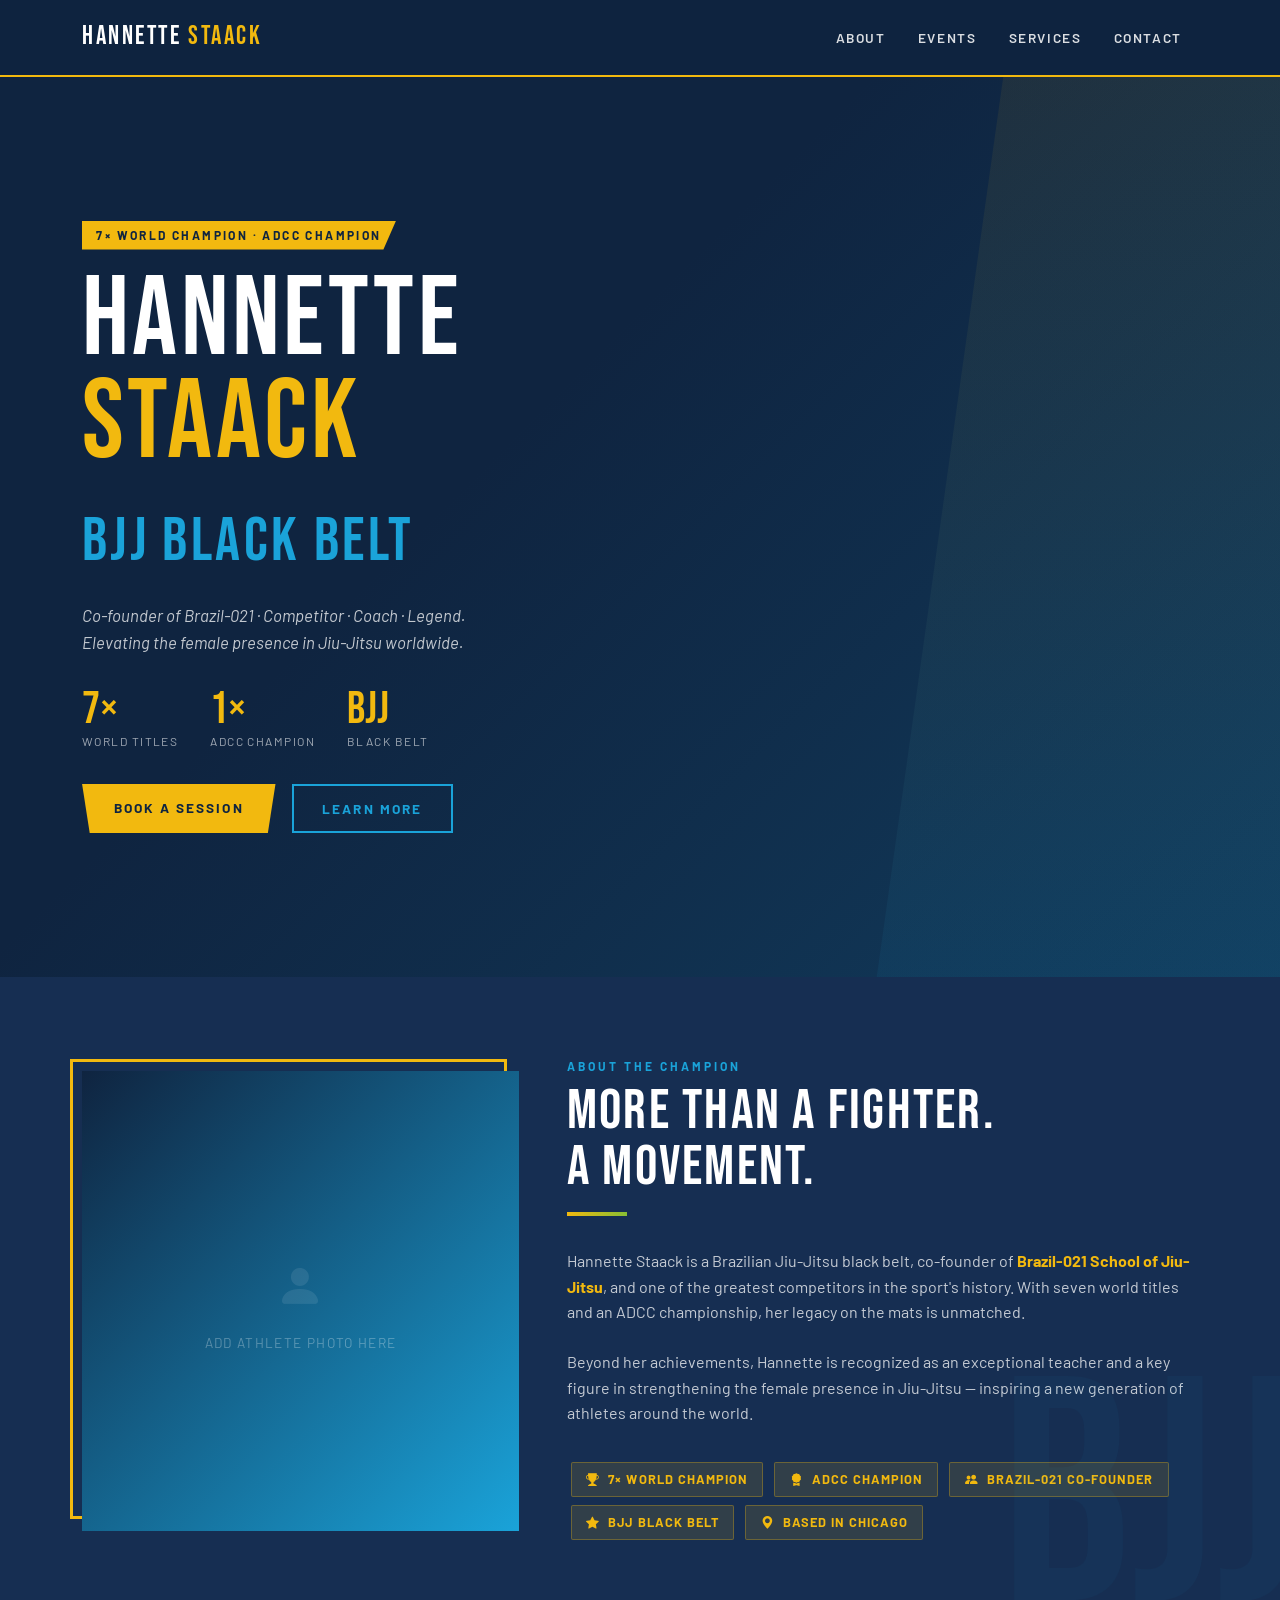
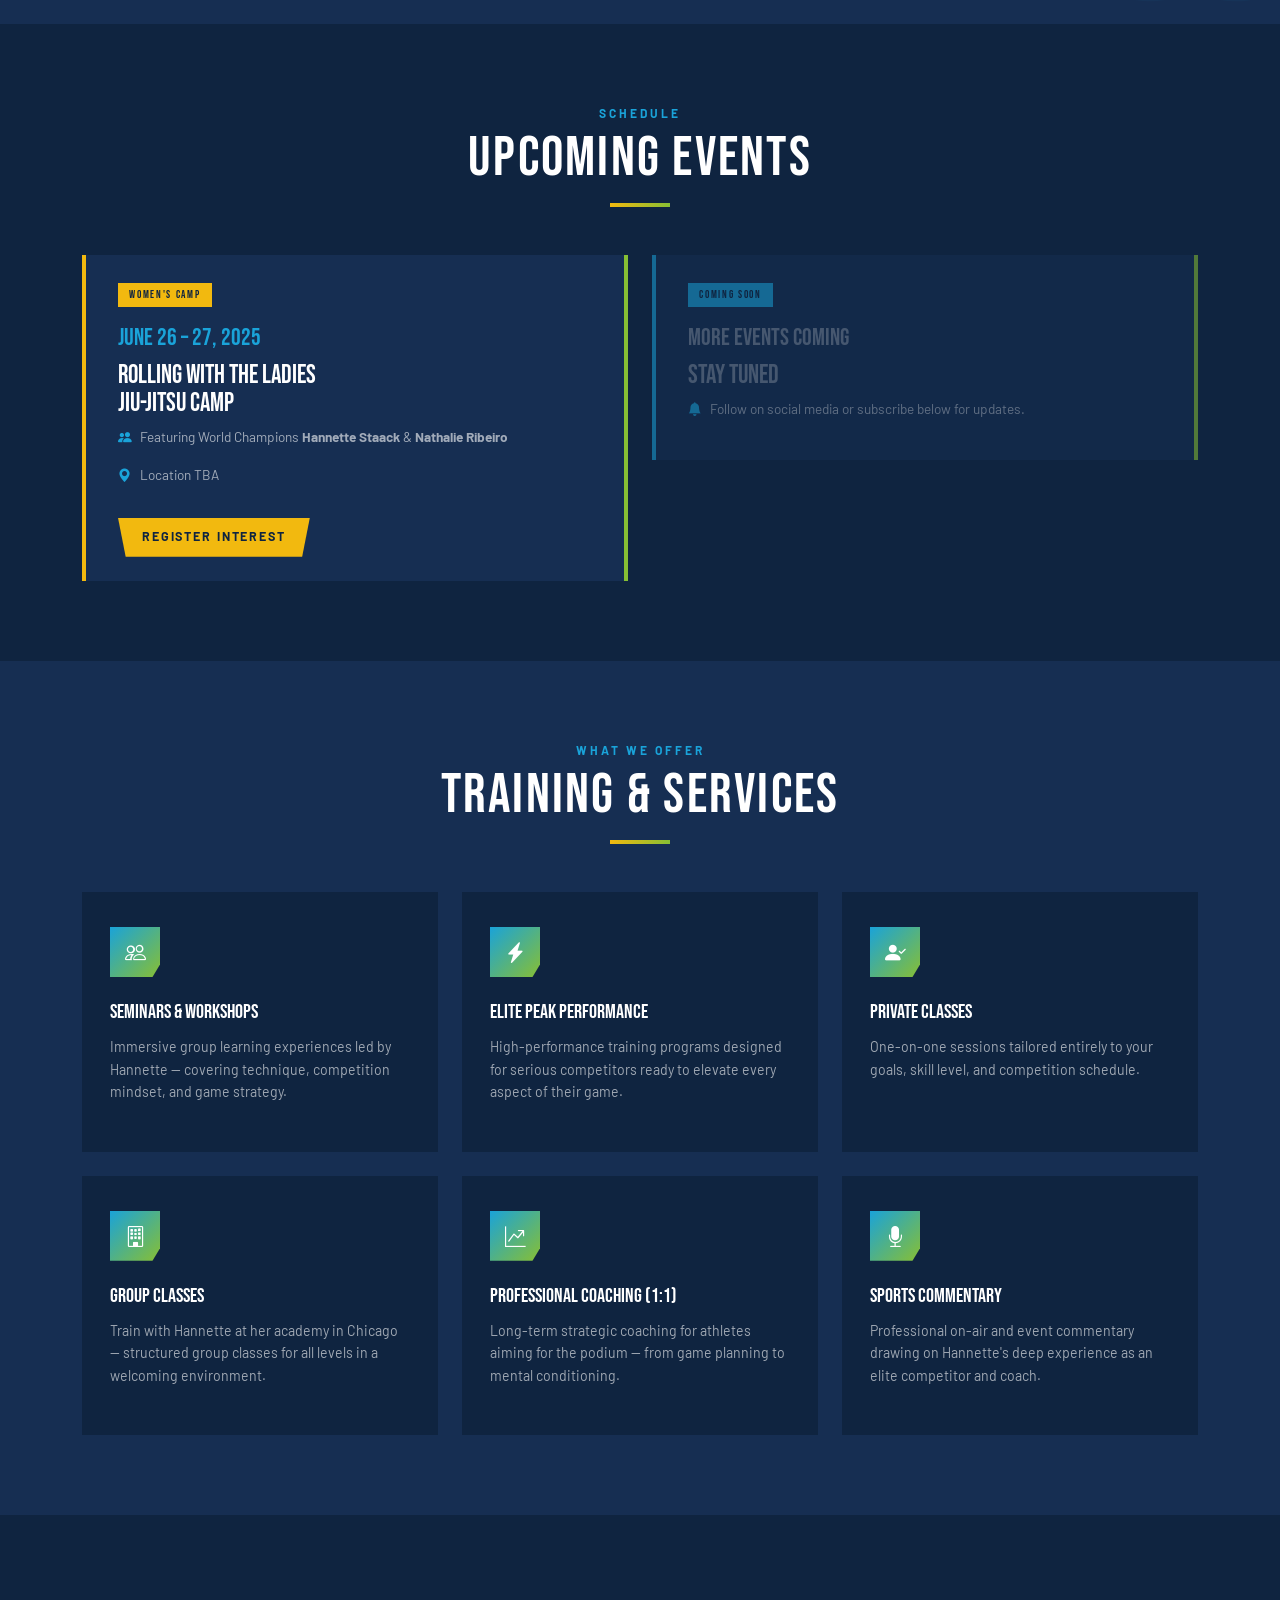
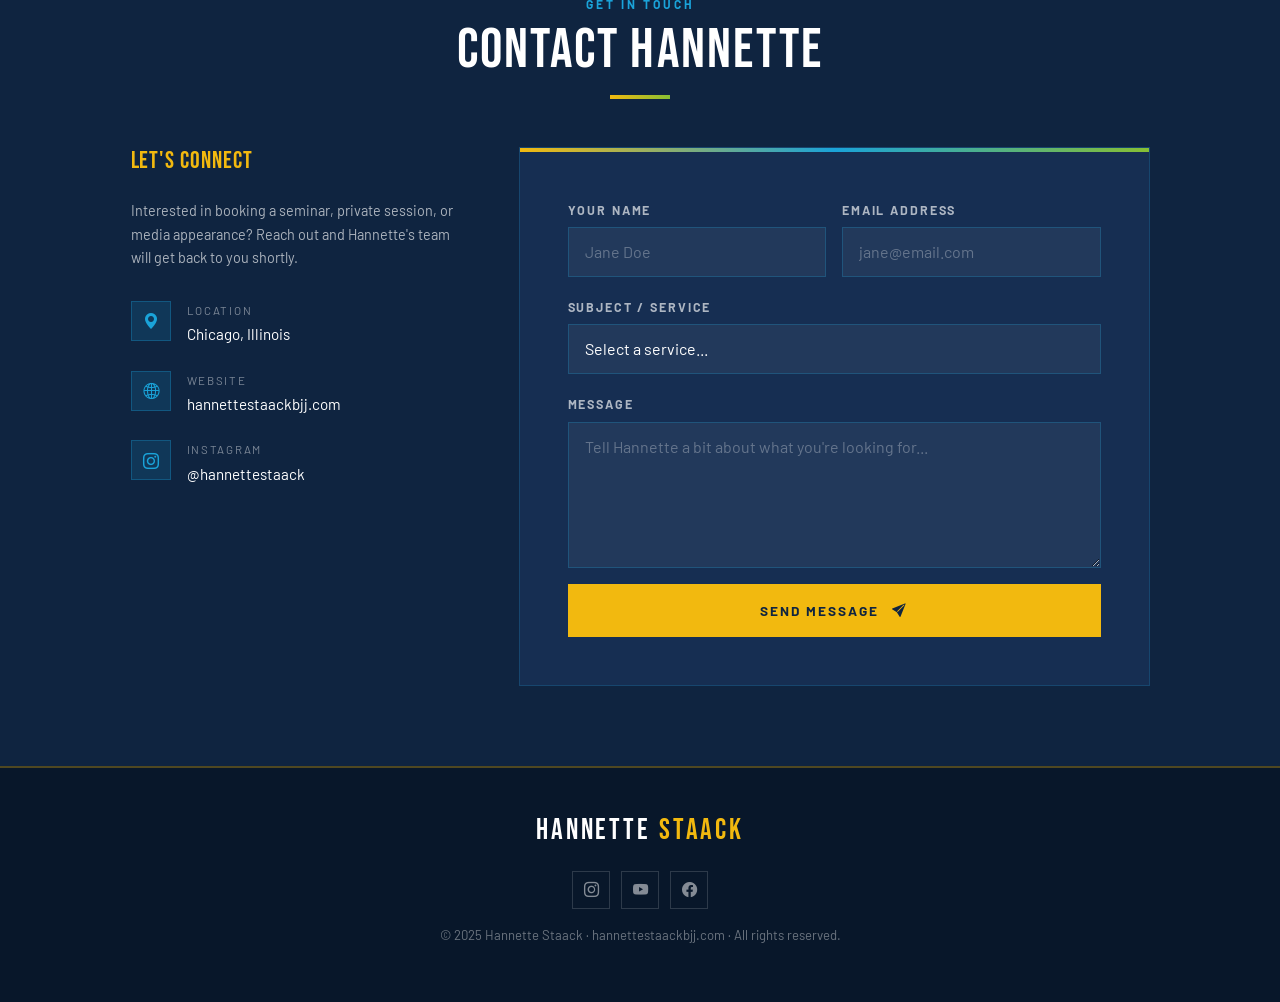
==== index.html @ 184ba3b5 "primeiro commit - estrutura base" ====
<!DOCTYPE html>
<html lang="en">
<head>
  <meta charset="UTF-8" />
  <meta name="viewport" content="width=device-width, initial-scale=1.0"/>
  <title>Hannette Staack BJJ</title>

  <!-- Bootstrap 5 -->
  <link href="https://cdn.jsdelivr.net/npm/bootstrap@5.3.3/dist/css/bootstrap.min.css" rel="stylesheet"/>
  <!-- Google Fonts -->
  <link href="https://fonts.googleapis.com/css2?family=Bebas+Neue&family=Barlow:ital,wght@0,400;0,600;0,700;1,400&display=swap" rel="stylesheet"/>
  <!-- Bootstrap Icons -->
  <link href="https://cdn.jsdelivr.net/npm/bootstrap-icons@1.11.3/font/bootstrap-icons.min.css" rel="stylesheet"/>

  <style>
    /* ─── CSS VARIABLES ─────────────────────────────── */
    :root {
      --navy:   #0f2440;
      --blue:   #1aa3d9;
      --gold:   #f2b90f;
      --green:  #87bf34;
      --white:  #ffffff;
      --navy-light: #162e52;
      --font-display: 'Bebas Neue', sans-serif;
      --font-body:    'Barlow', sans-serif;
    }

    /* ─── RESET & BASE ──────────────────────────────── */
    *, *::before, *::after { box-sizing: border-box; margin: 0; padding: 0; }

    html { scroll-behavior: smooth; }

    body {
      background: var(--navy);
      color: var(--white);
      font-family: var(--font-body);
      font-size: 1rem;
      line-height: 1.6;
      overflow-x: hidden;
    }

    h1, h2, h3, h4, h5 {
      font-family: var(--font-display);
      letter-spacing: 0.04em;
    }

    /* ─── NAVBAR ────────────────────────────────────── */
    .navbar {
      background: rgba(15, 36, 64, 0.95);
      backdrop-filter: blur(10px);
      border-bottom: 2px solid var(--gold);
      padding: 0.75rem 0;
      position: sticky;
      top: 0;
      z-index: 1000;
      transition: background 0.3s;
    }

    .navbar-brand {
      font-family: var(--font-display);
      font-size: 1.6rem;
      letter-spacing: 0.1em;
      color: var(--white) !important;
    }

    .navbar-brand span { color: var(--gold); }

    .nav-link {
      color: rgba(255,255,255,0.85) !important;
      font-weight: 600;
      font-size: 0.85rem;
      letter-spacing: 0.12em;
      text-transform: uppercase;
      padding: 0.5rem 1rem !important;
      transition: color 0.2s;
    }

    .nav-link:hover { color: var(--gold) !important; }

    .navbar-toggler { border-color: var(--gold); }
    .navbar-toggler-icon {
      background-image: url("data:image/svg+xml,%3csvg xmlns='http://www.w3.org/2000/svg' viewBox='0 0 30 30'%3e%3cpath stroke='%23f2b90f' stroke-width='2' d='M4 7h22M4 15h22M4 23h22'/%3e%3c/svg%3e");
    }

    /* ─── HERO ──────────────────────────────────────── */
    #hero {
      min-height: 100vh;
      background:
        linear-gradient(135deg, rgba(15,36,64,0.92) 40%, rgba(26,163,217,0.18) 100%),
        url('img/hero-bg.jpg') center/cover no-repeat;
      display: flex;
      align-items: center;
      position: relative;
      overflow: hidden;
    }

    /* Decorative diagonal stripe */
    #hero::before {
      content: '';
      position: absolute;
      right: -80px;
      top: 0;
      width: 420px;
      height: 100%;
      background: linear-gradient(180deg, var(--gold) 0%, var(--blue) 100%);
      opacity: 0.07;
      transform: skewX(-8deg);
    }

    .hero-tag {
      display: inline-block;
      background: var(--gold);
      color: var(--navy);
      font-weight: 700;
      font-size: 0.75rem;
      letter-spacing: 0.2em;
      text-transform: uppercase;
      padding: 0.3rem 0.9rem;
      margin-bottom: 1.2rem;
      clip-path: polygon(0 0, 100% 0, 96% 100%, 0 100%);
    }

    .hero-title {
      font-family: var(--font-display);
      font-size: clamp(3.5rem, 9vw, 7rem);
      line-height: 0.92;
      letter-spacing: 0.03em;
      color: var(--white);
    }

    .hero-title .accent { color: var(--gold); }
    .hero-title .accent-blue { color: var(--blue); }

    .hero-subtitle {
      font-size: 1.05rem;
      color: rgba(255,255,255,0.75);
      max-width: 480px;
      margin: 1.5rem 0 2rem;
      font-style: italic;
    }

    .hero-stats {
      display: flex;
      gap: 2rem;
      flex-wrap: wrap;
      margin: 2rem 0;
    }

    .hero-stat-num {
      font-family: var(--font-display);
      font-size: 2.8rem;
      color: var(--gold);
      line-height: 1;
    }

    .hero-stat-label {
      font-size: 0.75rem;
      letter-spacing: 0.12em;
      text-transform: uppercase;
      color: rgba(255,255,255,0.6);
    }

    .btn-primary-custom {
      background: var(--gold);
      color: var(--navy);
      border: none;
      font-weight: 700;
      font-size: 0.85rem;
      letter-spacing: 0.15em;
      text-transform: uppercase;
      padding: 0.85rem 2rem;
      clip-path: polygon(0 0, 100% 0, 96% 100%, 4% 100%);
      transition: background 0.2s, transform 0.2s;
      text-decoration: none;
      display: inline-block;
    }

    .btn-primary-custom:hover {
      background: var(--blue);
      color: var(--white);
      transform: translateY(-2px);
    }

    .btn-outline-custom {
      border: 2px solid var(--blue);
      color: var(--blue);
      background: transparent;
      font-weight: 700;
      font-size: 0.85rem;
      letter-spacing: 0.15em;
      text-transform: uppercase;
      padding: 0.75rem 1.8rem;
      transition: all 0.2s;
      text-decoration: none;
      display: inline-block;
    }

    .btn-outline-custom:hover {
      background: var(--blue);
      color: var(--white);
    }

    /* ─── SECTION SHARED ────────────────────────────── */
    section { padding: 5rem 0; }

    .section-label {
      font-size: 0.75rem;
      font-weight: 700;
      letter-spacing: 0.25em;
      text-transform: uppercase;
      color: var(--blue);
      margin-bottom: 0.5rem;
    }

    .section-title {
      font-family: var(--font-display);
      font-size: clamp(2.2rem, 5vw, 3.5rem);
      line-height: 1;
      color: var(--white);
      margin-bottom: 1rem;
    }

    .title-bar {
      width: 60px;
      height: 4px;
      background: linear-gradient(90deg, var(--gold), var(--green));
      margin-bottom: 2rem;
    }

    /* ─── ABOUT ─────────────────────────────────────── */
    #about {
      background: var(--navy-light);
      position: relative;
      overflow: hidden;
    }

    #about::after {
      content: 'BJJ';
      position: absolute;
      right: -20px;
      bottom: -40px;
      font-family: var(--font-display);
      font-size: 20rem;
      color: rgba(26,163,217,0.04);
      line-height: 1;
      pointer-events: none;
      user-select: none;
    }

    .about-img-wrapper {
      position: relative;
    }

    .about-img-wrapper::before {
      content: '';
      position: absolute;
      top: -12px;
      left: -12px;
      right: 12px;
      bottom: 12px;
      border: 3px solid var(--gold);
      z-index: 0;
    }

    .about-img-wrapper img {
      position: relative;
      z-index: 1;
      width: 100%;
      object-fit: cover;
      max-height: 500px;
      display: block;
    }

    .about-img-placeholder {
      position: relative;
      z-index: 1;
      width: 100%;
      height: 460px;
      background: linear-gradient(135deg, var(--navy) 0%, var(--blue) 100%);
      display: flex;
      align-items: center;
      justify-content: center;
      flex-direction: column;
      color: rgba(255,255,255,0.3);
      font-size: 0.85rem;
      letter-spacing: 0.1em;
      text-transform: uppercase;
      gap: 0.5rem;
    }

    .about-img-placeholder i { font-size: 3rem; opacity: 0.3; }

    .achievement-chip {
      display: inline-flex;
      align-items: center;
      gap: 0.5rem;
      background: rgba(242,185,15,0.12);
      border: 1px solid rgba(242,185,15,0.3);
      color: var(--gold);
      border-radius: 2px;
      padding: 0.4rem 0.9rem;
      font-size: 0.8rem;
      font-weight: 700;
      letter-spacing: 0.08em;
      text-transform: uppercase;
      margin: 0.25rem;
    }

    /* ─── EVENTS ────────────────────────────────────── */
    #events { background: var(--navy); }

    .event-card {
      background: var(--navy-light);
      border-left: 4px solid var(--gold);
      padding: 1.5rem 2rem;
      position: relative;
      overflow: hidden;
      transition: transform 0.2s, box-shadow 0.2s;
    }

    .event-card:hover {
      transform: translateY(-4px);
      box-shadow: 0 12px 40px rgba(26,163,217,0.15);
    }

    .event-card::before {
      content: '';
      position: absolute;
      top: 0; right: 0;
      width: 4px;
      height: 100%;
      background: var(--green);
    }

    .event-badge {
      background: var(--gold);
      color: var(--navy);
      font-family: var(--font-display);
      font-size: 0.7rem;
      letter-spacing: 0.15em;
      padding: 0.2rem 0.7rem;
      text-transform: uppercase;
      margin-bottom: 0.75rem;
      display: inline-block;
    }

    .event-date {
      font-family: var(--font-display);
      font-size: 1.5rem;
      color: var(--blue);
      margin-bottom: 0.25rem;
    }

    .event-name {
      font-family: var(--font-display);
      font-size: 1.6rem;
      line-height: 1.1;
      color: var(--white);
      margin-bottom: 0.5rem;
    }

    .event-detail {
      font-size: 0.85rem;
      color: rgba(255,255,255,0.6);
    }

    .event-detail i { color: var(--blue); margin-right: 0.3rem; }

    /* ─── SERVICES ──────────────────────────────────── */
    #services { background: var(--navy-light); }

    .service-card {
      background: var(--navy);
      border-top: 3px solid transparent;
      padding: 2rem 1.75rem;
      height: 100%;
      transition: border-color 0.2s, transform 0.2s, box-shadow 0.2s;
      position: relative;
    }

    .service-card:hover {
      border-top-color: var(--gold);
      transform: translateY(-5px);
      box-shadow: 0 16px 48px rgba(0,0,0,0.3);
    }

    .service-icon {
      width: 50px;
      height: 50px;
      background: linear-gradient(135deg, var(--blue), var(--green));
      display: flex;
      align-items: center;
      justify-content: center;
      font-size: 1.3rem;
      color: var(--white);
      margin-bottom: 1.2rem;
      clip-path: polygon(0 0, 100% 0, 100% 75%, 85% 100%, 0 100%);
    }

    .service-title {
      font-family: var(--font-display);
      font-size: 1.25rem;
      color: var(--white);
      margin-bottom: 0.5rem;
    }

    .service-desc {
      font-size: 0.88rem;
      color: rgba(255,255,255,0.6);
      line-height: 1.6;
    }

    /* ─── CONTACT ───────────────────────────────────── */
    #contact { background: var(--navy); }

    .contact-wrapper {
      background: var(--navy-light);
      border: 1px solid rgba(26,163,217,0.2);
      padding: 3rem;
      position: relative;
      overflow: hidden;
    }

    .contact-wrapper::before {
      content: '';
      position: absolute;
      top: 0; left: 0;
      width: 100%;
      height: 4px;
      background: linear-gradient(90deg, var(--gold), var(--blue), var(--green));
    }

    .form-label {
      font-size: 0.78rem;
      font-weight: 700;
      letter-spacing: 0.15em;
      text-transform: uppercase;
      color: rgba(255,255,255,0.65);
      margin-bottom: 0.4rem;
    }

    .form-control, .form-select {
      background: rgba(255,255,255,0.05) !important;
      border: 1px solid rgba(26,163,217,0.25) !important;
      color: var(--white) !important;
      border-radius: 0 !important;
      padding: 0.75rem 1rem;
      font-family: var(--font-body);
      transition: border-color 0.2s, box-shadow 0.2s;
    }

    .form-control::placeholder { color: rgba(255,255,255,0.3); }

    .form-control:focus, .form-select:focus {
      border-color: var(--gold) !important;
      box-shadow: 0 0 0 3px rgba(242,185,15,0.15) !important;
      outline: none;
    }

    .form-select option { background: var(--navy); color: var(--white); }

    .contact-info-item {
      display: flex;
      align-items: flex-start;
      gap: 1rem;
      margin-bottom: 1.5rem;
    }

    .contact-icon {
      width: 40px;
      height: 40px;
      background: rgba(26,163,217,0.15);
      border: 1px solid rgba(26,163,217,0.3);
      display: flex;
      align-items: center;
      justify-content: center;
      color: var(--blue);
      font-size: 1rem;
      flex-shrink: 0;
    }

    .contact-info-label {
      font-size: 0.72rem;
      letter-spacing: 0.15em;
      text-transform: uppercase;
      color: rgba(255,255,255,0.45);
      margin-bottom: 0.2rem;
    }

    .contact-info-value {
      font-size: 0.95rem;
      color: var(--white);
    }

    /* ─── FOOTER ────────────────────────────────────── */
    footer {
      background: #08172a;
      border-top: 2px solid rgba(242,185,15,0.3);
      padding: 2.5rem 0;
      text-align: center;
    }

    .footer-brand {
      font-family: var(--font-display);
      font-size: 1.8rem;
      letter-spacing: 0.1em;
      color: var(--white);
      margin-bottom: 0.5rem;
    }

    .footer-brand span { color: var(--gold); }

    .footer-text {
      font-size: 0.82rem;
      color: rgba(255,255,255,0.4);
    }

    .social-links { margin: 1rem 0; }

    .social-link {
      display: inline-flex;
      align-items: center;
      justify-content: center;
      width: 38px;
      height: 38px;
      border: 1px solid rgba(255,255,255,0.15);
      color: rgba(255,255,255,0.5);
      font-size: 0.95rem;
      margin: 0 0.25rem;
      transition: all 0.2s;
      text-decoration: none;
    }

    .social-link:hover {
      background: var(--gold);
      border-color: var(--gold);
      color: var(--navy);
    }

    /* ─── ANIMATIONS ────────────────────────────────── */
    @keyframes fadeUp {
      from { opacity: 0; transform: translateY(30px); }
      to   { opacity: 1; transform: translateY(0); }
    }

    .hero-content > * {
      animation: fadeUp 0.7s ease both;
    }
    .hero-content > *:nth-child(1) { animation-delay: 0.1s; }
    .hero-content > *:nth-child(2) { animation-delay: 0.25s; }
    .hero-content > *:nth-child(3) { animation-delay: 0.4s; }
    .hero-content > *:nth-child(4) { animation-delay: 0.55s; }
    .hero-content > *:nth-child(5) { animation-delay: 0.7s; }

    /* ─── RESPONSIVE HELPERS ────────────────────────── */
    @media (max-width: 768px) {
      .contact-wrapper { padding: 2rem 1.5rem; }
      .hero-stats { gap: 1.2rem; }
      .hero-stat-num { font-size: 2rem; }
    }
  </style>
</head>

<body>

  <!-- ══════════════════ NAVBAR ══════════════════════ -->
  <nav class="navbar navbar-expand-lg">
    <div class="container">
      <a class="navbar-brand" href="#hero">HANNETTE <span>STAACK</span></a>
      <button class="navbar-toggler" type="button"
              data-bs-toggle="collapse" data-bs-target="#navMenu"
              aria-controls="navMenu" aria-expanded="false" aria-label="Toggle navigation">
        <span class="navbar-toggler-icon"></span>
      </button>
      <div class="collapse navbar-collapse" id="navMenu">
        <ul class="navbar-nav ms-auto">
          <li class="nav-item"><a class="nav-link" href="#about">About</a></li>
          <li class="nav-item"><a class="nav-link" href="#events">Events</a></li>
          <li class="nav-item"><a class="nav-link" href="#services">Services</a></li>
          <li class="nav-item"><a class="nav-link" href="#contact">Contact</a></li>
        </ul>
      </div>
    </div>
  </nav>

  <!-- ══════════════════ HERO ════════════════════════ -->
  <section id="hero">
    <div class="container">
      <div class="row align-items-center">
        <div class="col-lg-7 hero-content">
          <div class="hero-tag">7× World Champion · ADCC Champion</div>
          <h1 class="hero-title">
            HANNETTE<br>
            <span class="accent">STAACK</span><br>
            <span class="accent-blue" style="font-size: 55%;">BJJ Black Belt</span>
          </h1>
          <p class="hero-subtitle">
            Co-founder of Brazil-021 · Competitor · Coach · Legend.<br>
            Elevating the female presence in Jiu-Jitsu worldwide.
          </p>
          <div class="hero-stats">
            <div>
              <div class="hero-stat-num">7×</div>
              <div class="hero-stat-label">World Titles</div>
            </div>
            <div>
              <div class="hero-stat-num">1×</div>
              <div class="hero-stat-label">ADCC Champion</div>
            </div>
            <div>
              <div class="hero-stat-num">BJJ</div>
              <div class="hero-stat-label">Black Belt</div>
            </div>
          </div>
          <div class="d-flex flex-wrap gap-3">
            <a href="#services" class="btn-primary-custom">Book a Session</a>
            <a href="#about" class="btn-outline-custom">Learn More</a>
          </div>
        </div>
        <!-- Optional: place hero photo on right col -->
        <div class="col-lg-5 d-none d-lg-flex justify-content-end">
          <!-- Replace src with actual athlete photo -->
          <!-- <img src="img/hannette-hero.png" alt="Hannette Staack" class="img-fluid"> -->
        </div>
      </div>
    </div>
  </section>

  <!-- ══════════════════ ABOUT ═══════════════════════ -->
  <section id="about">
    <div class="container">
      <div class="row align-items-center g-5">

        <!-- Image -->
        <div class="col-lg-5">
          <div class="about-img-wrapper">
            <!-- Replace with real photo: <img src="img/hannette-about.jpg" alt="Hannette Staack"> -->
            <div class="about-img-placeholder">
              <i class="bi bi-person-fill"></i>
              <span>Add athlete photo here</span>
            </div>
          </div>
        </div>

        <!-- Text -->
        <div class="col-lg-7">
          <p class="section-label">About the Champion</p>
          <h2 class="section-title">More Than a Fighter.<br>A Movement.</h2>
          <div class="title-bar"></div>
          <p style="color:rgba(255,255,255,0.75); margin-bottom:1.5rem;">
            Hannette Staack is a Brazilian Jiu-Jitsu black belt, co-founder of
            <strong style="color:var(--gold)">Brazil-021 School of Jiu-Jitsu</strong>,
            and one of the greatest competitors in the sport's history. With seven world
            titles and an ADCC championship, her legacy on the mats is unmatched.
          </p>
          <p style="color:rgba(255,255,255,0.75); margin-bottom:2rem;">
            Beyond her achievements, Hannette is recognized as an exceptional teacher
            and a key figure in strengthening the female presence in Jiu-Jitsu — inspiring
            a new generation of athletes around the world.
          </p>
          <div>
            <span class="achievement-chip"><i class="bi bi-trophy-fill"></i> 7× World Champion</span>
            <span class="achievement-chip"><i class="bi bi-award-fill"></i> ADCC Champion</span>
            <span class="achievement-chip"><i class="bi bi-people-fill"></i> Brazil-021 Co-Founder</span>
            <span class="achievement-chip"><i class="bi bi-star-fill"></i> BJJ Black Belt</span>
            <span class="achievement-chip"><i class="bi bi-geo-alt-fill"></i> Based in Chicago</span>
          </div>
        </div>

      </div>
    </div>
  </section>

  <!-- ══════════════════ EVENTS ══════════════════════ -->
  <section id="events">
    <div class="container">
      <div class="text-center mb-5">
        <p class="section-label">Schedule</p>
        <h2 class="section-title">Upcoming Events</h2>
        <div class="title-bar mx-auto"></div>
      </div>

      <div class="row g-4 justify-content-center">

        <!-- Event 1 -->
        <div class="col-lg-6">
          <div class="event-card">
            <div class="event-badge">Women's Camp</div>
            <div class="event-date">June 26 – 27, 2025</div>
            <div class="event-name">Rolling with the Ladies<br>Jiu-Jitsu Camp</div>
            <p class="event-detail mt-2">
              <i class="bi bi-people-fill"></i>
              Featuring World Champions <strong>Hannette Staack</strong> &amp; <strong>Nathalie Ribeiro</strong>
            </p>
            <p class="event-detail">
              <i class="bi bi-geo-alt-fill"></i>
              Location TBA
            </p>
            <a href="#contact" class="btn-primary-custom mt-3" style="font-size:0.78rem; padding:0.6rem 1.5rem;">
              Register Interest
            </a>
          </div>
        </div>

        <!-- Placeholder for next event -->
        <div class="col-lg-6">
          <div class="event-card" style="border-left-color: var(--blue); opacity:0.55;">
            <div class="event-badge" style="background:var(--blue);">Coming Soon</div>
            <div class="event-date" style="color:rgba(255,255,255,0.4);">More events coming</div>
            <div class="event-name" style="color:rgba(255,255,255,0.4);">Stay Tuned</div>
            <p class="event-detail mt-2">
              <i class="bi bi-bell-fill"></i>
              Follow on social media or subscribe below for updates.
            </p>
          </div>
        </div>

      </div>
    </div>
  </section>

  <!-- ══════════════════ SERVICES ════════════════════ -->
  <section id="services">
    <div class="container">
      <div class="text-center mb-5">
        <p class="section-label">What We Offer</p>
        <h2 class="section-title">Training & Services</h2>
        <div class="title-bar mx-auto"></div>
      </div>

      <div class="row g-4">

        <div class="col-sm-6 col-lg-4">
          <div class="service-card">
            <div class="service-icon"><i class="bi bi-people"></i></div>
            <div class="service-title">Seminars & Workshops</div>
            <p class="service-desc">Immersive group learning experiences led by Hannette — covering technique, competition mindset, and game strategy.</p>
          </div>
        </div>

        <div class="col-sm-6 col-lg-4">
          <div class="service-card">
            <div class="service-icon"><i class="bi bi-lightning-charge-fill"></i></div>
            <div class="service-title">Elite Peak Performance</div>
            <p class="service-desc">High-performance training programs designed for serious competitors ready to elevate every aspect of their game.</p>
          </div>
        </div>

        <div class="col-sm-6 col-lg-4">
          <div class="service-card">
            <div class="service-icon"><i class="bi bi-person-check-fill"></i></div>
            <div class="service-title">Private Classes</div>
            <p class="service-desc">One-on-one sessions tailored entirely to your goals, skill level, and competition schedule.</p>
          </div>
        </div>

        <div class="col-sm-6 col-lg-4">
          <div class="service-card">
            <div class="service-icon"><i class="bi bi-building"></i></div>
            <div class="service-title">Group Classes</div>
            <p class="service-desc">Train with Hannette at her academy in Chicago — structured group classes for all levels in a welcoming environment.</p>
          </div>
        </div>

        <div class="col-sm-6 col-lg-4">
          <div class="service-card">
            <div class="service-icon"><i class="bi bi-graph-up-arrow"></i></div>
            <div class="service-title">Professional Coaching (1:1)</div>
            <p class="service-desc">Long-term strategic coaching for athletes aiming for the podium — from game planning to mental conditioning.</p>
          </div>
        </div>

        <div class="col-sm-6 col-lg-4">
          <div class="service-card">
            <div class="service-icon"><i class="bi bi-mic-fill"></i></div>
            <div class="service-title">Sports Commentary</div>
            <p class="service-desc">Professional on-air and event commentary drawing on Hannette's deep experience as an elite competitor and coach.</p>
          </div>
        </div>

      </div>
    </div>
  </section>

  <!-- ══════════════════ CONTACT ═════════════════════ -->
  <section id="contact">
    <div class="container">
      <div class="text-center mb-5">
        <p class="section-label">Get In Touch</p>
        <h2 class="section-title">Contact Hannette</h2>
        <div class="title-bar mx-auto"></div>
      </div>

      <div class="row g-5 justify-content-center">

        <!-- Info -->
        <div class="col-lg-4">
          <h3 style="font-family:var(--font-display); font-size:1.5rem; margin-bottom:1.5rem; color:var(--gold);">
            Let's Connect
          </h3>
          <p style="color:rgba(255,255,255,0.65); font-size:0.9rem; margin-bottom:2rem;">
            Interested in booking a seminar, private session, or media appearance? Reach out and Hannette's team will get back to you shortly.
          </p>

          <div class="contact-info-item">
            <div class="contact-icon"><i class="bi bi-geo-alt-fill"></i></div>
            <div>
              <div class="contact-info-label">Location</div>
              <div class="contact-info-value">Chicago, Illinois</div>
            </div>
          </div>

          <div class="contact-info-item">
            <div class="contact-icon"><i class="bi bi-globe2"></i></div>
            <div>
              <div class="contact-info-label">Website</div>
              <div class="contact-info-value">hannettestaackbjj.com</div>
            </div>
          </div>

          <div class="contact-info-item">
            <div class="contact-icon"><i class="bi bi-instagram"></i></div>
            <div>
              <div class="contact-info-label">Instagram</div>
              <div class="contact-info-value">@hannettestaack</div>
            </div>
          </div>
        </div>

        <!-- Form -->
        <!-- 
          💡 TIP: Para fazer este formulário funcionar sem backend,
          cadastre-se em https://formspree.io e substitua ACTION abaixo.
          Exemplo: action="https://formspree.io/f/SEU_ID"
        -->
        <div class="col-lg-7">
          <div class="contact-wrapper">
            <form action="#" method="POST">

              <div class="row g-3">
                <div class="col-md-6">
                  <label class="form-label" for="name">Your Name</label>
                  <input type="text" id="name" name="name" class="form-control" placeholder="Jane Doe" required/>
                </div>
                <div class="col-md-6">
                  <label class="form-label" for="email">Email Address</label>
                  <input type="email" id="email" name="email" class="form-control" placeholder="jane@email.com" required/>
                </div>
                <div class="col-12">
                  <label class="form-label" for="subject">Subject / Service</label>
                  <select id="subject" name="subject" class="form-select">
                    <option value="" disabled selected>Select a service...</option>
                    <option>Seminars & Workshops</option>
                    <option>Elite Peak Performance</option>
                    <option>Private Classes</option>
                    <option>Group Classes at the Academy</option>
                    <option>Professional Coaching (1:1)</option>
                    <option>Sports Commentary</option>
                    <option>Event Registration</option>
                    <option>Other</option>
                  </select>
                </div>
                <div class="col-12">
                  <label class="form-label" for="message">Message</label>
                  <textarea id="message" name="message" class="form-control" rows="5"
                            placeholder="Tell Hannette a bit about what you're looking for..."></textarea>
                </div>
                <div class="col-12">
                  <button type="submit" class="btn-primary-custom w-100 text-center" style="clip-path:none; padding:1rem;">
                    Send Message <i class="bi bi-send-fill ms-2"></i>
                  </button>
                </div>
              </div>

            </form>
          </div>
        </div>

      </div>
    </div>
  </section>

  <!-- ══════════════════ FOOTER ══════════════════════ -->
  <footer>
    <div class="container">
      <div class="footer-brand">HANNETTE <span>STAACK</span></div>
      <div class="social-links">
        <a href="#" class="social-link" aria-label="Instagram"><i class="bi bi-instagram"></i></a>
        <a href="#" class="social-link" aria-label="YouTube"><i class="bi bi-youtube"></i></a>
        <a href="#" class="social-link" aria-label="Facebook"><i class="bi bi-facebook"></i></a>
      </div>
      <p class="footer-text">
        © 2025 Hannette Staack · hannettestaackbjj.com · All rights reserved.
      </p>
    </div>
  </footer>

  <!-- Bootstrap 5 JS -->
  <script src="https://cdn.jsdelivr.net/npm/bootstrap@5.3.3/dist/js/bootstrap.bundle.min.js"></script>

  <!-- Smooth active nav highlight on scroll -->
  <script>
    const sections = document.querySelectorAll('section[id]');
    const navLinks = document.querySelectorAll('.nav-link');

    window.addEventListener('scroll', () => {
      let current = '';
      sections.forEach(sec => {
        if (window.scrollY >= sec.offsetTop - 100) current = sec.id;
      });
      navLinks.forEach(link => {
        link.classList.remove('active');
        if (link.getAttribute('href') === '#' + current) link.classList.add('active');
      });
    });
  </script>

</body>
</html>
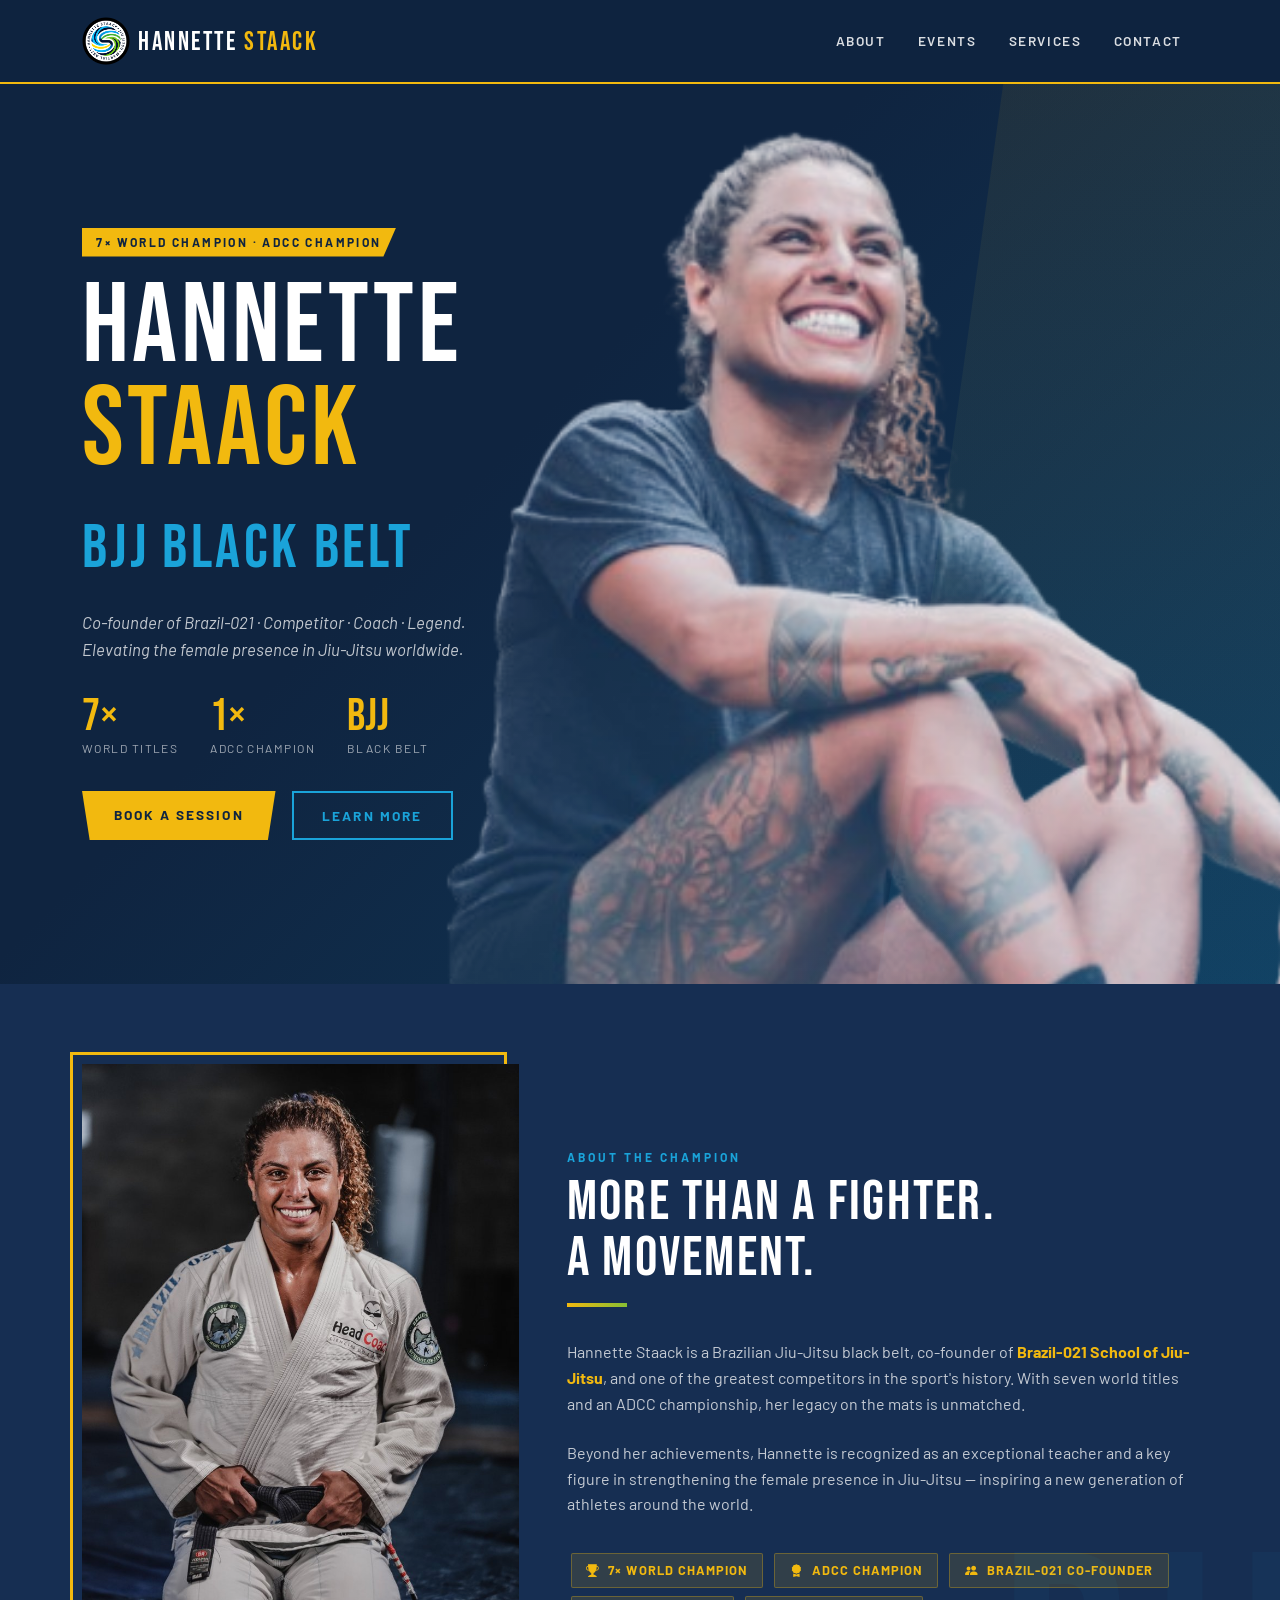
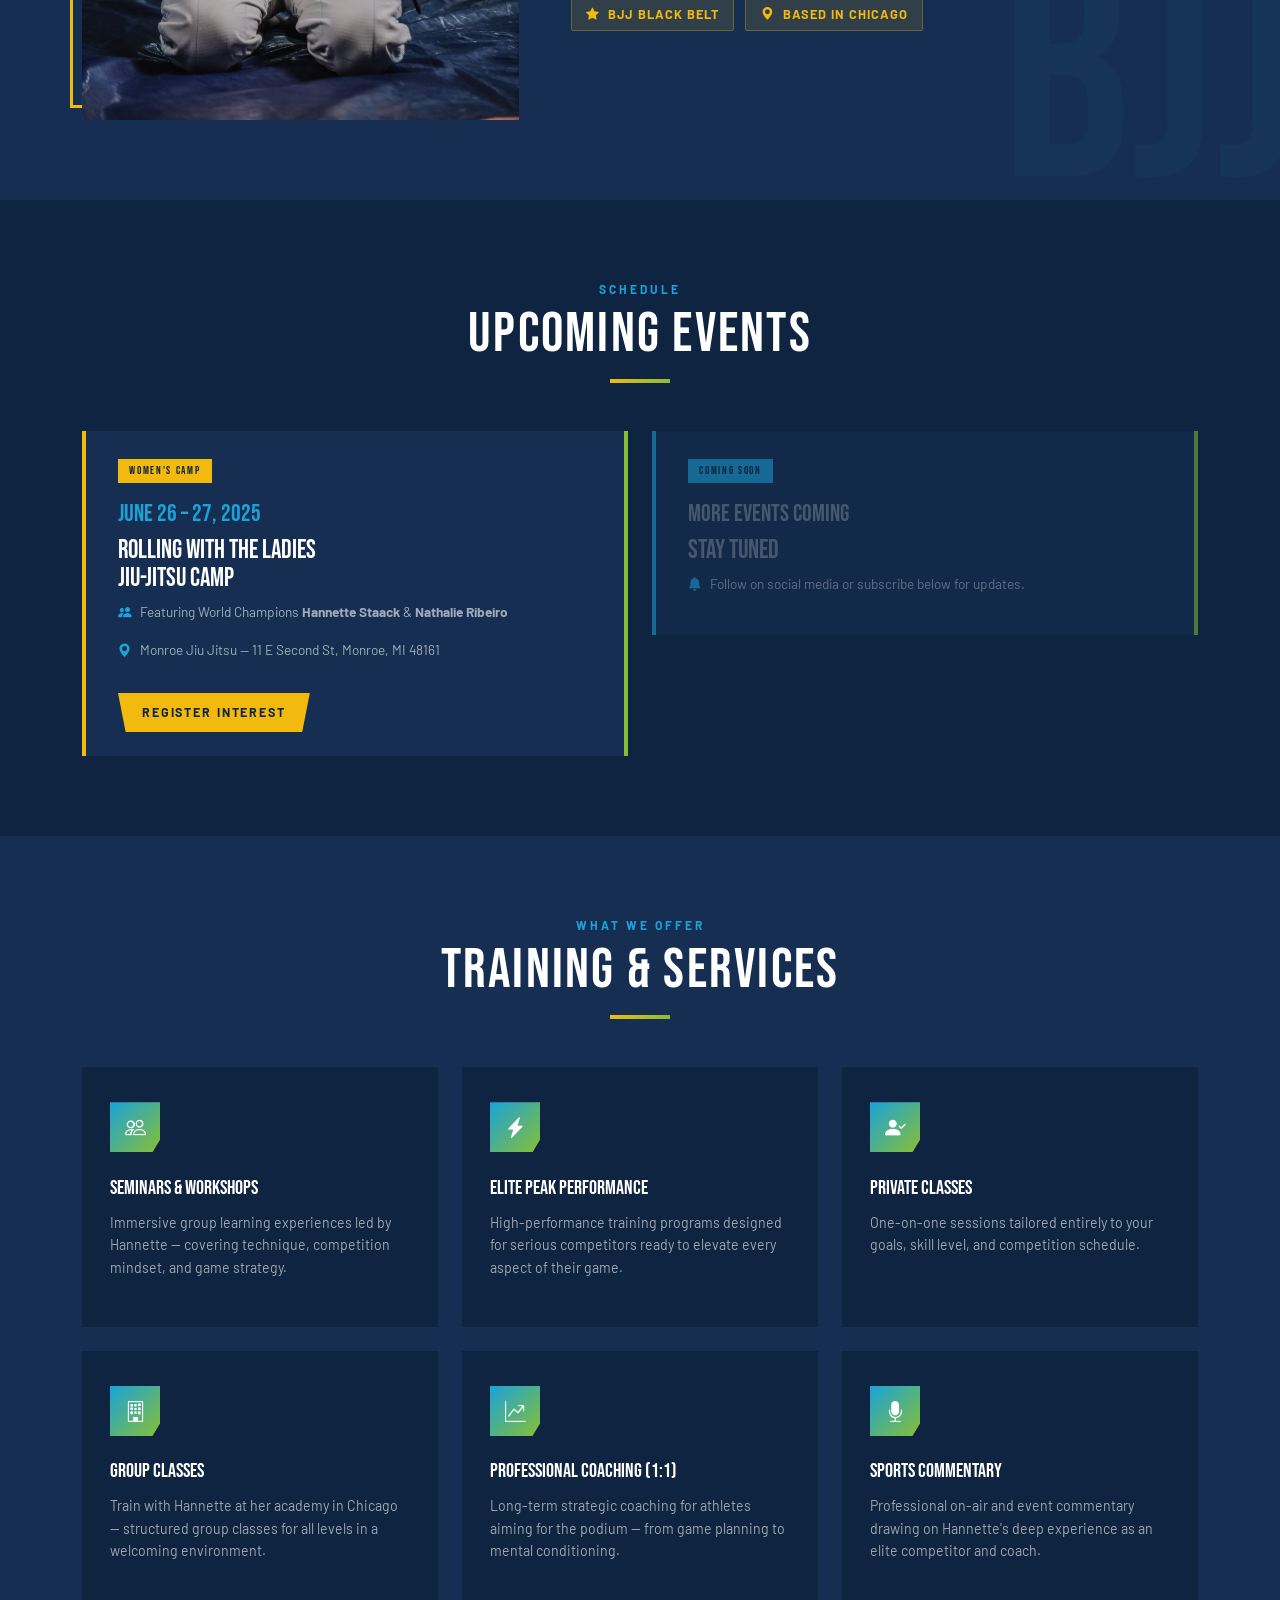
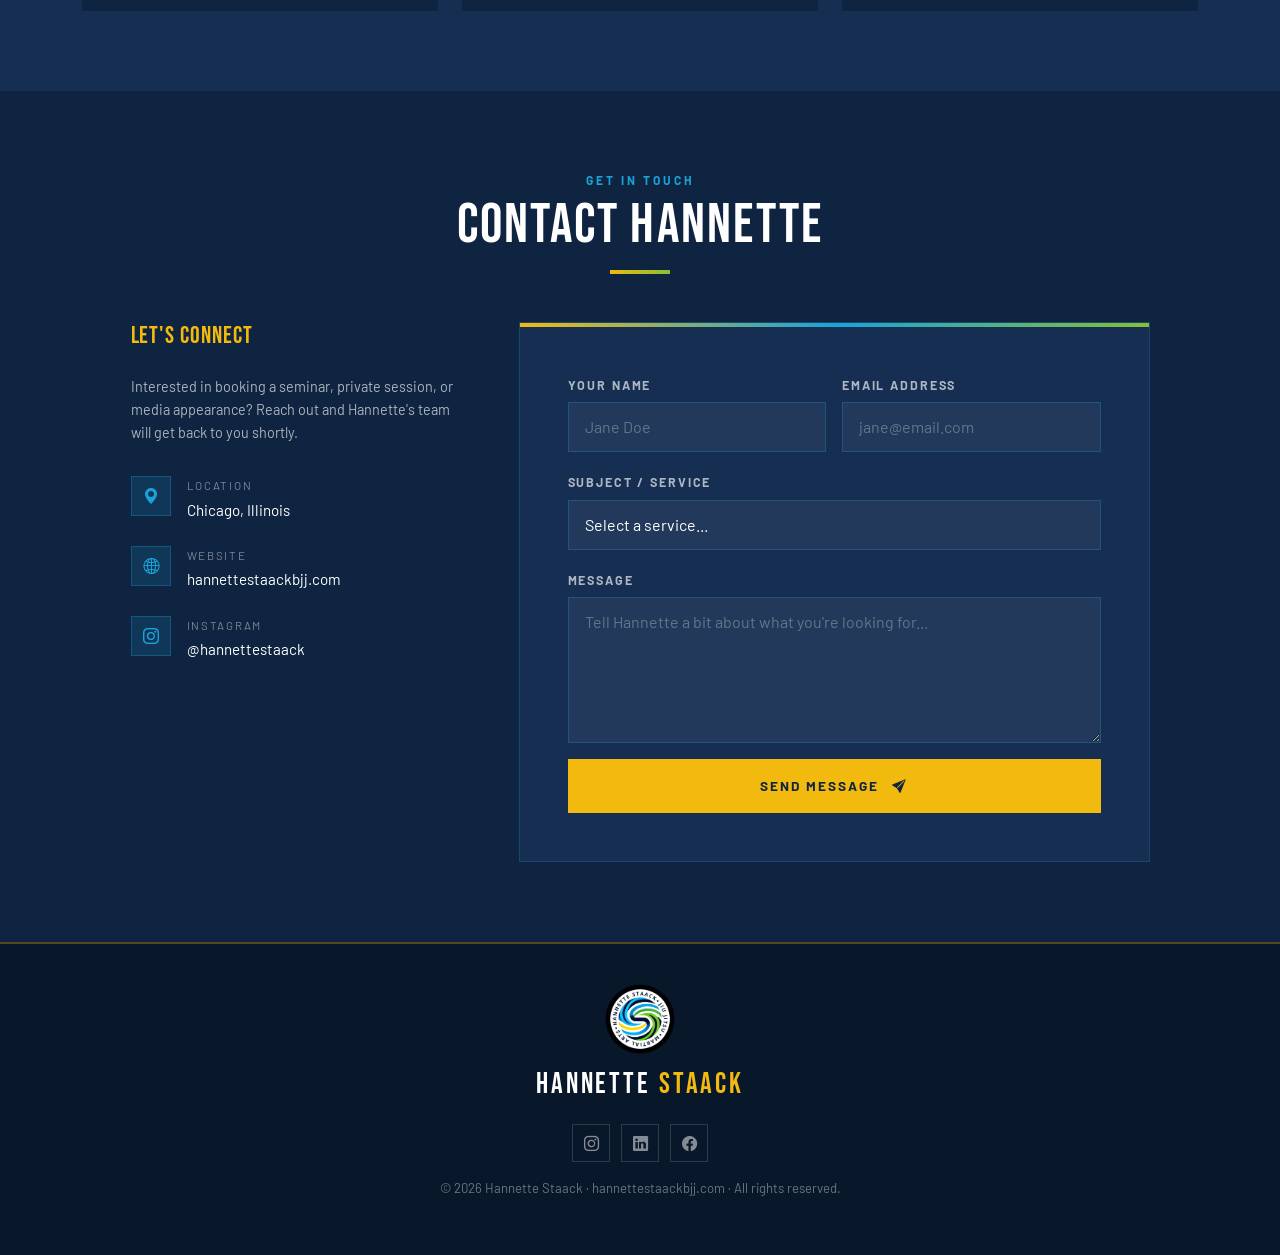
==== commit a1cfb799: "adiciona redes sociais e ajustes gerais" ====
--- a/index.html
+++ b/index.html
@@ -266,8 +266,6 @@
       position: relative;
       z-index: 1;
       width: 100%;
-      object-fit: cover;
-      max-height: 500px;
       display: block;
     }
 
@@ -566,7 +564,9 @@
   <!-- ══════════════════ NAVBAR ══════════════════════ -->
   <nav class="navbar navbar-expand-lg">
     <div class="container">
-      <a class="navbar-brand" href="#hero">HANNETTE <span>STAACK</span></a>
+      <a class="navbar-brand" href="#hero">
+        <img src="img/logo.png" alt="Hannette Staack BJJ" height="48" class="me-2">HANNETTE <span>STAACK</span>
+      </a>
       <button class="navbar-toggler" type="button"
               data-bs-toggle="collapse" data-bs-target="#navMenu"
               aria-controls="navMenu" aria-expanded="false" aria-label="Toggle navigation">
@@ -618,9 +618,9 @@
           </div>
         </div>
         <!-- Optional: place hero photo on right col -->
-        <div class="col-lg-5 d-none d-lg-flex justify-content-end">
-          <!-- Replace src with actual athlete photo -->
-          <!-- <img src="img/hannette-hero.png" alt="Hannette Staack" class="img-fluid"> -->
+        <div class="col-lg-5 d-none d-lg-block" style="position:relative;">
+          <img src="img/hannette-hero.png" alt="Hannette Staack"
+            style="position:absolute; top:-700px; left:-300px; height:1500px; width:auto; mix-blend-mode:screen; object-fit:contain;">
         </div>
       </div>
     </div>
@@ -635,10 +635,7 @@
         <div class="col-lg-5">
           <div class="about-img-wrapper">
             <!-- Replace with real photo: <img src="img/hannette-about.jpg" alt="Hannette Staack"> -->
-            <div class="about-img-placeholder">
-              <i class="bi bi-person-fill"></i>
-              <span>Add athlete photo here</span>
-            </div>
+            <img src="img/hannette-about.jpg" alt="Hannette Staack" class="img-fluid">
           </div>
         </div>
 
@@ -694,7 +691,7 @@
             </p>
             <p class="event-detail">
               <i class="bi bi-geo-alt-fill"></i>
-              Location TBA
+              Monroe Jiu Jitsu — 11 E Second St, Monroe, MI 48161
             </p>
             <a href="#contact" class="btn-primary-custom mt-3" style="font-size:0.78rem; padding:0.6rem 1.5rem;">
               Register Interest
@@ -883,14 +880,15 @@
   <!-- ══════════════════ FOOTER ══════════════════════ -->
   <footer>
     <div class="container">
+      <img src="img/logo.png" alt="Hannette Staack BJJ" height="70" class="mb-2">
       <div class="footer-brand">HANNETTE <span>STAACK</span></div>
       <div class="social-links">
-        <a href="#" class="social-link" aria-label="Instagram"><i class="bi bi-instagram"></i></a>
-        <a href="#" class="social-link" aria-label="YouTube"><i class="bi bi-youtube"></i></a>
-        <a href="#" class="social-link" aria-label="Facebook"><i class="bi bi-facebook"></i></a>
+        <a href="https://www.instagram.com/hannettestaack/" target="_blank" class="social-link" aria-label="Instagram"><i class="bi bi-instagram"></i></a>
+        <a href="https://www.linkedin.com/in/hannettestaack/" target="_blank" class="social-link" aria-label="LinkedIn"><i class="bi bi-linkedin"></i></a>
+        <a href="https://www.facebook.com/hannettestaackbjj/" target="_blank" class="social-link" aria-label="Facebook"><i class="bi bi-facebook"></i></a>
       </div>
       <p class="footer-text">
-        © 2025 Hannette Staack · hannettestaackbjj.com · All rights reserved.
+        © <span id="ano"></span> Hannette Staack · hannettestaackbjj.com · All rights reserved.
       </p>
     </div>
   </footer>
@@ -913,6 +911,8 @@
         if (link.getAttribute('href') === '#' + current) link.classList.add('active');
       });
     });
+  
+  document.getElementById('ano').textContent = new Date().getFullYear();
   </script>
 
 </body>
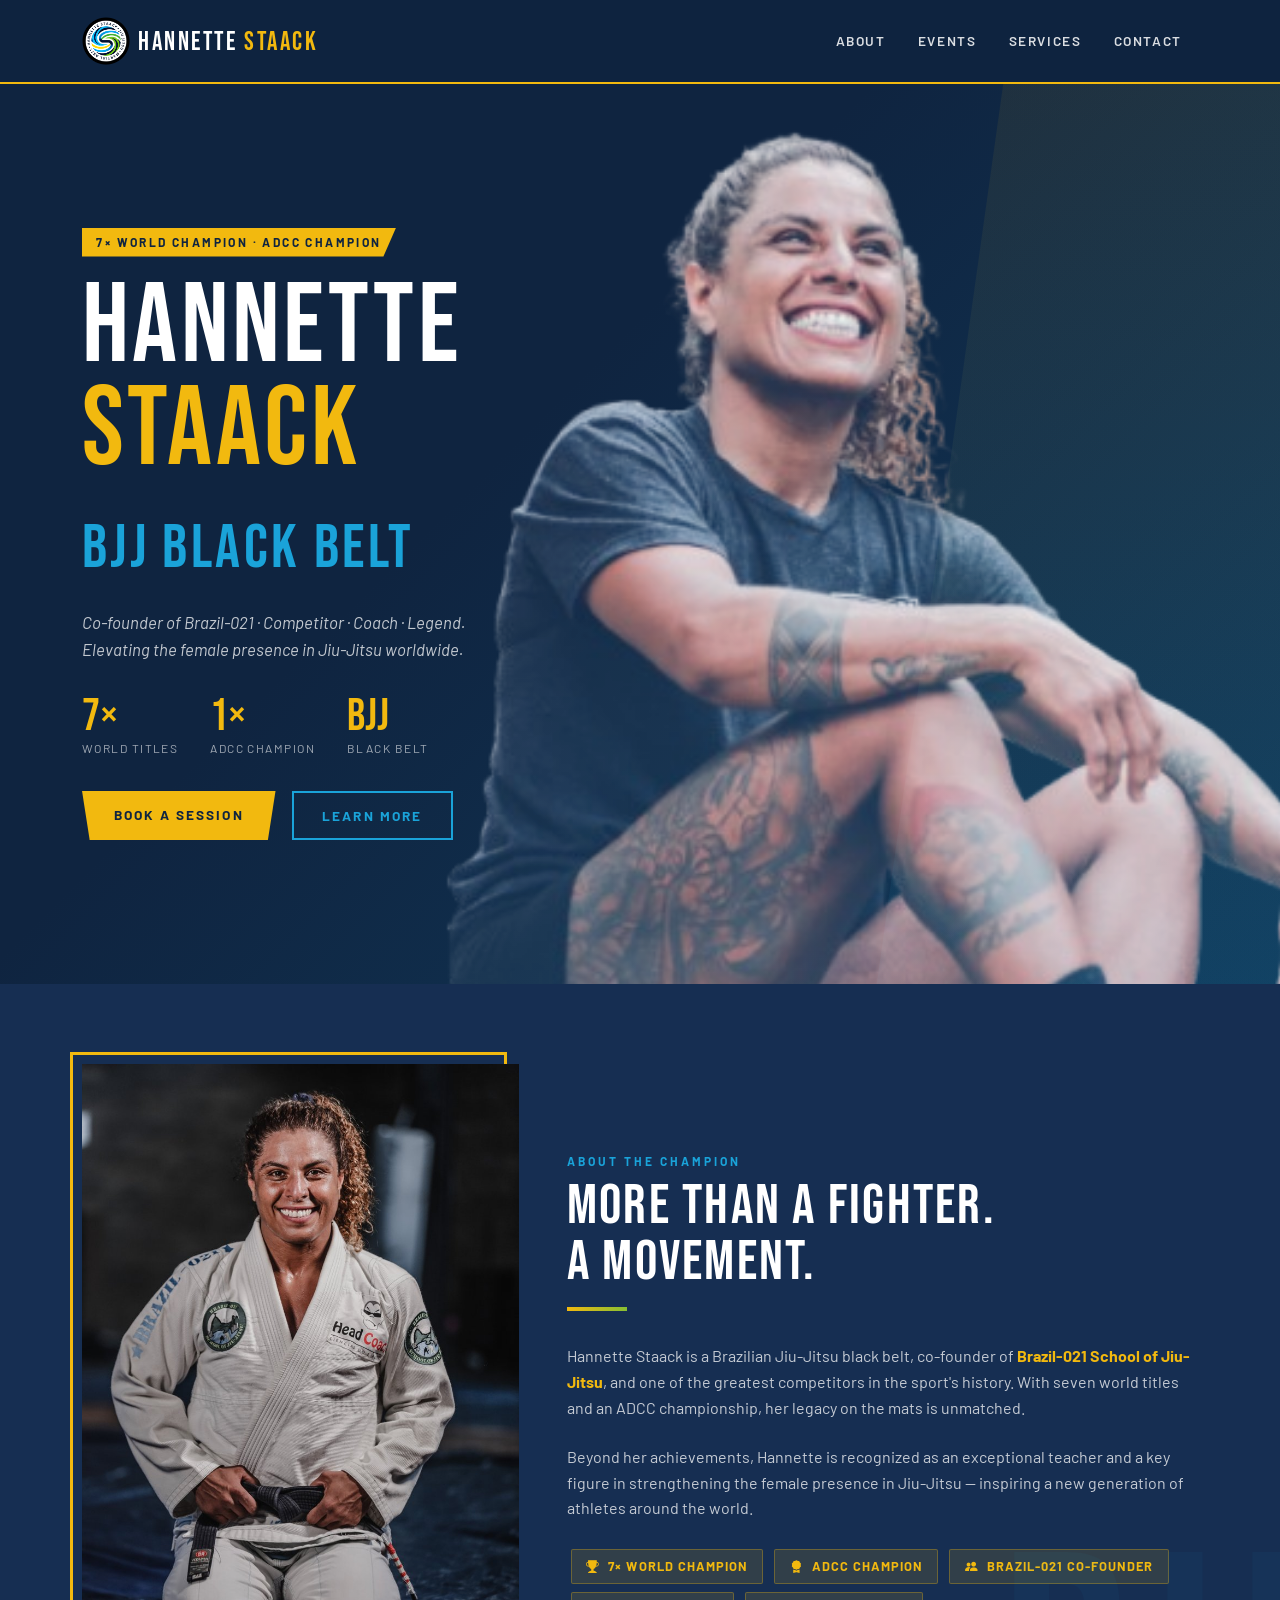
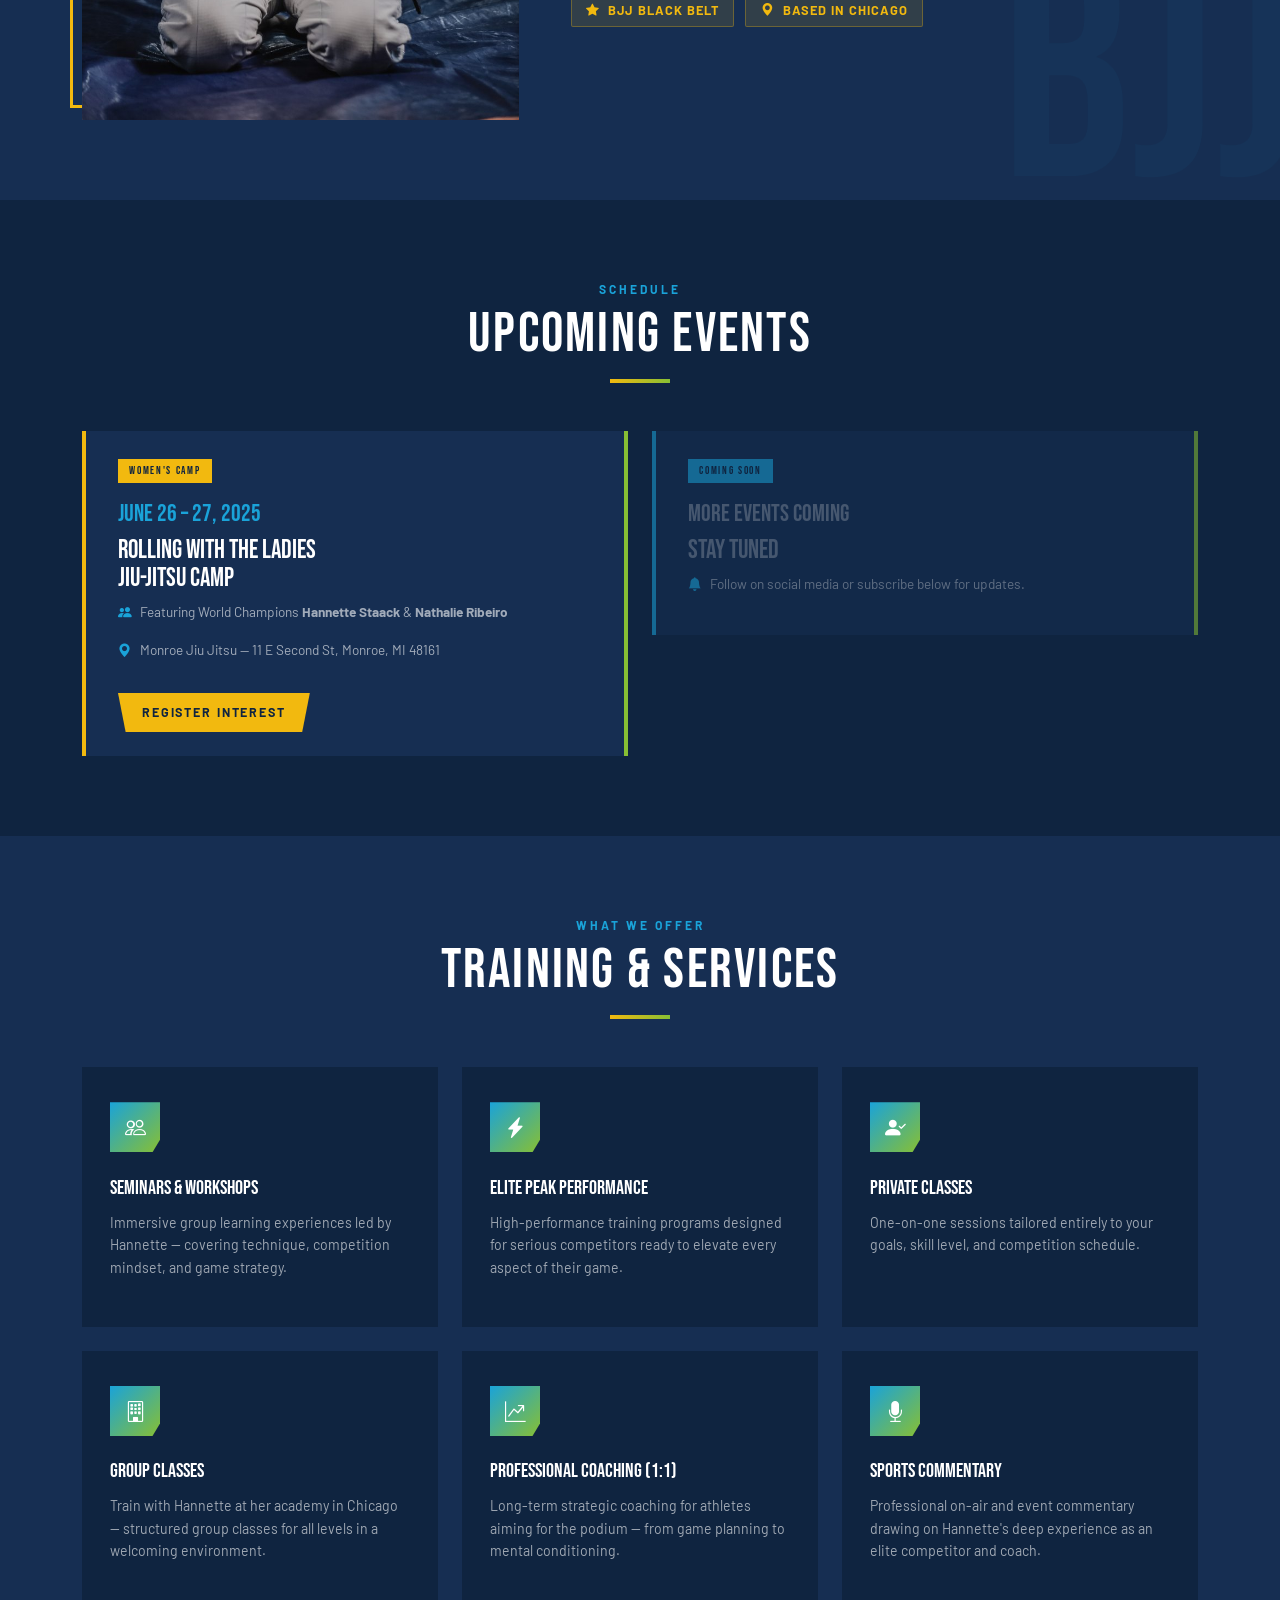
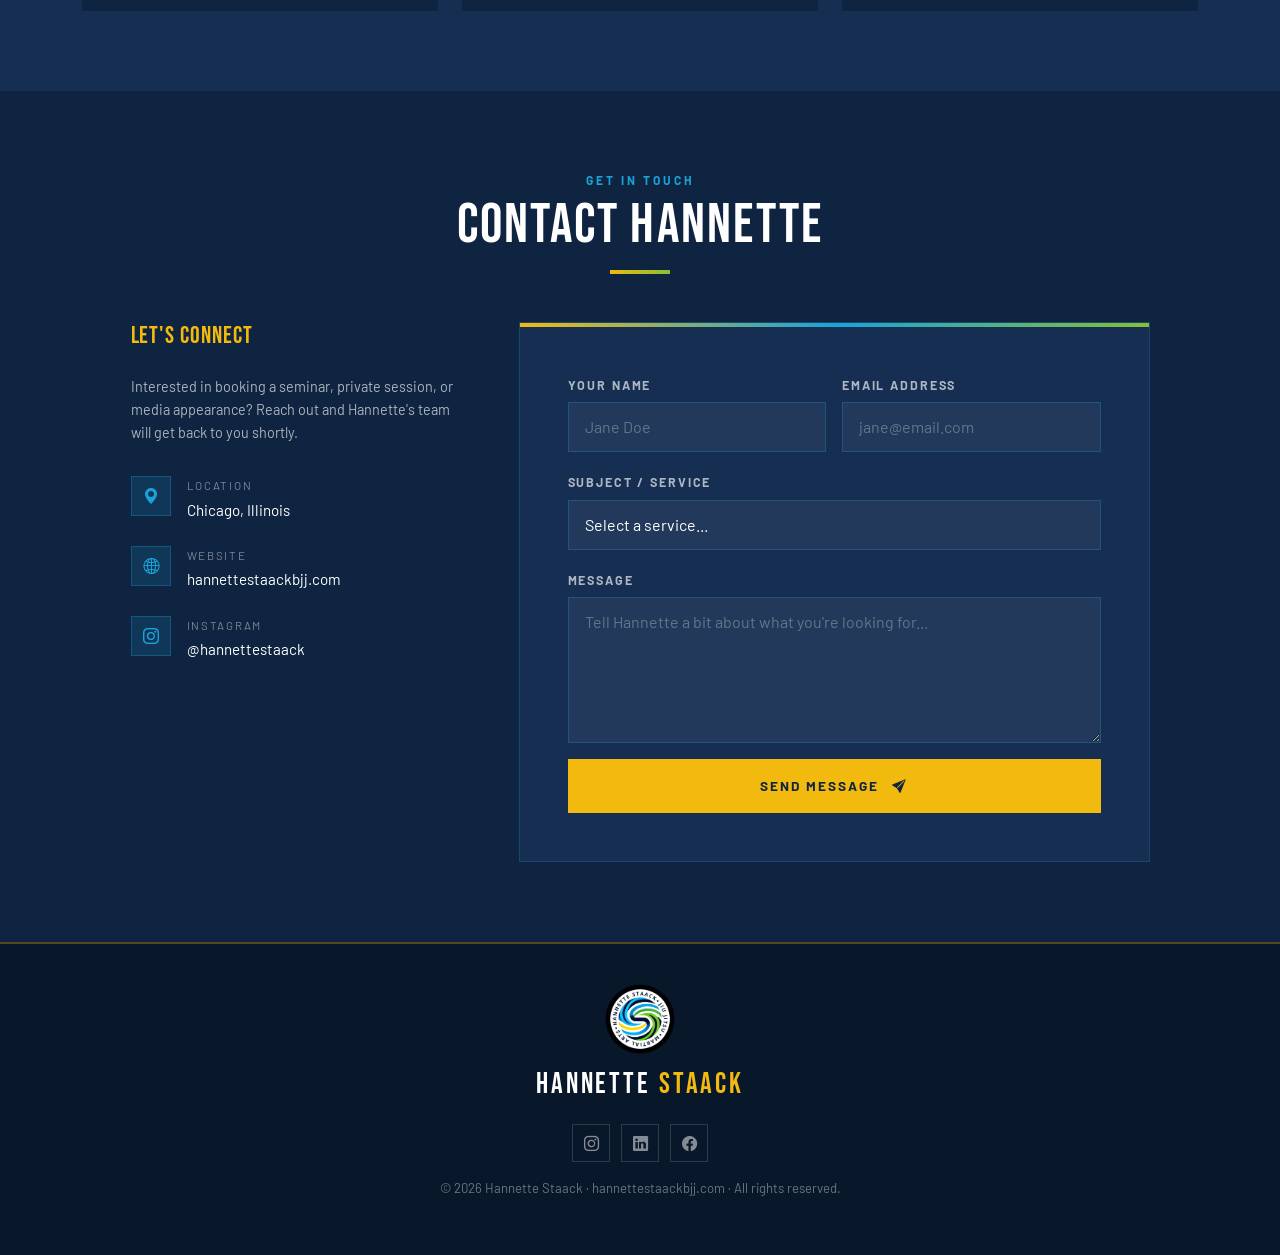
==== commit 876c3bfa: "backup versao azul" ====
--- a/index.html
+++ b/index.html
@@ -11,552 +11,8 @@
   <link href="https://fonts.googleapis.com/css2?family=Bebas+Neue&family=Barlow:ital,wght@0,400;0,600;0,700;1,400&display=swap" rel="stylesheet"/>
   <!-- Bootstrap Icons -->
   <link href="https://cdn.jsdelivr.net/npm/bootstrap-icons@1.11.3/font/bootstrap-icons.min.css" rel="stylesheet"/>
-
-  <style>
-    /* ─── CSS VARIABLES ─────────────────────────────── */
-    :root {
-      --navy:   #0f2440;
-      --blue:   #1aa3d9;
-      --gold:   #f2b90f;
-      --green:  #87bf34;
-      --white:  #ffffff;
-      --navy-light: #162e52;
-      --font-display: 'Bebas Neue', sans-serif;
-      --font-body:    'Barlow', sans-serif;
-    }
-
-    /* ─── RESET & BASE ──────────────────────────────── */
-    *, *::before, *::after { box-sizing: border-box; margin: 0; padding: 0; }
-
-    html { scroll-behavior: smooth; }
-
-    body {
-      background: var(--navy);
-      color: var(--white);
-      font-family: var(--font-body);
-      font-size: 1rem;
-      line-height: 1.6;
-      overflow-x: hidden;
-    }
-
-    h1, h2, h3, h4, h5 {
-      font-family: var(--font-display);
-      letter-spacing: 0.04em;
-    }
-
-    /* ─── NAVBAR ────────────────────────────────────── */
-    .navbar {
-      background: rgba(15, 36, 64, 0.95);
-      backdrop-filter: blur(10px);
-      border-bottom: 2px solid var(--gold);
-      padding: 0.75rem 0;
-      position: sticky;
-      top: 0;
-      z-index: 1000;
-      transition: background 0.3s;
-    }
-
-    .navbar-brand {
-      font-family: var(--font-display);
-      font-size: 1.6rem;
-      letter-spacing: 0.1em;
-      color: var(--white) !important;
-    }
-
-    .navbar-brand span { color: var(--gold); }
-
-    .nav-link {
-      color: rgba(255,255,255,0.85) !important;
-      font-weight: 600;
-      font-size: 0.85rem;
-      letter-spacing: 0.12em;
-      text-transform: uppercase;
-      padding: 0.5rem 1rem !important;
-      transition: color 0.2s;
-    }
-
-    .nav-link:hover { color: var(--gold) !important; }
-
-    .navbar-toggler { border-color: var(--gold); }
-    .navbar-toggler-icon {
-      background-image: url("data:image/svg+xml,%3csvg xmlns='http://www.w3.org/2000/svg' viewBox='0 0 30 30'%3e%3cpath stroke='%23f2b90f' stroke-width='2' d='M4 7h22M4 15h22M4 23h22'/%3e%3c/svg%3e");
-    }
-
-    /* ─── HERO ──────────────────────────────────────── */
-    #hero {
-      min-height: 100vh;
-      background:
-        linear-gradient(135deg, rgba(15,36,64,0.92) 40%, rgba(26,163,217,0.18) 100%),
-        url('img/hero-bg.jpg') center/cover no-repeat;
-      display: flex;
-      align-items: center;
-      position: relative;
-      overflow: hidden;
-    }
-
-    /* Decorative diagonal stripe */
-    #hero::before {
-      content: '';
-      position: absolute;
-      right: -80px;
-      top: 0;
-      width: 420px;
-      height: 100%;
-      background: linear-gradient(180deg, var(--gold) 0%, var(--blue) 100%);
-      opacity: 0.07;
-      transform: skewX(-8deg);
-    }
-
-    .hero-tag {
-      display: inline-block;
-      background: var(--gold);
-      color: var(--navy);
-      font-weight: 700;
-      font-size: 0.75rem;
-      letter-spacing: 0.2em;
-      text-transform: uppercase;
-      padding: 0.3rem 0.9rem;
-      margin-bottom: 1.2rem;
-      clip-path: polygon(0 0, 100% 0, 96% 100%, 0 100%);
-    }
-
-    .hero-title {
-      font-family: var(--font-display);
-      font-size: clamp(3.5rem, 9vw, 7rem);
-      line-height: 0.92;
-      letter-spacing: 0.03em;
-      color: var(--white);
-    }
-
-    .hero-title .accent { color: var(--gold); }
-    .hero-title .accent-blue { color: var(--blue); }
-
-    .hero-subtitle {
-      font-size: 1.05rem;
-      color: rgba(255,255,255,0.75);
-      max-width: 480px;
-      margin: 1.5rem 0 2rem;
-      font-style: italic;
-    }
-
-    .hero-stats {
-      display: flex;
-      gap: 2rem;
-      flex-wrap: wrap;
-      margin: 2rem 0;
-    }
-
-    .hero-stat-num {
-      font-family: var(--font-display);
-      font-size: 2.8rem;
-      color: var(--gold);
-      line-height: 1;
-    }
-
-    .hero-stat-label {
-      font-size: 0.75rem;
-      letter-spacing: 0.12em;
-      text-transform: uppercase;
-      color: rgba(255,255,255,0.6);
-    }
-
-    .btn-primary-custom {
-      background: var(--gold);
-      color: var(--navy);
-      border: none;
-      font-weight: 700;
-      font-size: 0.85rem;
-      letter-spacing: 0.15em;
-      text-transform: uppercase;
-      padding: 0.85rem 2rem;
-      clip-path: polygon(0 0, 100% 0, 96% 100%, 4% 100%);
-      transition: background 0.2s, transform 0.2s;
-      text-decoration: none;
-      display: inline-block;
-    }
-
-    .btn-primary-custom:hover {
-      background: var(--blue);
-      color: var(--white);
-      transform: translateY(-2px);
-    }
-
-    .btn-outline-custom {
-      border: 2px solid var(--blue);
-      color: var(--blue);
-      background: transparent;
-      font-weight: 700;
-      font-size: 0.85rem;
-      letter-spacing: 0.15em;
-      text-transform: uppercase;
-      padding: 0.75rem 1.8rem;
-      transition: all 0.2s;
-      text-decoration: none;
-      display: inline-block;
-    }
-
-    .btn-outline-custom:hover {
-      background: var(--blue);
-      color: var(--white);
-    }
-
-    /* ─── SECTION SHARED ────────────────────────────── */
-    section { padding: 5rem 0; }
-
-    .section-label {
-      font-size: 0.75rem;
-      font-weight: 700;
-      letter-spacing: 0.25em;
-      text-transform: uppercase;
-      color: var(--blue);
-      margin-bottom: 0.5rem;
-    }
-
-    .section-title {
-      font-family: var(--font-display);
-      font-size: clamp(2.2rem, 5vw, 3.5rem);
-      line-height: 1;
-      color: var(--white);
-      margin-bottom: 1rem;
-    }
-
-    .title-bar {
-      width: 60px;
-      height: 4px;
-      background: linear-gradient(90deg, var(--gold), var(--green));
-      margin-bottom: 2rem;
-    }
-
-    /* ─── ABOUT ─────────────────────────────────────── */
-    #about {
-      background: var(--navy-light);
-      position: relative;
-      overflow: hidden;
-    }
-
-    #about::after {
-      content: 'BJJ';
-      position: absolute;
-      right: -20px;
-      bottom: -40px;
-      font-family: var(--font-display);
-      font-size: 20rem;
-      color: rgba(26,163,217,0.04);
-      line-height: 1;
-      pointer-events: none;
-      user-select: none;
-    }
-
-    .about-img-wrapper {
-      position: relative;
-    }
-
-    .about-img-wrapper::before {
-      content: '';
-      position: absolute;
-      top: -12px;
-      left: -12px;
-      right: 12px;
-      bottom: 12px;
-      border: 3px solid var(--gold);
-      z-index: 0;
-    }
-
-    .about-img-wrapper img {
-      position: relative;
-      z-index: 1;
-      width: 100%;
-      display: block;
-    }
-
-    .about-img-placeholder {
-      position: relative;
-      z-index: 1;
-      width: 100%;
-      height: 460px;
-      background: linear-gradient(135deg, var(--navy) 0%, var(--blue) 100%);
-      display: flex;
-      align-items: center;
-      justify-content: center;
-      flex-direction: column;
-      color: rgba(255,255,255,0.3);
-      font-size: 0.85rem;
-      letter-spacing: 0.1em;
-      text-transform: uppercase;
-      gap: 0.5rem;
-    }
-
-    .about-img-placeholder i { font-size: 3rem; opacity: 0.3; }
-
-    .achievement-chip {
-      display: inline-flex;
-      align-items: center;
-      gap: 0.5rem;
-      background: rgba(242,185,15,0.12);
-      border: 1px solid rgba(242,185,15,0.3);
-      color: var(--gold);
-      border-radius: 2px;
-      padding: 0.4rem 0.9rem;
-      font-size: 0.8rem;
-      font-weight: 700;
-      letter-spacing: 0.08em;
-      text-transform: uppercase;
-      margin: 0.25rem;
-    }
-
-    /* ─── EVENTS ────────────────────────────────────── */
-    #events { background: var(--navy); }
-
-    .event-card {
-      background: var(--navy-light);
-      border-left: 4px solid var(--gold);
-      padding: 1.5rem 2rem;
-      position: relative;
-      overflow: hidden;
-      transition: transform 0.2s, box-shadow 0.2s;
-    }
-
-    .event-card:hover {
-      transform: translateY(-4px);
-      box-shadow: 0 12px 40px rgba(26,163,217,0.15);
-    }
-
-    .event-card::before {
-      content: '';
-      position: absolute;
-      top: 0; right: 0;
-      width: 4px;
-      height: 100%;
-      background: var(--green);
-    }
-
-    .event-badge {
-      background: var(--gold);
-      color: var(--navy);
-      font-family: var(--font-display);
-      font-size: 0.7rem;
-      letter-spacing: 0.15em;
-      padding: 0.2rem 0.7rem;
-      text-transform: uppercase;
-      margin-bottom: 0.75rem;
-      display: inline-block;
-    }
-
-    .event-date {
-      font-family: var(--font-display);
-      font-size: 1.5rem;
-      color: var(--blue);
-      margin-bottom: 0.25rem;
-    }
-
-    .event-name {
-      font-family: var(--font-display);
-      font-size: 1.6rem;
-      line-height: 1.1;
-      color: var(--white);
-      margin-bottom: 0.5rem;
-    }
-
-    .event-detail {
-      font-size: 0.85rem;
-      color: rgba(255,255,255,0.6);
-    }
-
-    .event-detail i { color: var(--blue); margin-right: 0.3rem; }
-
-    /* ─── SERVICES ──────────────────────────────────── */
-    #services { background: var(--navy-light); }
-
-    .service-card {
-      background: var(--navy);
-      border-top: 3px solid transparent;
-      padding: 2rem 1.75rem;
-      height: 100%;
-      transition: border-color 0.2s, transform 0.2s, box-shadow 0.2s;
-      position: relative;
-    }
-
-    .service-card:hover {
-      border-top-color: var(--gold);
-      transform: translateY(-5px);
-      box-shadow: 0 16px 48px rgba(0,0,0,0.3);
-    }
-
-    .service-icon {
-      width: 50px;
-      height: 50px;
-      background: linear-gradient(135deg, var(--blue), var(--green));
-      display: flex;
-      align-items: center;
-      justify-content: center;
-      font-size: 1.3rem;
-      color: var(--white);
-      margin-bottom: 1.2rem;
-      clip-path: polygon(0 0, 100% 0, 100% 75%, 85% 100%, 0 100%);
-    }
-
-    .service-title {
-      font-family: var(--font-display);
-      font-size: 1.25rem;
-      color: var(--white);
-      margin-bottom: 0.5rem;
-    }
-
-    .service-desc {
-      font-size: 0.88rem;
-      color: rgba(255,255,255,0.6);
-      line-height: 1.6;
-    }
-
-    /* ─── CONTACT ───────────────────────────────────── */
-    #contact { background: var(--navy); }
-
-    .contact-wrapper {
-      background: var(--navy-light);
-      border: 1px solid rgba(26,163,217,0.2);
-      padding: 3rem;
-      position: relative;
-      overflow: hidden;
-    }
-
-    .contact-wrapper::before {
-      content: '';
-      position: absolute;
-      top: 0; left: 0;
-      width: 100%;
-      height: 4px;
-      background: linear-gradient(90deg, var(--gold), var(--blue), var(--green));
-    }
-
-    .form-label {
-      font-size: 0.78rem;
-      font-weight: 700;
-      letter-spacing: 0.15em;
-      text-transform: uppercase;
-      color: rgba(255,255,255,0.65);
-      margin-bottom: 0.4rem;
-    }
-
-    .form-control, .form-select {
-      background: rgba(255,255,255,0.05) !important;
-      border: 1px solid rgba(26,163,217,0.25) !important;
-      color: var(--white) !important;
-      border-radius: 0 !important;
-      padding: 0.75rem 1rem;
-      font-family: var(--font-body);
-      transition: border-color 0.2s, box-shadow 0.2s;
-    }
-
-    .form-control::placeholder { color: rgba(255,255,255,0.3); }
-
-    .form-control:focus, .form-select:focus {
-      border-color: var(--gold) !important;
-      box-shadow: 0 0 0 3px rgba(242,185,15,0.15) !important;
-      outline: none;
-    }
-
-    .form-select option { background: var(--navy); color: var(--white); }
-
-    .contact-info-item {
-      display: flex;
-      align-items: flex-start;
-      gap: 1rem;
-      margin-bottom: 1.5rem;
-    }
-
-    .contact-icon {
-      width: 40px;
-      height: 40px;
-      background: rgba(26,163,217,0.15);
-      border: 1px solid rgba(26,163,217,0.3);
-      display: flex;
-      align-items: center;
-      justify-content: center;
-      color: var(--blue);
-      font-size: 1rem;
-      flex-shrink: 0;
-    }
-
-    .contact-info-label {
-      font-size: 0.72rem;
-      letter-spacing: 0.15em;
-      text-transform: uppercase;
-      color: rgba(255,255,255,0.45);
-      margin-bottom: 0.2rem;
-    }
-
-    .contact-info-value {
-      font-size: 0.95rem;
-      color: var(--white);
-    }
-
-    /* ─── FOOTER ────────────────────────────────────── */
-    footer {
-      background: #08172a;
-      border-top: 2px solid rgba(242,185,15,0.3);
-      padding: 2.5rem 0;
-      text-align: center;
-    }
-
-    .footer-brand {
-      font-family: var(--font-display);
-      font-size: 1.8rem;
-      letter-spacing: 0.1em;
-      color: var(--white);
-      margin-bottom: 0.5rem;
-    }
-
-    .footer-brand span { color: var(--gold); }
-
-    .footer-text {
-      font-size: 0.82rem;
-      color: rgba(255,255,255,0.4);
-    }
-
-    .social-links { margin: 1rem 0; }
-
-    .social-link {
-      display: inline-flex;
-      align-items: center;
-      justify-content: center;
-      width: 38px;
-      height: 38px;
-      border: 1px solid rgba(255,255,255,0.15);
-      color: rgba(255,255,255,0.5);
-      font-size: 0.95rem;
-      margin: 0 0.25rem;
-      transition: all 0.2s;
-      text-decoration: none;
-    }
-
-    .social-link:hover {
-      background: var(--gold);
-      border-color: var(--gold);
-      color: var(--navy);
-    }
-
-    /* ─── ANIMATIONS ────────────────────────────────── */
-    @keyframes fadeUp {
-      from { opacity: 0; transform: translateY(30px); }
-      to   { opacity: 1; transform: translateY(0); }
-    }
-
-    .hero-content > * {
-      animation: fadeUp 0.7s ease both;
-    }
-    .hero-content > *:nth-child(1) { animation-delay: 0.1s; }
-    .hero-content > *:nth-child(2) { animation-delay: 0.25s; }
-    .hero-content > *:nth-child(3) { animation-delay: 0.4s; }
-    .hero-content > *:nth-child(4) { animation-delay: 0.55s; }
-    .hero-content > *:nth-child(5) { animation-delay: 0.7s; }
-
-    /* ─── RESPONSIVE HELPERS ────────────────────────── */
-    @media (max-width: 768px) {
-      .contact-wrapper { padding: 2rem 1.5rem; }
-      .hero-stats { gap: 1.2rem; }
-      .hero-stat-num { font-size: 2rem; }
-    }
-  </style>
+  <!-- Custom CSS -->
+  <link href="css/style.css" rel="stylesheet"/>
 </head>
 
 <body>
@@ -617,10 +73,8 @@
             <a href="#about" class="btn-outline-custom">Learn More</a>
           </div>
         </div>
-        <!-- Optional: place hero photo on right col -->
-        <div class="col-lg-5 d-none d-lg-block" style="position:relative;">
-          <img src="img/hannette-hero.png" alt="Hannette Staack"
-            style="position:absolute; top:-700px; left:-300px; height:1500px; width:auto; mix-blend-mode:screen; object-fit:contain;">
+        <div class="col-lg-5 d-none d-lg-block hero-img-col">
+          <img src="img/hannette-hero.png" alt="Hannette Staack" class="hero-img">
         </div>
       </div>
     </div>
@@ -631,26 +85,23 @@
     <div class="container">
       <div class="row align-items-center g-5">
 
-        <!-- Image -->
         <div class="col-lg-5">
           <div class="about-img-wrapper">
-            <!-- Replace with real photo: <img src="img/hannette-about.jpg" alt="Hannette Staack"> -->
             <img src="img/hannette-about.jpg" alt="Hannette Staack" class="img-fluid">
           </div>
         </div>
 
-        <!-- Text -->
         <div class="col-lg-7">
           <p class="section-label">About the Champion</p>
           <h2 class="section-title">More Than a Fighter.<br>A Movement.</h2>
           <div class="title-bar"></div>
-          <p style="color:rgba(255,255,255,0.75); margin-bottom:1.5rem;">
+          <p class="about-text">
             Hannette Staack is a Brazilian Jiu-Jitsu black belt, co-founder of
-            <strong style="color:var(--gold)">Brazil-021 School of Jiu-Jitsu</strong>,
+            <strong class="text-gold">Brazil-021 School of Jiu-Jitsu</strong>,
             and one of the greatest competitors in the sport's history. With seven world
             titles and an ADCC championship, her legacy on the mats is unmatched.
           </p>
-          <p style="color:rgba(255,255,255,0.75); margin-bottom:2rem;">
+          <p class="about-text mb-4">
             Beyond her achievements, Hannette is recognized as an exceptional teacher
             and a key figure in strengthening the female presence in Jiu-Jitsu — inspiring
             a new generation of athletes around the world.
@@ -679,7 +130,6 @@
 
       <div class="row g-4 justify-content-center">
 
-        <!-- Event 1 -->
         <div class="col-lg-6">
           <div class="event-card">
             <div class="event-badge">Women's Camp</div>
@@ -693,18 +143,15 @@
               <i class="bi bi-geo-alt-fill"></i>
               Monroe Jiu Jitsu — 11 E Second St, Monroe, MI 48161
             </p>
-            <a href="#contact" class="btn-primary-custom mt-3" style="font-size:0.78rem; padding:0.6rem 1.5rem;">
-              Register Interest
-            </a>
-          </div>
-        </div>
-
-        <!-- Placeholder for next event -->
+            <a href="#contact" class="btn-primary-custom mt-3 btn-sm-custom">Register Interest</a>
+          </div>
+        </div>
+
         <div class="col-lg-6">
-          <div class="event-card" style="border-left-color: var(--blue); opacity:0.55;">
-            <div class="event-badge" style="background:var(--blue);">Coming Soon</div>
-            <div class="event-date" style="color:rgba(255,255,255,0.4);">More events coming</div>
-            <div class="event-name" style="color:rgba(255,255,255,0.4);">Stay Tuned</div>
+          <div class="event-card event-card--muted">
+            <div class="event-badge event-badge--blue">Coming Soon</div>
+            <div class="event-date event-date--muted">More events coming</div>
+            <div class="event-name event-name--muted">Stay Tuned</div>
             <p class="event-detail mt-2">
               <i class="bi bi-bell-fill"></i>
               Follow on social media or subscribe below for updates.
@@ -790,12 +237,9 @@
 
       <div class="row g-5 justify-content-center">
 
-        <!-- Info -->
         <div class="col-lg-4">
-          <h3 style="font-family:var(--font-display); font-size:1.5rem; margin-bottom:1.5rem; color:var(--gold);">
-            Let's Connect
-          </h3>
-          <p style="color:rgba(255,255,255,0.65); font-size:0.9rem; margin-bottom:2rem;">
+          <h3 class="contact-heading">Let's Connect</h3>
+          <p class="contact-intro">
             Interested in booking a seminar, private session, or media appearance? Reach out and Hannette's team will get back to you shortly.
           </p>
 
@@ -824,7 +268,6 @@
           </div>
         </div>
 
-        <!-- Form -->
         <!-- 
           💡 TIP: Para fazer este formulário funcionar sem backend,
           cadastre-se em https://formspree.io e substitua ACTION abaixo.
@@ -833,7 +276,6 @@
         <div class="col-lg-7">
           <div class="contact-wrapper">
             <form action="#" method="POST">
-
               <div class="row g-3">
                 <div class="col-md-6">
                   <label class="form-label" for="name">Your Name</label>
@@ -863,12 +305,11 @@
                             placeholder="Tell Hannette a bit about what you're looking for..."></textarea>
                 </div>
                 <div class="col-12">
-                  <button type="submit" class="btn-primary-custom w-100 text-center" style="clip-path:none; padding:1rem;">
+                  <button type="submit" class="btn-primary-custom btn-full">
                     Send Message <i class="bi bi-send-fill ms-2"></i>
                   </button>
                 </div>
               </div>
-
             </form>
           </div>
         </div>
@@ -895,25 +336,8 @@
 
   <!-- Bootstrap 5 JS -->
   <script src="https://cdn.jsdelivr.net/npm/bootstrap@5.3.3/dist/js/bootstrap.bundle.min.js"></script>
-
-  <!-- Smooth active nav highlight on scroll -->
-  <script>
-    const sections = document.querySelectorAll('section[id]');
-    const navLinks = document.querySelectorAll('.nav-link');
-
-    window.addEventListener('scroll', () => {
-      let current = '';
-      sections.forEach(sec => {
-        if (window.scrollY >= sec.offsetTop - 100) current = sec.id;
-      });
-      navLinks.forEach(link => {
-        link.classList.remove('active');
-        if (link.getAttribute('href') === '#' + current) link.classList.add('active');
-      });
-    });
-  
-  document.getElementById('ano').textContent = new Date().getFullYear();
-  </script>
+  <!-- Custom JS -->
+  <script src="js/script.js"></script>
 
 </body>
 </html>
--- a/css/style.css
+++ b/css/style.css
@@ -0,0 +1,579 @@
+/* ════════════════════════════════════════════════════
+   HANNETTE STAACK BJJ — style.css
+   ════════════════════════════════════════════════════ */
+
+/* ─── CSS VARIABLES ─────────────────────────────── */
+:root {
+  --navy:        #0f2440;
+  --blue:        #1aa3d9;
+  --gold:        #f2b90f;
+  --green:       #87bf34;
+  --white:       #ffffff;
+  --navy-light:  #162e52;
+  --font-display: 'Bebas Neue', sans-serif;
+  --font-body:    'Barlow', sans-serif;
+}
+
+/* ─── RESET & BASE ──────────────────────────────── */
+*, *::before, *::after { box-sizing: border-box; margin: 0; padding: 0; }
+
+html { scroll-behavior: smooth; }
+
+body {
+  background: var(--navy);
+  color: var(--white);
+  font-family: var(--font-body);
+  font-size: 1rem;
+  line-height: 1.6;
+  overflow-x: hidden;
+}
+
+h1, h2, h3, h4, h5 {
+  font-family: var(--font-display);
+  letter-spacing: 0.04em;
+}
+
+.text-gold { color: var(--gold); }
+
+/* ─── NAVBAR ────────────────────────────────────── */
+.navbar {
+  background: rgba(15, 36, 64, 0.95);
+  backdrop-filter: blur(10px);
+  border-bottom: 2px solid var(--gold);
+  padding: 0.75rem 0;
+  position: sticky;
+  top: 0;
+  z-index: 1000;
+  transition: background 0.3s;
+}
+
+.navbar-brand {
+  font-family: var(--font-display);
+  font-size: 1.6rem;
+  letter-spacing: 0.1em;
+  color: var(--white) !important;
+}
+
+.navbar-brand span { color: var(--gold); }
+
+.nav-link {
+  color: rgba(255,255,255,0.85) !important;
+  font-weight: 600;
+  font-size: 0.85rem;
+  letter-spacing: 0.12em;
+  text-transform: uppercase;
+  padding: 0.5rem 1rem !important;
+  transition: color 0.2s;
+}
+
+.nav-link:hover { color: var(--gold) !important; }
+
+.navbar-toggler { border-color: var(--gold); }
+.navbar-toggler-icon {
+  background-image: url("data:image/svg+xml,%3csvg xmlns='http://www.w3.org/2000/svg' viewBox='0 0 30 30'%3e%3cpath stroke='%23f2b90f' stroke-width='2' d='M4 7h22M4 15h22M4 23h22'/%3e%3c/svg%3e");
+}
+
+/* ─── HERO ──────────────────────────────────────── */
+#hero {
+  min-height: 100vh;
+  background:
+    linear-gradient(135deg, rgba(15,36,64,0.92) 40%, rgba(26,163,217,0.18) 100%),
+    url('../img/hero-bg.jpg') center/cover no-repeat;
+  display: flex;
+  align-items: center;
+  position: relative;
+  overflow: hidden;
+}
+
+#hero::before {
+  content: '';
+  position: absolute;
+  right: -80px;
+  top: 0;
+  width: 420px;
+  height: 100%;
+  background: linear-gradient(180deg, var(--gold) 0%, var(--blue) 100%);
+  opacity: 0.07;
+  transform: skewX(-8deg);
+}
+
+.hero-tag {
+  display: inline-block;
+  background: var(--gold);
+  color: var(--navy);
+  font-weight: 700;
+  font-size: 0.75rem;
+  letter-spacing: 0.2em;
+  text-transform: uppercase;
+  padding: 0.3rem 0.9rem;
+  margin-bottom: 1.2rem;
+  clip-path: polygon(0 0, 100% 0, 96% 100%, 0 100%);
+}
+
+.hero-title {
+  font-family: var(--font-display);
+  font-size: clamp(3.5rem, 9vw, 7rem);
+  line-height: 0.92;
+  letter-spacing: 0.03em;
+  color: var(--white);
+}
+
+.hero-title .accent      { color: var(--gold); }
+.hero-title .accent-blue { color: var(--blue); }
+
+.hero-subtitle {
+  font-size: 1.05rem;
+  color: rgba(255,255,255,0.75);
+  max-width: 480px;
+  margin: 1.5rem 0 2rem;
+  font-style: italic;
+}
+
+.hero-stats {
+  display: flex;
+  gap: 2rem;
+  flex-wrap: wrap;
+  margin: 2rem 0;
+}
+
+.hero-stat-num {
+  font-family: var(--font-display);
+  font-size: 2.8rem;
+  color: var(--gold);
+  line-height: 1;
+}
+
+.hero-stat-label {
+  font-size: 0.75rem;
+  letter-spacing: 0.12em;
+  text-transform: uppercase;
+  color: rgba(255,255,255,0.6);
+}
+
+.hero-img-col { position: relative; }
+
+.hero-img {
+  position: absolute;
+  top: -700px;
+  left: -300px;
+  height: 1500px;
+  width: auto;
+  mix-blend-mode: screen;
+  object-fit: contain;
+}
+
+/* ─── BUTTONS ───────────────────────────────────── */
+.btn-primary-custom {
+  background: var(--gold);
+  color: var(--navy);
+  border: none;
+  font-weight: 700;
+  font-size: 0.85rem;
+  letter-spacing: 0.15em;
+  text-transform: uppercase;
+  padding: 0.85rem 2rem;
+  clip-path: polygon(0 0, 100% 0, 96% 100%, 4% 100%);
+  transition: background 0.2s, transform 0.2s;
+  text-decoration: none;
+  display: inline-block;
+}
+
+.btn-primary-custom:hover {
+  background: var(--blue);
+  color: var(--white);
+  transform: translateY(-2px);
+}
+
+.btn-sm-custom {
+  font-size: 0.78rem;
+  padding: 0.6rem 1.5rem;
+}
+
+.btn-full {
+  clip-path: none;
+  padding: 1rem;
+  width: 100%;
+  text-align: center;
+}
+
+.btn-outline-custom {
+  border: 2px solid var(--blue);
+  color: var(--blue);
+  background: transparent;
+  font-weight: 700;
+  font-size: 0.85rem;
+  letter-spacing: 0.15em;
+  text-transform: uppercase;
+  padding: 0.75rem 1.8rem;
+  transition: all 0.2s;
+  text-decoration: none;
+  display: inline-block;
+}
+
+.btn-outline-custom:hover {
+  background: var(--blue);
+  color: var(--white);
+}
+
+/* ─── SECTION SHARED ────────────────────────────── */
+section { padding: 5rem 0; }
+
+.section-label {
+  font-size: 0.75rem;
+  font-weight: 700;
+  letter-spacing: 0.25em;
+  text-transform: uppercase;
+  color: var(--blue);
+  margin-bottom: 0.5rem;
+}
+
+.section-title {
+  font-family: var(--font-display);
+  font-size: clamp(2.2rem, 5vw, 3.5rem);
+  line-height: 1;
+  color: var(--white);
+  margin-bottom: 1rem;
+}
+
+.title-bar {
+  width: 60px;
+  height: 4px;
+  background: linear-gradient(90deg, var(--gold), var(--green));
+  margin-bottom: 2rem;
+}
+
+/* ─── ABOUT ─────────────────────────────────────── */
+#about {
+  background: var(--navy-light);
+  position: relative;
+  overflow: hidden;
+}
+
+#about::after {
+  content: 'BJJ';
+  position: absolute;
+  right: -20px;
+  bottom: -40px;
+  font-family: var(--font-display);
+  font-size: 20rem;
+  color: rgba(26,163,217,0.04);
+  line-height: 1;
+  pointer-events: none;
+  user-select: none;
+}
+
+.about-img-wrapper { position: relative; }
+
+.about-img-wrapper::before {
+  content: '';
+  position: absolute;
+  top: -12px;
+  left: -12px;
+  right: 12px;
+  bottom: 12px;
+  border: 3px solid var(--gold);
+  z-index: 0;
+}
+
+.about-img-wrapper img {
+  position: relative;
+  z-index: 1;
+  width: 100%;
+  display: block;
+}
+
+.about-text {
+  color: rgba(255,255,255,0.75);
+  margin-bottom: 1.5rem;
+}
+
+.achievement-chip {
+  display: inline-flex;
+  align-items: center;
+  gap: 0.5rem;
+  background: rgba(242,185,15,0.12);
+  border: 1px solid rgba(242,185,15,0.3);
+  color: var(--gold);
+  border-radius: 2px;
+  padding: 0.4rem 0.9rem;
+  font-size: 0.8rem;
+  font-weight: 700;
+  letter-spacing: 0.08em;
+  text-transform: uppercase;
+  margin: 0.25rem;
+}
+
+/* ─── EVENTS ────────────────────────────────────── */
+#events { background: var(--navy); }
+
+.event-card {
+  background: var(--navy-light);
+  border-left: 4px solid var(--gold);
+  padding: 1.5rem 2rem;
+  position: relative;
+  overflow: hidden;
+  transition: transform 0.2s, box-shadow 0.2s;
+}
+
+.event-card:hover {
+  transform: translateY(-4px);
+  box-shadow: 0 12px 40px rgba(26,163,217,0.15);
+}
+
+.event-card::before {
+  content: '';
+  position: absolute;
+  top: 0; right: 0;
+  width: 4px;
+  height: 100%;
+  background: var(--green);
+}
+
+.event-card--muted {
+  border-left-color: var(--blue);
+  opacity: 0.55;
+}
+
+.event-badge {
+  background: var(--gold);
+  color: var(--navy);
+  font-family: var(--font-display);
+  font-size: 0.7rem;
+  letter-spacing: 0.15em;
+  padding: 0.2rem 0.7rem;
+  text-transform: uppercase;
+  margin-bottom: 0.75rem;
+  display: inline-block;
+}
+
+.event-badge--blue { background: var(--blue); }
+
+.event-date {
+  font-family: var(--font-display);
+  font-size: 1.5rem;
+  color: var(--blue);
+  margin-bottom: 0.25rem;
+}
+
+.event-date--muted { color: rgba(255,255,255,0.4); }
+
+.event-name {
+  font-family: var(--font-display);
+  font-size: 1.6rem;
+  line-height: 1.1;
+  color: var(--white);
+  margin-bottom: 0.5rem;
+}
+
+.event-name--muted { color: rgba(255,255,255,0.4); }
+
+.event-detail {
+  font-size: 0.85rem;
+  color: rgba(255,255,255,0.6);
+}
+
+.event-detail i { color: var(--blue); margin-right: 0.3rem; }
+
+/* ─── SERVICES ──────────────────────────────────── */
+#services { background: var(--navy-light); }
+
+.service-card {
+  background: var(--navy);
+  border-top: 3px solid transparent;
+  padding: 2rem 1.75rem;
+  height: 100%;
+  transition: border-color 0.2s, transform 0.2s, box-shadow 0.2s;
+  position: relative;
+}
+
+.service-card:hover {
+  border-top-color: var(--gold);
+  transform: translateY(-5px);
+  box-shadow: 0 16px 48px rgba(0,0,0,0.3);
+}
+
+.service-icon {
+  width: 50px;
+  height: 50px;
+  background: linear-gradient(135deg, var(--blue), var(--green));
+  display: flex;
+  align-items: center;
+  justify-content: center;
+  font-size: 1.3rem;
+  color: var(--white);
+  margin-bottom: 1.2rem;
+  clip-path: polygon(0 0, 100% 0, 100% 75%, 85% 100%, 0 100%);
+}
+
+.service-title {
+  font-family: var(--font-display);
+  font-size: 1.25rem;
+  color: var(--white);
+  margin-bottom: 0.5rem;
+}
+
+.service-desc {
+  font-size: 0.88rem;
+  color: rgba(255,255,255,0.6);
+  line-height: 1.6;
+}
+
+/* ─── CONTACT ───────────────────────────────────── */
+#contact { background: var(--navy); }
+
+.contact-heading {
+  font-family: var(--font-display);
+  font-size: 1.5rem;
+  margin-bottom: 1.5rem;
+  color: var(--gold);
+}
+
+.contact-intro {
+  color: rgba(255,255,255,0.65);
+  font-size: 0.9rem;
+  margin-bottom: 2rem;
+}
+
+.contact-wrapper {
+  background: var(--navy-light);
+  border: 1px solid rgba(26,163,217,0.2);
+  padding: 3rem;
+  position: relative;
+  overflow: hidden;
+}
+
+.contact-wrapper::before {
+  content: '';
+  position: absolute;
+  top: 0; left: 0;
+  width: 100%;
+  height: 4px;
+  background: linear-gradient(90deg, var(--gold), var(--blue), var(--green));
+}
+
+.form-label {
+  font-size: 0.78rem;
+  font-weight: 700;
+  letter-spacing: 0.15em;
+  text-transform: uppercase;
+  color: rgba(255,255,255,0.65);
+  margin-bottom: 0.4rem;
+}
+
+.form-control, .form-select {
+  background: rgba(255,255,255,0.05) !important;
+  border: 1px solid rgba(26,163,217,0.25) !important;
+  color: var(--white) !important;
+  border-radius: 0 !important;
+  padding: 0.75rem 1rem;
+  font-family: var(--font-body);
+  transition: border-color 0.2s, box-shadow 0.2s;
+}
+
+.form-control::placeholder { color: rgba(255,255,255,0.3); }
+
+.form-control:focus, .form-select:focus {
+  border-color: var(--gold) !important;
+  box-shadow: 0 0 0 3px rgba(242,185,15,0.15) !important;
+  outline: none;
+}
+
+.form-select option { background: var(--navy); color: var(--white); }
+
+.contact-info-item {
+  display: flex;
+  align-items: flex-start;
+  gap: 1rem;
+  margin-bottom: 1.5rem;
+}
+
+.contact-icon {
+  width: 40px;
+  height: 40px;
+  background: rgba(26,163,217,0.15);
+  border: 1px solid rgba(26,163,217,0.3);
+  display: flex;
+  align-items: center;
+  justify-content: center;
+  color: var(--blue);
+  font-size: 1rem;
+  flex-shrink: 0;
+}
+
+.contact-info-label {
+  font-size: 0.72rem;
+  letter-spacing: 0.15em;
+  text-transform: uppercase;
+  color: rgba(255,255,255,0.45);
+  margin-bottom: 0.2rem;
+}
+
+.contact-info-value {
+  font-size: 0.95rem;
+  color: var(--white);
+}
+
+/* ─── FOOTER ────────────────────────────────────── */
+footer {
+  background: #08172a;
+  border-top: 2px solid rgba(242,185,15,0.3);
+  padding: 2.5rem 0;
+  text-align: center;
+}
+
+.footer-brand {
+  font-family: var(--font-display);
+  font-size: 1.8rem;
+  letter-spacing: 0.1em;
+  color: var(--white);
+  margin-bottom: 0.5rem;
+}
+
+.footer-brand span { color: var(--gold); }
+
+.footer-text {
+  font-size: 0.82rem;
+  color: rgba(255,255,255,0.4);
+}
+
+.social-links { margin: 1rem 0; }
+
+.social-link {
+  display: inline-flex;
+  align-items: center;
+  justify-content: center;
+  width: 38px;
+  height: 38px;
+  border: 1px solid rgba(255,255,255,0.15);
+  color: rgba(255,255,255,0.5);
+  font-size: 0.95rem;
+  margin: 0 0.25rem;
+  transition: all 0.2s;
+  text-decoration: none;
+}
+
+.social-link:hover {
+  background: var(--gold);
+  border-color: var(--gold);
+  color: var(--navy);
+}
+
+/* ─── ANIMATIONS ────────────────────────────────── */
+@keyframes fadeUp {
+  from { opacity: 0; transform: translateY(30px); }
+  to   { opacity: 1; transform: translateY(0); }
+}
+
+.hero-content > * { animation: fadeUp 0.7s ease both; }
+.hero-content > *:nth-child(1) { animation-delay: 0.1s; }
+.hero-content > *:nth-child(2) { animation-delay: 0.25s; }
+.hero-content > *:nth-child(3) { animation-delay: 0.4s; }
+.hero-content > *:nth-child(4) { animation-delay: 0.55s; }
+.hero-content > *:nth-child(5) { animation-delay: 0.7s; }
+
+/* ─── RESPONSIVE ────────────────────────────────── */
+@media (max-width: 768px) {
+  .contact-wrapper { padding: 2rem 1.5rem; }
+  .hero-stats      { gap: 1.2rem; }
+  .hero-stat-num   { font-size: 2rem; }
+}
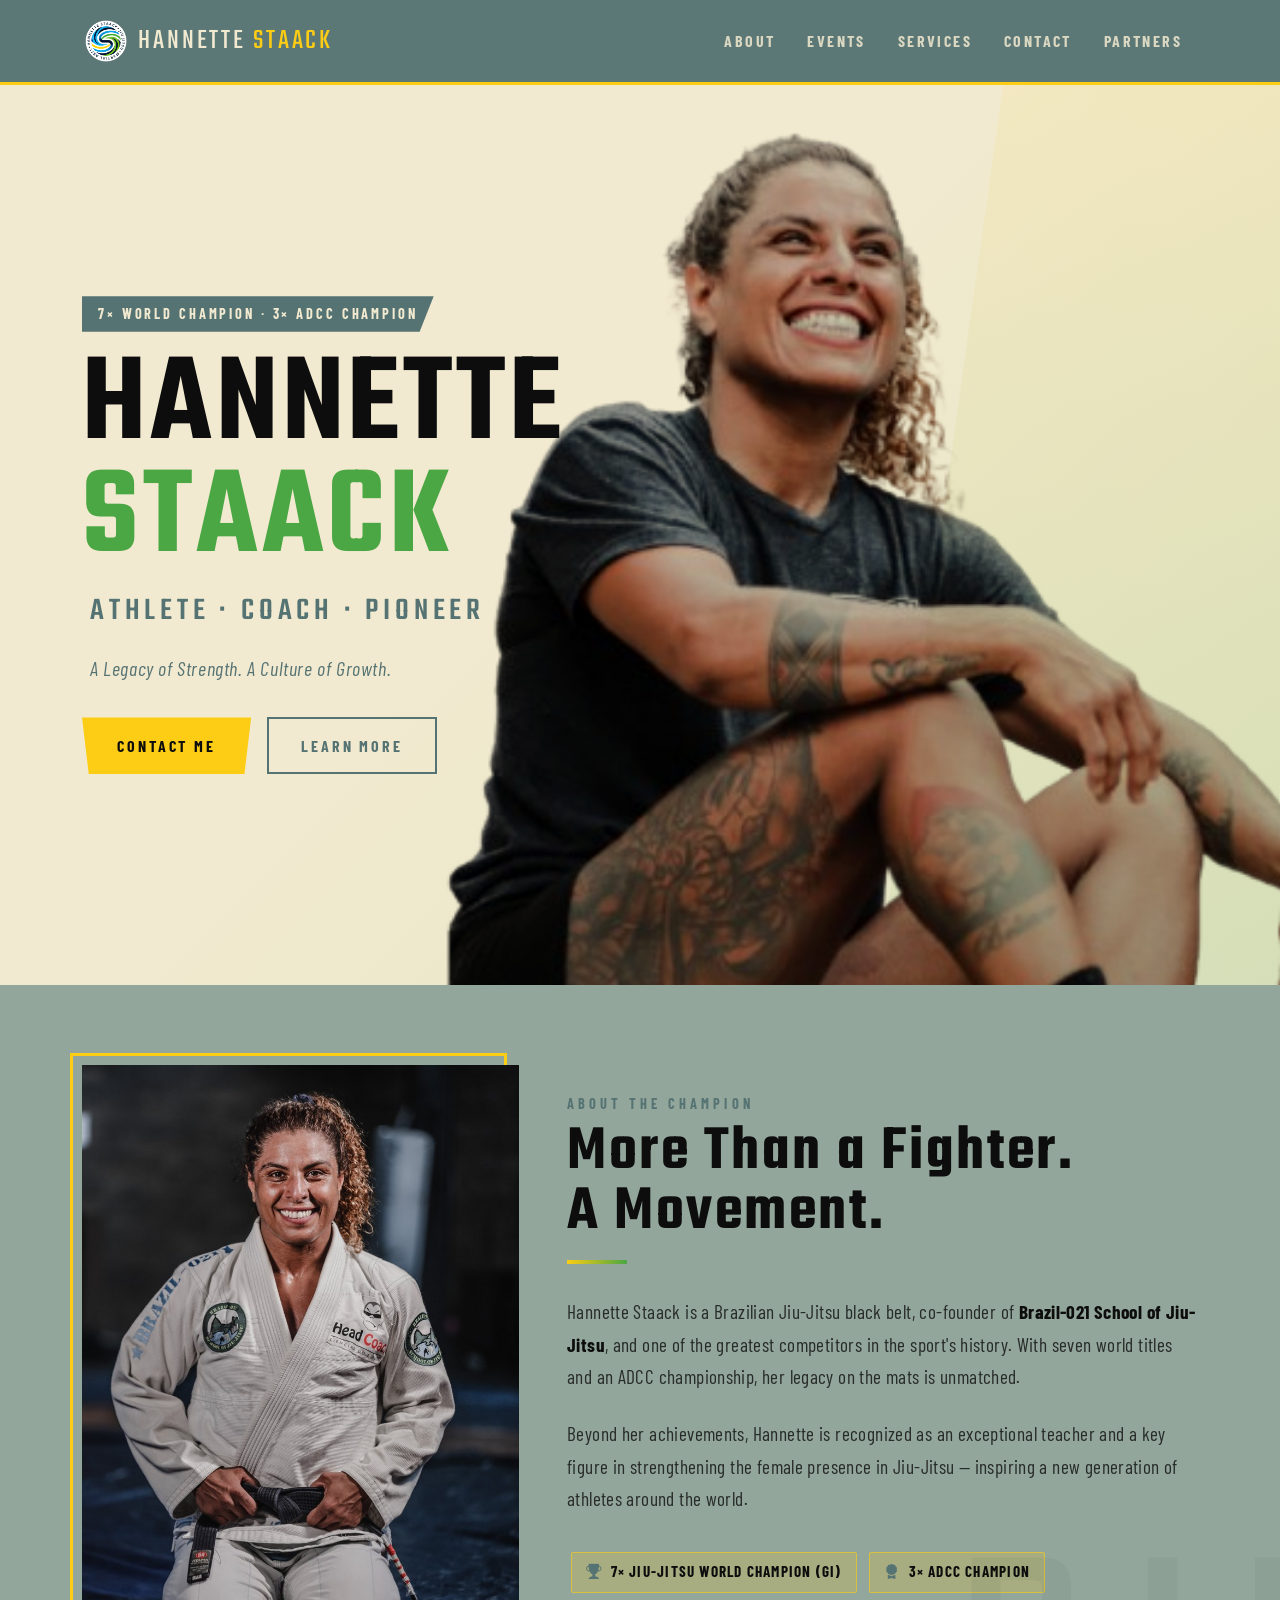
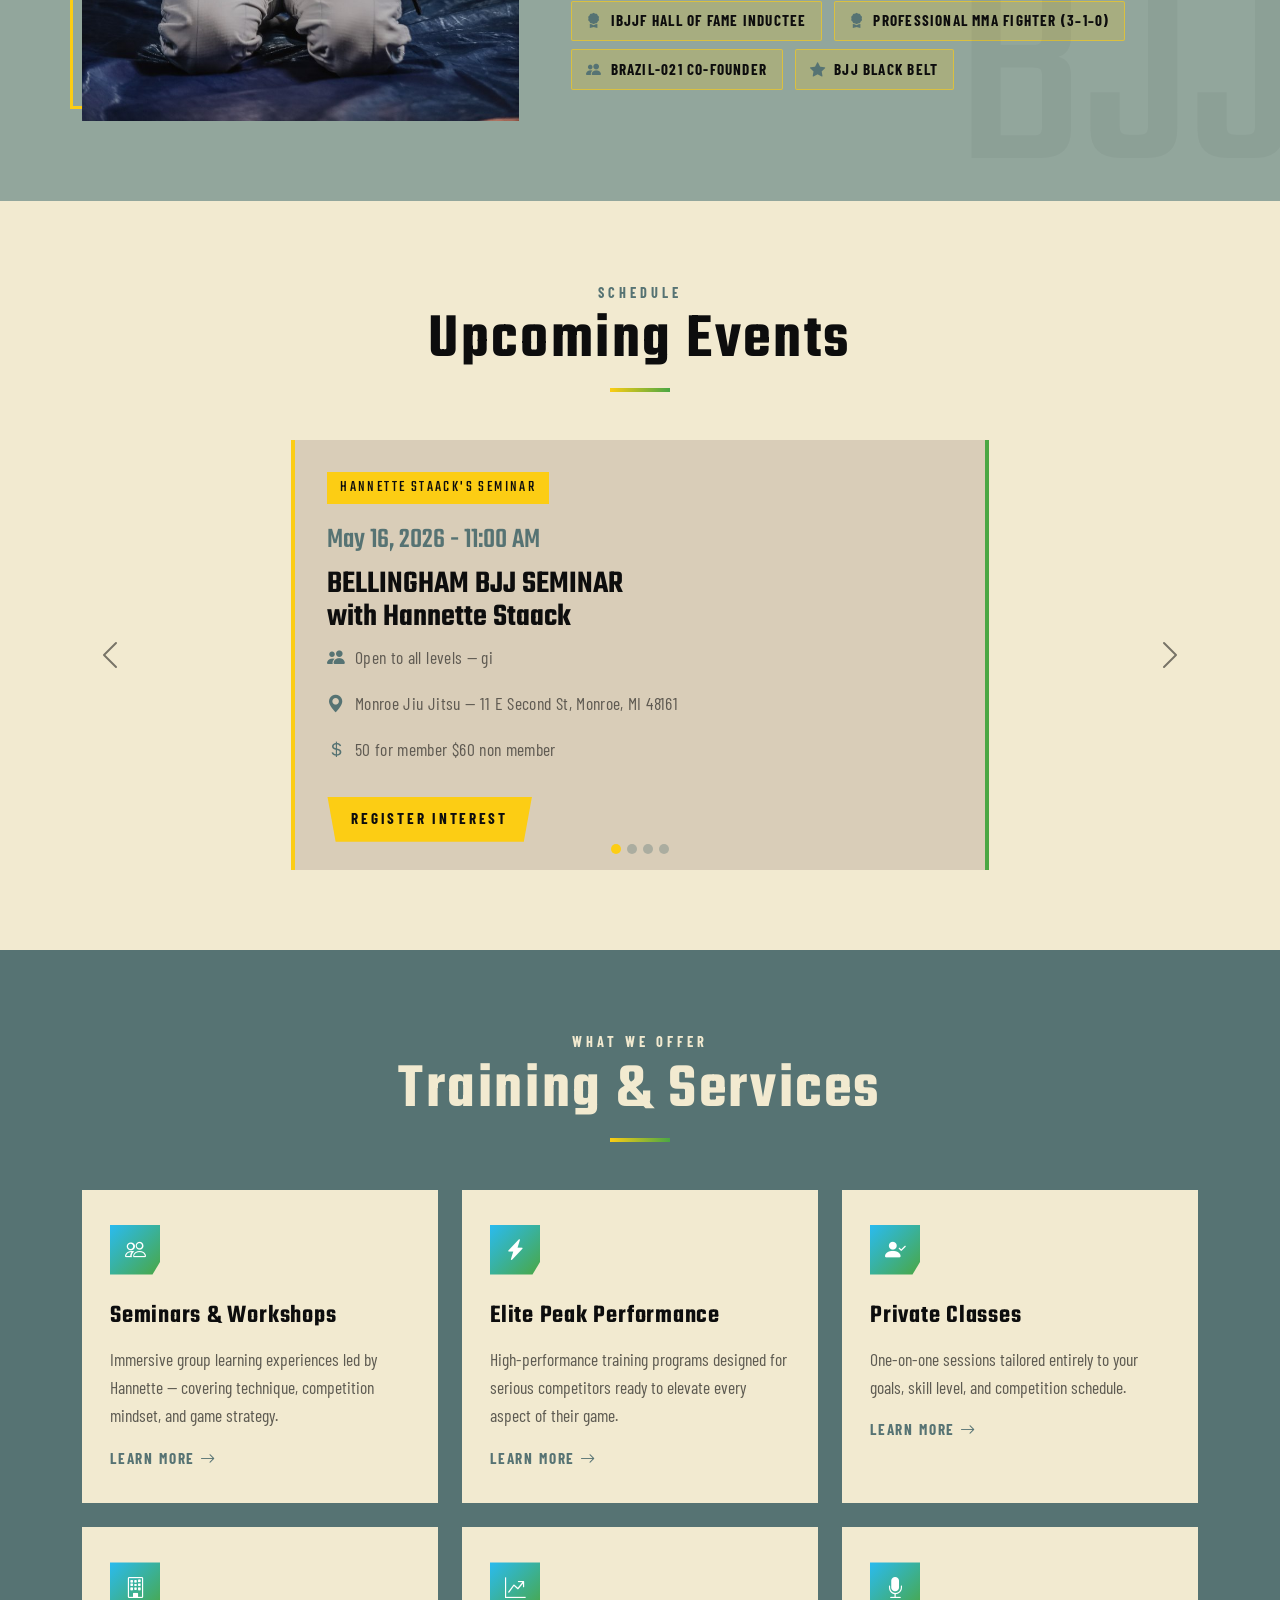
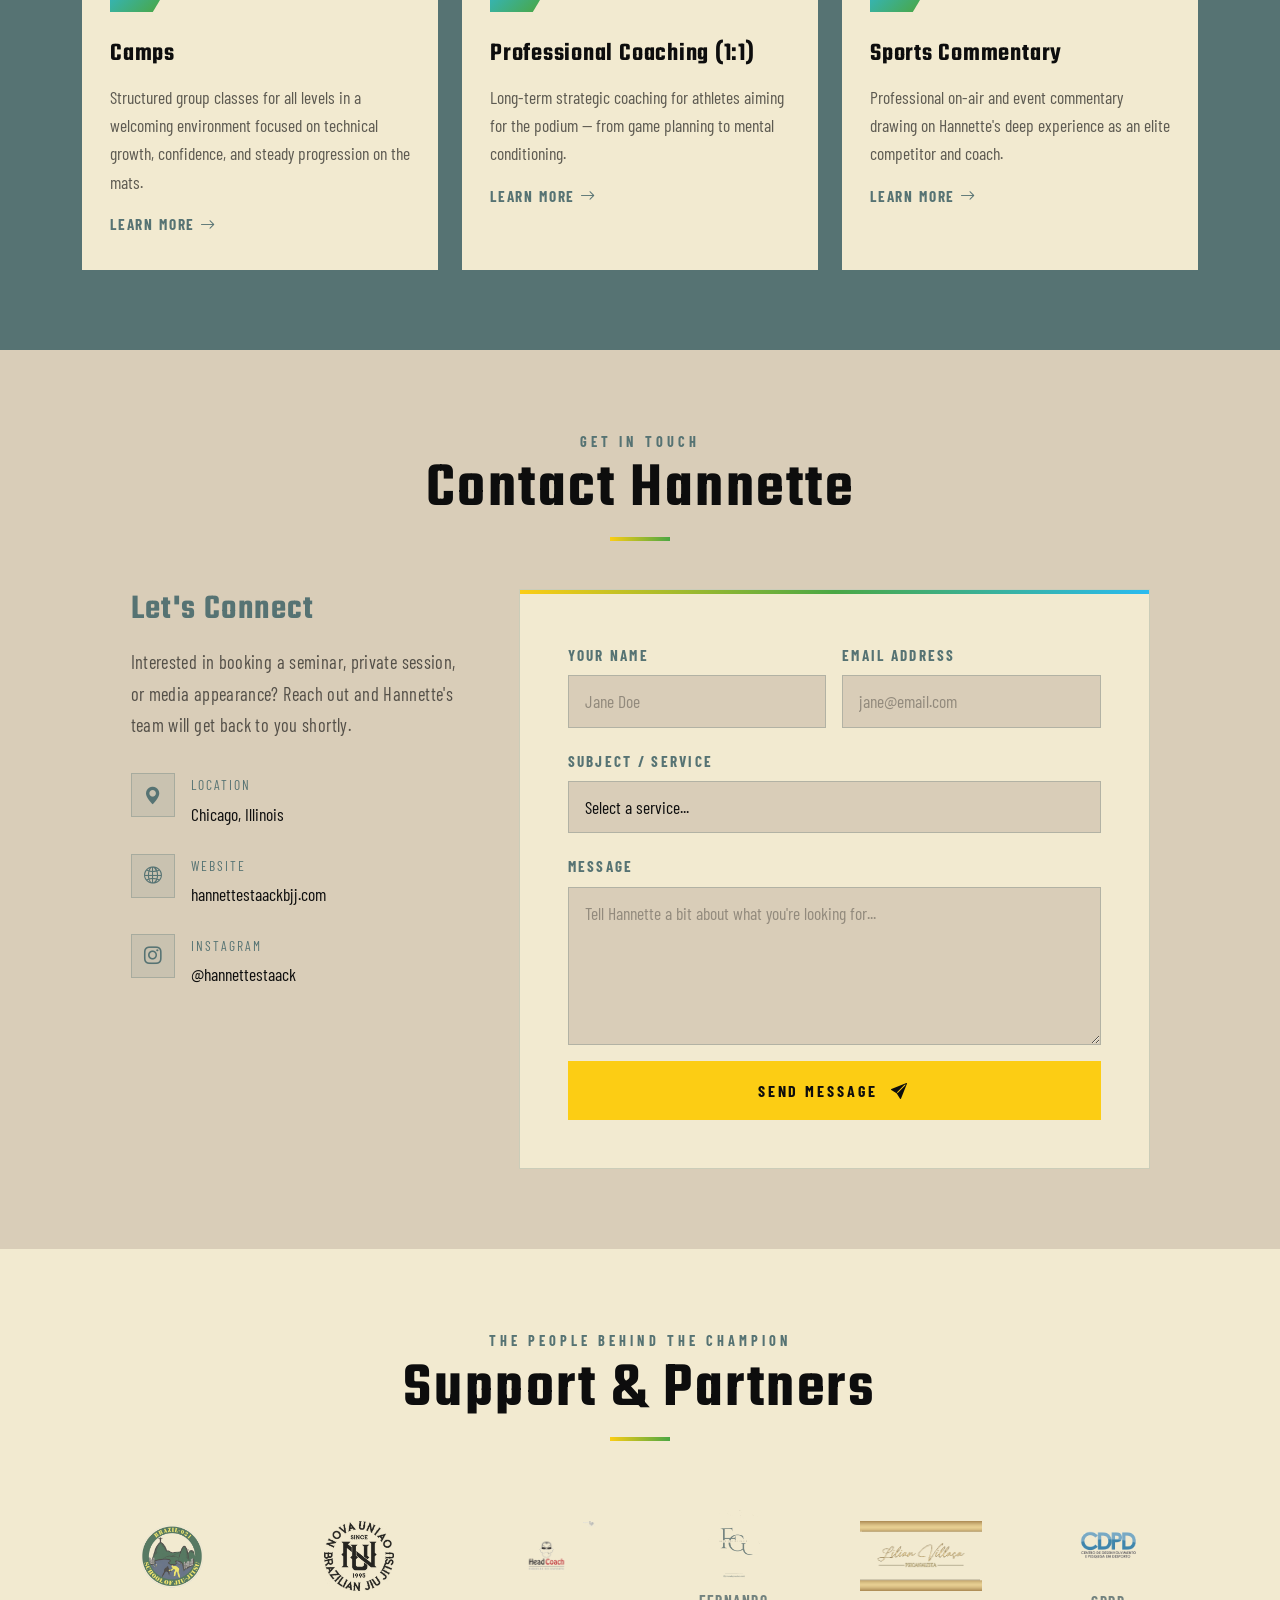
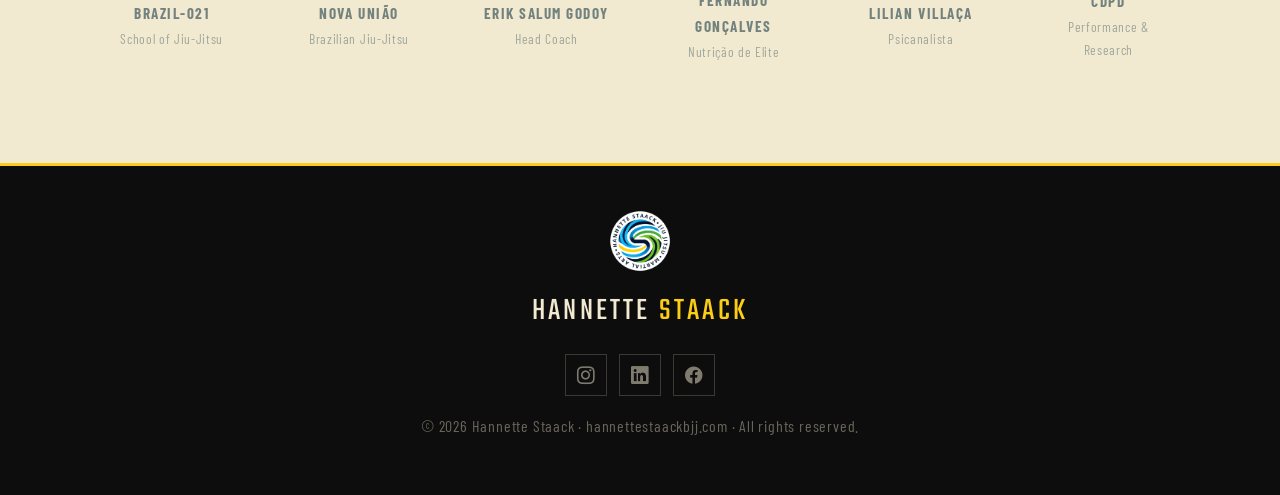
==== commit 7d5e3e67: "nova versão verde - tipografia, parceiros e modais" ====
--- a/index.html
+++ b/index.html
@@ -7,25 +7,207 @@
 
   <!-- Bootstrap 5 -->
   <link href="https://cdn.jsdelivr.net/npm/bootstrap@5.3.3/dist/css/bootstrap.min.css" rel="stylesheet"/>
-  <!-- Google Fonts -->
-  <link href="https://fonts.googleapis.com/css2?family=Bebas+Neue&family=Barlow:ital,wght@0,400;0,600;0,700;1,400&display=swap" rel="stylesheet"/>
+  <!-- Google Fonts — Teko + Barlow Condensed -->
+  <link href="https://fonts.googleapis.com/css2?family=Teko:wght@400;500;600;700&family=Barlow+Condensed:ital,wght@0,400;0,600;0,700;1,400&display=swap" rel="stylesheet"/>
   <!-- Bootstrap Icons -->
   <link href="https://cdn.jsdelivr.net/npm/bootstrap-icons@1.11.3/font/bootstrap-icons.min.css" rel="stylesheet"/>
-  <!-- Custom CSS -->
-  <link href="css/style.css" rel="stylesheet"/>
+
+  <style>
+    :root {
+      --cream:       #f2ead0;
+      --sand:        #d9cdb8;
+      --sage:        #92a69c;
+      --teal:        #567373;
+      --green:       #4aa744;
+      --blue:        #2abbf0;
+      --gold:        #fccd14;
+      --dark:        #0d0d0d;
+      --white:       #ffffff;
+      --font-display: 'Teko', sans-serif;
+      --font-body:    'Barlow Condensed', sans-serif;
+    }
+
+    *, *::before, *::after { box-sizing: border-box; margin: 0; padding: 0; }
+    html { scroll-behavior: smooth; }
+    body {
+      background: var(--cream);
+      color: var(--dark);
+      font-family: var(--font-body);
+      font-size: 1.2rem;
+      line-height: 1.7;
+      overflow-x: hidden;
+    }
+    h1, h2, h3, h4, h5 { font-family: var(--font-display); letter-spacing: 0.04em; }
+
+    /* ─── NAVBAR ─── */
+    .navbar {
+      background: rgba(86,115,115,0.97);
+      backdrop-filter: blur(10px);
+      border-bottom: 3px solid var(--gold);
+      padding: 0.75rem 0;
+      position: sticky; top: 0; z-index: 1000;
+      transition: background 0.3s;
+    }
+    .navbar-brand { font-family: var(--font-display); font-size: 1.8rem; letter-spacing: 0.1em; color: var(--cream) !important; line-height: 1; }
+    .navbar-brand span { color: var(--gold); }
+    .nav-link { color: rgba(242,234,208,0.85) !important; font-family: var(--font-body); font-weight: 700; font-size: 1rem; letter-spacing: 0.15em; text-transform: uppercase; padding: 0.5rem 1rem !important; transition: color 0.2s; }
+    .nav-link:hover { color: var(--gold) !important; }
+    .navbar-toggler { border-color: var(--gold); }
+    .navbar-toggler-icon { background-image: url("data:image/svg+xml,%3csvg xmlns='http://www.w3.org/2000/svg' viewBox='0 0 30 30'%3e%3cpath stroke='%23fccd14' stroke-width='2' d='M4 7h22M4 15h22M4 23h22'/%3e%3c/svg%3e"); }
+
+    /* ─── HERO ─── */
+    #hero {
+      min-height: 100vh;
+      background: linear-gradient(135deg, rgba(242,234,208,0.96) 45%, rgba(74,167,68,0.10) 100%);
+      display: flex; align-items: center; position: relative; overflow: hidden;
+    }
+    #hero::before {
+      content: ''; position: absolute; right: -80px; top: 0; width: 420px; height: 100%;
+      background: linear-gradient(180deg, var(--gold) 0%, var(--green) 100%);
+      opacity: 0.08; transform: skewX(-8deg);
+    }
+    .hero-tag { display: inline-block; background: var(--teal); color: var(--cream); font-family: var(--font-body); font-weight: 700; font-size: 0.9rem; letter-spacing: 0.2em; text-transform: uppercase; padding: 0.35rem 1rem; margin-bottom: 1.2rem; clip-path: polygon(0 0,100% 0,96% 100%,0 100%); }
+    .hero-title { font-family: var(--font-display); font-size: clamp(4rem,10vw,8rem); line-height: 0.88; letter-spacing: 0.03em; color: var(--dark); font-weight: 600; }
+    .hero-title .accent { color: var(--green); }
+    .hero-tagline { font-family: var(--font-display); font-size: 2rem; font-weight: 500; letter-spacing: 0.15em; text-transform: uppercase; color: var(--teal); margin: 0.4rem 0 0.8rem; padding-left: 0.5rem; }
+    .hero-subtitle { font-size: 1.25rem; color: var(--teal); max-width: 500px; margin: 0.3rem 0 2rem; font-style: italic; letter-spacing: 0.03em; padding-left: 0.5rem; }
+
+    /* ─── BUTTONS ─── */
+    .btn-primary-custom { background: var(--gold); color: var(--dark); border: none; font-family: var(--font-body); font-weight: 700; font-size: 1rem; letter-spacing: 0.18em; text-transform: uppercase; padding: 0.9rem 2.2rem; clip-path: polygon(0 0,100% 0,96% 100%,4% 100%); transition: background 0.2s,transform 0.2s; text-decoration: none; display: inline-block; }
+    .btn-primary-custom:hover { background: var(--green); color: var(--white); transform: translateY(-2px); }
+    .btn-outline-custom { border: 2px solid var(--teal); color: var(--teal); background: transparent; font-family: var(--font-body); font-weight: 700; font-size: 1rem; letter-spacing: 0.18em; text-transform: uppercase; padding: 0.8rem 2rem; transition: all 0.2s; text-decoration: none; display: inline-block; }
+    .btn-outline-custom:hover { background: var(--teal); color: var(--cream); }
+
+    /* ─── SECTIONS ─── */
+    section { padding: 5rem 0; }
+    .section-label { font-family: var(--font-body); font-size: 0.9rem; font-weight: 700; letter-spacing: 0.28em; text-transform: uppercase; color: var(--teal); margin-bottom: 0.4rem; }
+    .section-title { font-family: var(--font-display); font-size: clamp(2.5rem,5vw,4rem); font-weight: 600; line-height: 0.95; color: var(--dark); margin-bottom: 1rem; }
+    .section-title-light { color: var(--cream); }
+    .title-bar { width: 60px; height: 4px; background: linear-gradient(90deg,var(--gold),var(--green)); margin-bottom: 2rem; }
+
+    /* ─── ABOUT ─── */
+    #about { background: var(--sage); position: relative; overflow: hidden; }
+    #about::after { content: 'BJJ'; position: absolute; right: -20px; bottom: -40px; font-family: var(--font-display); font-size: 20rem; color: rgba(13,13,13,0.04); line-height: 1; pointer-events: none; user-select: none; }
+    .about-img-wrapper { position: relative; }
+    .about-img-wrapper::before { content: ''; position: absolute; top: -12px; left: -12px; right: 12px; bottom: 12px; border: 3px solid var(--gold); z-index: 0; }
+    .about-img-wrapper img { position: relative; z-index: 1; width: 100%; display: block; }
+    .about-text { font-size: 1.2rem; color: rgba(13,13,13,0.8); margin-bottom: 1.5rem; letter-spacing: 0.02em; }
+    .achievement-chip { display: inline-flex; align-items: center; gap: 0.5rem; background: rgba(252,205,20,0.2); border: 1px solid rgba(252,205,20,0.6); color: var(--dark); border-radius: 2px; padding: 0.4rem 0.9rem; font-family: var(--font-body); font-size: 0.95rem; font-weight: 700; letter-spacing: 0.08em; text-transform: uppercase; margin: 0.25rem; }
+    .achievement-chip i { color: var(--teal); }
+
+    /* ─── EVENTS ─── */
+    #events { background: var(--cream); }
+    .event-card { background: var(--sand); border-left: 4px solid var(--gold); padding: 1.75rem 2rem; position: relative; overflow: hidden; transition: transform 0.2s,box-shadow 0.2s; }
+    .event-card:hover { transform: translateY(-4px); box-shadow: 0 12px 40px rgba(86,115,115,0.2); }
+    .event-card::before { content: ''; position: absolute; top: 0; right: 0; width: 4px; height: 100%; background: var(--green); }
+    .event-badge { background: var(--gold); color: var(--dark); font-family: var(--font-display); font-size: 1rem; letter-spacing: 0.15em; padding: 0.15rem 0.8rem; text-transform: uppercase; margin-bottom: 0.75rem; display: inline-block; }
+    .event-date { font-family: var(--font-display); font-size: 1.8rem; font-weight: 500; color: var(--teal); margin-bottom: 0.2rem; }
+    .event-name { font-family: var(--font-display); font-size: 2rem; font-weight: 600; line-height: 1.05; color: var(--dark); margin-bottom: 0.5rem; }
+    .event-detail { font-family: var(--font-body); font-size: 1.1rem; color: rgba(13,13,13,0.6); letter-spacing: 0.02em; }
+    .event-detail i { color: var(--teal); margin-right: 0.3rem; }
+
+    /* ─── EVENTS CAROUSEL ─── */
+    #eventsCarousel { padding-bottom: 3rem; }
+    #eventsCarousel .carousel-inner { overflow: visible; }
+    #eventsCarousel { overflow: hidden; }
+    #eventsCarousel .carousel-item { transition: transform 0.5s ease; }
+    #eventsCarousel .carousel-item-next,
+    #eventsCarousel .carousel-item-prev { opacity: 0.4; transform: scale(0.95); }
+    #eventsCarousel .carousel-indicators { bottom: 0; }
+    #eventsCarousel .carousel-indicators button { background-color: var(--teal); width: 10px; height: 10px; border-radius: 50%; border: none; opacity: 0.35; }
+    #eventsCarousel .carousel-indicators button.active { opacity: 1; background-color: var(--gold); }
+    #eventsCarousel .carousel-control-prev, #eventsCarousel .carousel-control-next { width: 5%; opacity: 0.5; }
+    #eventsCarousel .carousel-control-prev-icon, #eventsCarousel .carousel-control-next-icon { filter: invert(1) sepia(1) saturate(2) hue-rotate(10deg); }
+    #eventsCarousel .carousel-control-prev:hover, #eventsCarousel .carousel-control-next:hover { opacity: 1; }
+
+    /* ─── SERVICES ─── */
+    #services { background: var(--teal); }
+    .service-card { background: var(--cream); border-top: 3px solid transparent; padding: 2rem 1.75rem; height: 100%; transition: border-color 0.2s,transform 0.2s,box-shadow 0.2s; cursor: pointer; }
+    .service-card:hover { border-top-color: var(--gold); transform: translateY(-5px); box-shadow: 0 16px 48px rgba(13,13,13,0.15); }
+    .service-icon { width: 50px; height: 50px; background: linear-gradient(135deg,var(--blue),var(--green)); display: flex; align-items: center; justify-content: center; font-size: 1.3rem; color: var(--white); margin-bottom: 1.2rem; clip-path: polygon(0 0,100% 0,100% 75%,85% 100%,0 100%); }
+    .service-title { font-family: var(--font-display); font-size: 1.6rem; font-weight: 600; color: var(--dark); margin-bottom: 0.5rem; letter-spacing: 0.03em; }
+    .service-desc { font-family: var(--font-body); font-size: 1.1rem; color: rgba(13,13,13,0.65); line-height: 1.6; }
+    .service-more { font-family: var(--font-body); font-size: 0.95rem; font-weight: 700; letter-spacing: 0.12em; text-transform: uppercase; color: var(--teal); margin-top: 1rem; transition: color 0.2s; }
+    .service-card:hover .service-more { color: #b8860b; }
+
+    /* ─── SERVICE MODALS ─── */
+    .service-modal-content { background: var(--cream); border: none; border-radius: 0; border-top: 4px solid var(--gold); }
+    .service-modal-header { background: var(--teal); border-bottom: none; padding: 1.5rem 2rem; display: flex; align-items: center; justify-content: space-between; }
+    .service-modal-label { font-family: var(--font-body); font-size: 0.85rem; font-weight: 700; letter-spacing: 0.25em; text-transform: uppercase; color: rgba(242,234,208,0.6); margin-bottom: 0.2rem; }
+    .service-modal-title { font-family: var(--font-display); font-size: 2.5rem; font-weight: 600; color: var(--cream); line-height: 1; margin: 0; }
+    .service-modal-close { background: transparent; border: 1px solid rgba(242,234,208,0.3); color: var(--cream); width: 38px; height: 38px; display: flex; align-items: center; justify-content: center; cursor: pointer; transition: all 0.2s; flex-shrink: 0; }
+    .service-modal-close:hover { background: var(--gold); border-color: var(--gold); color: var(--dark); }
+    .service-modal-body { padding: 2.5rem 2rem; background: var(--cream); }
+    .service-modal-text { font-family: var(--font-body); font-size: 1.15rem; color: rgba(13,13,13,0.8); line-height: 1.7; letter-spacing: 0.02em; margin-bottom: 0; }
+    .service-modal-divider { width: 50px; height: 3px; background: linear-gradient(90deg,var(--gold),var(--green)); margin: 1.75rem 0; }
+    .service-modal-testimonials-label { font-family: var(--font-body); font-size: 0.9rem; font-weight: 700; letter-spacing: 0.22em; text-transform: uppercase; color: var(--teal); margin-bottom: 1.2rem; }
+    .service-testimonial { background: var(--sand); border-left: 3px solid var(--gold); padding: 1rem 1.25rem; margin-bottom: 1rem; }
+    .service-testimonial-quote { font-family: var(--font-body); font-size: 1.1rem; font-style: italic; color: rgba(13,13,13,0.8); line-height: 1.6; margin-bottom: 0.75rem; }
+    .service-testimonial-author { display: flex; align-items: center; gap: 0.75rem; }
+    .service-testimonial-name { font-family: var(--font-body); font-size: 1rem; font-weight: 700; letter-spacing: 0.05em; color: var(--dark); }
+    .service-testimonial-role { font-family: var(--font-body); font-size: 0.95rem; color: var(--teal); letter-spacing: 0.05em; }
+    .service-testimonial-role::before { content: '·'; margin-right: 0.75rem; color: var(--sage); }
+    .service-modal-img { width: 100%; height: 420px; object-fit: cover; object-position: center; display: block; }
+    .service-modal-img-placeholder { width: 100%; height: 420px; background: var(--sand); display: flex; flex-direction: column; align-items: center; justify-content: center; gap: 0.75rem; color: rgba(13,13,13,0.35); font-family: var(--font-body); font-size: 1rem; letter-spacing: 0.1em; text-transform: uppercase; }
+
+    /* ─── CONTACT ─── */
+    #contact { background: var(--sand); }
+    .contact-wrapper { background: var(--cream); border: 1px solid rgba(86,115,115,0.25); padding: 3rem; position: relative; overflow: hidden; }
+    .contact-wrapper::before { content: ''; position: absolute; top: 0; left: 0; width: 100%; height: 4px; background: linear-gradient(90deg,var(--gold),var(--green),var(--blue)); }
+    .contact-heading { font-family: var(--font-display); font-size: 2.2rem; font-weight: 600; color: var(--teal); margin-bottom: 1rem; }
+    .contact-intro { font-family: var(--font-body); font-size: 1.15rem; color: rgba(13,13,13,0.65); margin-bottom: 2rem; letter-spacing: 0.02em; }
+    .form-label { font-family: var(--font-body); font-size: 0.95rem; font-weight: 700; letter-spacing: 0.15em; text-transform: uppercase; color: var(--teal); margin-bottom: 0.4rem; }
+    .form-control, .form-select { background: var(--sand) !important; border: 1px solid rgba(86,115,115,0.3) !important; color: var(--dark) !important; border-radius: 0 !important; padding: 0.75rem 1rem; font-family: var(--font-body); font-size: 1.1rem; transition: border-color 0.2s,box-shadow 0.2s; }
+    .form-control::placeholder { color: rgba(13,13,13,0.35); }
+    .form-control:focus, .form-select:focus { border-color: var(--teal) !important; box-shadow: 0 0 0 3px rgba(86,115,115,0.15) !important; outline: none; }
+    .form-select option { background: var(--cream); color: var(--dark); }
+    .contact-info-item { display: flex; align-items: flex-start; gap: 1rem; margin-bottom: 1.5rem; }
+    .contact-icon { width: 44px; height: 44px; background: rgba(86,115,115,0.12); border: 1px solid rgba(86,115,115,0.3); display: flex; align-items: center; justify-content: center; color: var(--teal); font-size: 1.1rem; flex-shrink: 0; }
+    .contact-info-label { font-family: var(--font-body); font-size: 0.85rem; letter-spacing: 0.15em; text-transform: uppercase; color: var(--teal); margin-bottom: 0.2rem; }
+    .contact-info-value { font-family: var(--font-body); font-size: 1.1rem; color: var(--dark); }
+
+    /* ─── PARTNERS ─── */
+    #partners { background: var(--cream); }
+    .partner-item { display: flex; flex-direction: column; align-items: center; justify-content: center; padding: 1.25rem 1.5rem; filter: grayscale(30%); opacity: 0.85; transition: filter 0.2s,opacity 0.2s,transform 0.2s; }
+    .partner-item:hover { filter: grayscale(0%); opacity: 1; transform: translateY(-3px); }
+    .partner-item img { max-height: 70px; max-width: 160px; width: auto; object-fit: contain; }
+    .partner-item-name { font-family: var(--font-body); font-size: 0.95rem; font-weight: 700; letter-spacing: 0.1em; text-transform: uppercase; color: var(--teal); margin-top: 0.6rem; text-align: center; }
+    .partner-item-role { font-family: var(--font-body); font-size: 0.85rem; color: var(--teal); opacity: 0.65; letter-spacing: 0.05em; text-align: center; }
+
+    /* ─── FOOTER ─── */
+    footer { background: var(--dark); border-top: 3px solid var(--gold); padding: 2.5rem 0; text-align: center; }
+    .footer-brand { font-family: var(--font-display); font-size: 2rem; letter-spacing: 0.1em; color: var(--cream); margin-bottom: 0.5rem; }
+    .footer-brand span { color: var(--gold); }
+    .footer-text { font-family: var(--font-body); font-size: 1rem; color: rgba(242,234,208,0.4); letter-spacing: 0.05em; }
+    .social-links { margin: 1rem 0; }
+    .social-link { display: inline-flex; align-items: center; justify-content: center; width: 42px; height: 42px; border: 1px solid rgba(242,234,208,0.2); color: rgba(242,234,208,0.5); font-size: 1.1rem; margin: 0 0.25rem; transition: all 0.2s; text-decoration: none; }
+    .social-link:hover { background: var(--gold); border-color: var(--gold); color: var(--dark); }
+
+    /* ─── ANIMATIONS ─── */
+    @keyframes fadeUp { from { opacity:0; transform:translateY(30px); } to { opacity:1; transform:translateY(0); } }
+    .hero-content > * { animation: fadeUp 0.7s ease both; }
+    .hero-content > *:nth-child(1) { animation-delay: 0.1s; }
+    .hero-content > *:nth-child(2) { animation-delay: 0.25s; }
+    .hero-content > *:nth-child(3) { animation-delay: 0.4s; }
+    .hero-content > *:nth-child(4) { animation-delay: 0.55s; }
+    .hero-content > *:nth-child(5) { animation-delay: 0.7s; }
+
+    /* ─── RESPONSIVE ─── */
+    @media (max-width: 768px) {
+      .contact-wrapper { padding: 2rem 1.5rem; }
+      .hero-title { font-size: clamp(3.2rem,12vw,5rem); }
+    }
+  </style>
 </head>
-
 <body>
 
-  <!-- ══════════════════ NAVBAR ══════════════════════ -->
+  <!-- NAVBAR -->
   <nav class="navbar navbar-expand-lg">
     <div class="container">
       <a class="navbar-brand" href="#hero">
         <img src="img/logo.png" alt="Hannette Staack BJJ" height="48" class="me-2">HANNETTE <span>STAACK</span>
       </a>
-      <button class="navbar-toggler" type="button"
-              data-bs-toggle="collapse" data-bs-target="#navMenu"
-              aria-controls="navMenu" aria-expanded="false" aria-label="Toggle navigation">
+      <button class="navbar-toggler" type="button" data-bs-toggle="collapse" data-bs-target="#navMenu" aria-controls="navMenu" aria-expanded="false" aria-label="Toggle navigation">
         <span class="navbar-toggler-icon"></span>
       </button>
       <div class="collapse navbar-collapse" id="navMenu">
@@ -34,92 +216,63 @@
           <li class="nav-item"><a class="nav-link" href="#events">Events</a></li>
           <li class="nav-item"><a class="nav-link" href="#services">Services</a></li>
           <li class="nav-item"><a class="nav-link" href="#contact">Contact</a></li>
+          <li class="nav-item"><a class="nav-link" href="#partners">Partners</a></li>
         </ul>
       </div>
     </div>
   </nav>
 
-  <!-- ══════════════════ HERO ════════════════════════ -->
+  <!-- HERO -->
   <section id="hero">
     <div class="container">
       <div class="row align-items-center">
         <div class="col-lg-7 hero-content">
-          <div class="hero-tag">7× World Champion · ADCC Champion</div>
-          <h1 class="hero-title">
-            HANNETTE<br>
-            <span class="accent">STAACK</span><br>
-            <span class="accent-blue" style="font-size: 55%;">BJJ Black Belt</span>
-          </h1>
-          <p class="hero-subtitle">
-            Co-founder of Brazil-021 · Competitor · Coach · Legend.<br>
-            Elevating the female presence in Jiu-Jitsu worldwide.
-          </p>
-          <div class="hero-stats">
-            <div>
-              <div class="hero-stat-num">7×</div>
-              <div class="hero-stat-label">World Titles</div>
-            </div>
-            <div>
-              <div class="hero-stat-num">1×</div>
-              <div class="hero-stat-label">ADCC Champion</div>
-            </div>
-            <div>
-              <div class="hero-stat-num">BJJ</div>
-              <div class="hero-stat-label">Black Belt</div>
-            </div>
-          </div>
+          <div class="hero-tag">7× World Champion · 3× ADCC Champion</div>
+          <h1 class="hero-title">HANNETTE<br><span class="accent">STAACK</span></h1>
+          <p class="hero-tagline">Athlete · Coach · Pioneer</p>
+          <p class="hero-subtitle">A Legacy of Strength. A Culture of Growth.</p>
           <div class="d-flex flex-wrap gap-3">
-            <a href="#services" class="btn-primary-custom">Book a Session</a>
+            <a href="#contact" class="btn-primary-custom">Contact me</a>
             <a href="#about" class="btn-outline-custom">Learn More</a>
           </div>
         </div>
-        <div class="col-lg-5 d-none d-lg-block hero-img-col">
-          <img src="img/hannette-hero.png" alt="Hannette Staack" class="hero-img">
+        <div class="col-lg-5 d-none d-lg-block" style="position:relative;">
+          <img src="img/hannette-hero.png" alt="Hannette Staack"
+            style="position:absolute; top:-700px; left:-300px; height:1500px; width:auto; mix-blend-mode:multiply; object-fit:contain; filter:brightness(0.88) contrast(1.05);">
         </div>
       </div>
     </div>
   </section>
 
-  <!-- ══════════════════ ABOUT ═══════════════════════ -->
+  <!-- ABOUT -->
   <section id="about">
     <div class="container">
       <div class="row align-items-center g-5">
-
         <div class="col-lg-5">
           <div class="about-img-wrapper">
             <img src="img/hannette-about.jpg" alt="Hannette Staack" class="img-fluid">
           </div>
         </div>
-
         <div class="col-lg-7">
           <p class="section-label">About the Champion</p>
           <h2 class="section-title">More Than a Fighter.<br>A Movement.</h2>
           <div class="title-bar"></div>
-          <p class="about-text">
-            Hannette Staack is a Brazilian Jiu-Jitsu black belt, co-founder of
-            <strong class="text-gold">Brazil-021 School of Jiu-Jitsu</strong>,
-            and one of the greatest competitors in the sport's history. With seven world
-            titles and an ADCC championship, her legacy on the mats is unmatched.
-          </p>
-          <p class="about-text mb-4">
-            Beyond her achievements, Hannette is recognized as an exceptional teacher
-            and a key figure in strengthening the female presence in Jiu-Jitsu — inspiring
-            a new generation of athletes around the world.
-          </p>
+          <p class="about-text">Hannette Staack is a Brazilian Jiu-Jitsu black belt, co-founder of <strong style="color:var(--dark);">Brazil-021 School of Jiu-Jitsu</strong>, and one of the greatest competitors in the sport's history. With seven world titles and an ADCC championship, her legacy on the mats is unmatched.</p>
+          <p class="about-text" style="margin-bottom:2rem;">Beyond her achievements, Hannette is recognized as an exceptional teacher and a key figure in strengthening the female presence in Jiu-Jitsu — inspiring a new generation of athletes around the world.</p>
           <div>
-            <span class="achievement-chip"><i class="bi bi-trophy-fill"></i> 7× World Champion</span>
-            <span class="achievement-chip"><i class="bi bi-award-fill"></i> ADCC Champion</span>
+            <span class="achievement-chip"><i class="bi bi-trophy-fill"></i> 7× Jiu-Jitsu World Champion (Gi)</span>
+            <span class="achievement-chip"><i class="bi bi-award-fill"></i> 3× ADCC Champion</span>
+            <span class="achievement-chip"><i class="bi bi-award-fill"></i> IBJJF Hall of Fame Inductee</span>
+            <span class="achievement-chip"><i class="bi bi-award-fill"></i> Professional MMA Fighter (3–1–0)</span>
             <span class="achievement-chip"><i class="bi bi-people-fill"></i> Brazil-021 Co-Founder</span>
             <span class="achievement-chip"><i class="bi bi-star-fill"></i> BJJ Black Belt</span>
-            <span class="achievement-chip"><i class="bi bi-geo-alt-fill"></i> Based in Chicago</span>
-          </div>
-        </div>
-
+          </div>
+        </div>
       </div>
     </div>
   </section>
 
-  <!-- ══════════════════ EVENTS ══════════════════════ -->
+  <!-- EVENTS -->
   <section id="events">
     <div class="container">
       <div class="text-center mb-5">
@@ -127,106 +280,309 @@
         <h2 class="section-title">Upcoming Events</h2>
         <div class="title-bar mx-auto"></div>
       </div>
-
-      <div class="row g-4 justify-content-center">
-
-        <div class="col-lg-6">
-          <div class="event-card">
-            <div class="event-badge">Women's Camp</div>
-            <div class="event-date">June 26 – 27, 2025</div>
-            <div class="event-name">Rolling with the Ladies<br>Jiu-Jitsu Camp</div>
-            <p class="event-detail mt-2">
-              <i class="bi bi-people-fill"></i>
-              Featuring World Champions <strong>Hannette Staack</strong> &amp; <strong>Nathalie Ribeiro</strong>
-            </p>
-            <p class="event-detail">
-              <i class="bi bi-geo-alt-fill"></i>
-              Monroe Jiu Jitsu — 11 E Second St, Monroe, MI 48161
-            </p>
-            <a href="#contact" class="btn-primary-custom mt-3 btn-sm-custom">Register Interest</a>
-          </div>
-        </div>
-
-        <div class="col-lg-6">
-          <div class="event-card event-card--muted">
-            <div class="event-badge event-badge--blue">Coming Soon</div>
-            <div class="event-date event-date--muted">More events coming</div>
-            <div class="event-name event-name--muted">Stay Tuned</div>
-            <p class="event-detail mt-2">
-              <i class="bi bi-bell-fill"></i>
-              Follow on social media or subscribe below for updates.
-            </p>
-          </div>
-        </div>
-
+      <div id="eventsCarousel" class="carousel slide" data-bs-ride="carousel" data-bs-interval="4000" data-bs-wrap="true" style="padding: 0 8%;">
+        <div class="carousel-indicators">
+          <button type="button" data-bs-target="#eventsCarousel" data-bs-slide-to="0" class="active" aria-current="true"></button>
+          <button type="button" data-bs-target="#eventsCarousel" data-bs-slide-to="1"></button>
+          <button type="button" data-bs-target="#eventsCarousel" data-bs-slide-to="2"></button>
+          <button type="button" data-bs-target="#eventsCarousel" data-bs-slide-to="3"></button>
+        </div>
+        <div class="carousel-inner">
+          <div class="carousel-item active">
+            <div class="row g-4 justify-content-center"><div class="col-lg-9">
+              <div class="event-card">
+                <div class="event-badge">Hannette Staack's Seminar</div>
+                <div class="event-date">May 16, 2026 - 11:00 AM</div>
+                <div class="event-name">BELLINGHAM BJJ SEMINAR<br>with Hannette Staack</div>
+                <p class="event-detail mt-2"><i class="bi bi-people-fill"></i> Open to all levels — gi</p>
+                <p class="event-detail"><i class="bi bi-geo-alt-fill"></i> Monroe Jiu Jitsu — 11 E Second St, Monroe, MI 48161</p>
+                <p class="event-detail"><i class="bi bi-currency-dollar"></i> 50 for member $60 non member</p>
+                <a href="https://bellinghambjj.com/hannette/" target="_blank" class="btn-primary-custom mt-3" style="font-size:0.95rem; padding:0.6rem 1.5rem;">Register Interest</a>
+              </div>
+            </div></div>
+          </div>
+          <div class="carousel-item">
+            <div class="row g-4 justify-content-center"><div class="col-lg-9">
+              <div class="event-card">
+                <div class="event-badge">Women's Camp</div>
+                <div class="event-date">June 26 – 27, 2026</div>
+                <div class="event-name">ROLLING WITH THE LADIES<br>Jiu-Jitsu Camp</div>
+                <p class="event-detail mt-2"><i class="bi bi-people-fill"></i> Featuring World Champions <strong>Hannette Staack</strong> &amp; <strong>Nathalie Ribeiro</strong></p>
+                <p class="event-detail"><i class="bi bi-geo-alt-fill"></i> Monroe Jiu Jitsu — 11 E Second St, Monroe, MI 48161</p>
+                <p class="event-detail"><i class="bi bi-currency-dollar"></i> 00 per person</p>
+                <a href="#contact" class="btn-primary-custom mt-3" style="font-size:0.95rem; padding:0.6rem 1.5rem;">Register Interest</a>
+              </div>
+            </div></div>
+          </div>
+          <div class="carousel-item">
+            <div class="row g-4 justify-content-center"><div class="col-lg-9">
+              <div class="event-card">
+                <div class="event-badge">Workshop</div>
+                <div class="event-date">October 5, 2025</div>
+                <div class="event-name">Elite Performance<br>Workshop</div>
+                <p class="event-detail mt-2"><i class="bi bi-lightning-charge-fill"></i> Competition preparation &amp; peak performance</p>
+                <p class="event-detail"><i class="bi bi-geo-alt-fill"></i> Location TBA</p>
+                <p class="event-detail"><i class="bi bi-currency-dollar"></i> $00 per person</p>
+                <a href="#contact" class="btn-primary-custom mt-3" style="font-size:0.95rem; padding:0.6rem 1.5rem;">Register Interest</a>
+              </div>
+            </div></div>
+          </div>
+          <div class="carousel-item">
+            <div class="row g-4 justify-content-center"><div class="col-lg-9">
+              <div class="event-card" style="border-left-color:var(--teal); opacity:0.6;">
+                <div class="event-badge" style="background:var(--teal); color:var(--cream);">Coming Soon</div>
+                <div class="event-date" style="color:rgba(13,13,13,0.4);">More events coming</div>
+                <div class="event-name" style="color:rgba(13,13,13,0.4);">Stay Tuned</div>
+                <p class="event-detail mt-2"><i class="bi bi-bell-fill"></i> Follow on social media or subscribe below for updates.</p>
+              </div>
+            </div></div>
+          </div>
+        </div>
+        <button class="carousel-control-prev" type="button" data-bs-target="#eventsCarousel" data-bs-slide="prev"><span class="carousel-control-prev-icon"></span></button>
+        <button class="carousel-control-next" type="button" data-bs-target="#eventsCarousel" data-bs-slide="next"><span class="carousel-control-next-icon"></span></button>
       </div>
     </div>
   </section>
 
-  <!-- ══════════════════ SERVICES ════════════════════ -->
+  <!-- SERVICES -->
   <section id="services">
     <div class="container">
       <div class="text-center mb-5">
-        <p class="section-label">What We Offer</p>
-        <h2 class="section-title">Training & Services</h2>
+        <p class="section-label" style="color:var(--cream);">What We Offer</p>
+        <h2 class="section-title section-title-light">Training & Services</h2>
         <div class="title-bar mx-auto"></div>
       </div>
-
       <div class="row g-4">
-
         <div class="col-sm-6 col-lg-4">
-          <div class="service-card">
+          <div class="service-card" data-bs-toggle="modal" data-bs-target="#modalSeminars">
             <div class="service-icon"><i class="bi bi-people"></i></div>
             <div class="service-title">Seminars & Workshops</div>
             <p class="service-desc">Immersive group learning experiences led by Hannette — covering technique, competition mindset, and game strategy.</p>
-          </div>
-        </div>
-
+            <div class="service-more">Learn more <i class="bi bi-arrow-right"></i></div>
+          </div>
+        </div>
         <div class="col-sm-6 col-lg-4">
-          <div class="service-card">
+          <div class="service-card" data-bs-toggle="modal" data-bs-target="#modalElite">
             <div class="service-icon"><i class="bi bi-lightning-charge-fill"></i></div>
             <div class="service-title">Elite Peak Performance</div>
             <p class="service-desc">High-performance training programs designed for serious competitors ready to elevate every aspect of their game.</p>
-          </div>
-        </div>
-
+            <div class="service-more">Learn more <i class="bi bi-arrow-right"></i></div>
+          </div>
+        </div>
         <div class="col-sm-6 col-lg-4">
-          <div class="service-card">
+          <div class="service-card" data-bs-toggle="modal" data-bs-target="#modalPrivate">
             <div class="service-icon"><i class="bi bi-person-check-fill"></i></div>
             <div class="service-title">Private Classes</div>
             <p class="service-desc">One-on-one sessions tailored entirely to your goals, skill level, and competition schedule.</p>
-          </div>
-        </div>
-
+            <div class="service-more">Learn more <i class="bi bi-arrow-right"></i></div>
+          </div>
+        </div>
         <div class="col-sm-6 col-lg-4">
-          <div class="service-card">
+          <div class="service-card" data-bs-toggle="modal" data-bs-target="#modalCamps">
             <div class="service-icon"><i class="bi bi-building"></i></div>
-            <div class="service-title">Group Classes</div>
-            <p class="service-desc">Train with Hannette at her academy in Chicago — structured group classes for all levels in a welcoming environment.</p>
-          </div>
-        </div>
-
+            <div class="service-title">Camps</div>
+            <p class="service-desc">Structured group classes for all levels in a welcoming environment focused on technical growth, confidence, and steady progression on the mats.</p>
+            <div class="service-more">Learn more <i class="bi bi-arrow-right"></i></div>
+          </div>
+        </div>
         <div class="col-sm-6 col-lg-4">
-          <div class="service-card">
+          <div class="service-card" data-bs-toggle="modal" data-bs-target="#modalCoaching">
             <div class="service-icon"><i class="bi bi-graph-up-arrow"></i></div>
             <div class="service-title">Professional Coaching (1:1)</div>
             <p class="service-desc">Long-term strategic coaching for athletes aiming for the podium — from game planning to mental conditioning.</p>
-          </div>
-        </div>
-
+            <div class="service-more">Learn more <i class="bi bi-arrow-right"></i></div>
+          </div>
+        </div>
         <div class="col-sm-6 col-lg-4">
-          <div class="service-card">
+          <div class="service-card" data-bs-toggle="modal" data-bs-target="#modalCommentary">
             <div class="service-icon"><i class="bi bi-mic-fill"></i></div>
             <div class="service-title">Sports Commentary</div>
             <p class="service-desc">Professional on-air and event commentary drawing on Hannette's deep experience as an elite competitor and coach.</p>
-          </div>
-        </div>
-
+            <div class="service-more">Learn more <i class="bi bi-arrow-right"></i></div>
+          </div>
+        </div>
       </div>
     </div>
   </section>
 
-  <!-- ══════════════════ CONTACT ═════════════════════ -->
+  <!-- MODAL: Seminars -->
+  <div class="modal fade" id="modalSeminars" tabindex="-1" aria-labelledby="modalSeminarsLabel" aria-hidden="true">
+    <div class="modal-dialog modal-xl modal-dialog-centered modal-dialog-scrollable">
+      <div class="modal-content service-modal-content">
+        <div class="modal-header service-modal-header">
+          <div>
+            <div class="service-modal-label">What We Offer</div>
+            <h2 class="service-modal-title" id="modalSeminarsLabel">Seminars & Workshops</h2>
+          </div>
+          <button type="button" class="service-modal-close" data-bs-dismiss="modal"><i class="bi bi-x-lg"></i></button>
+        </div>
+        <div class="modal-body service-modal-body">
+          <div class="row g-5 align-items-start">
+            <div class="col-lg-6">
+              <p class="service-modal-text">These sessions are built to create meaningful learning experiences that go beyond step-by-step instruction. I focus on developing a clear and structured environment where students of different levels can learn effectively together. Each seminar is adapted to the needs of the hosting academy and may include technical breakdowns, focused drilling, situational training, and open discussion. The goal is to help students not only learn techniques, but also understand the principles behind them so they can apply and evolve their Jiu-Jitsu with confidence.</p>
+              <div class="service-modal-divider"></div>
+              <div class="service-modal-testimonials-label">What People Are Saying</div>
+              <div class="service-testimonial">
+                <p class="service-testimonial-quote">"One of the most well-structured seminars I've attended. Everything was explained clearly and built up in a way that made complex details easy to understand and apply."</p>
+                <div class="service-testimonial-author">
+                  <span class="service-testimonial-name">Cebolinha</span>
+                  <span class="service-testimonial-role">Black Belt Student</span>
+                </div>
+              </div>
+              <div class="service-testimonial">
+                <p class="service-testimonial-quote">"Great balance between technique, drilling, and live application. Everyone in the room, from beginners to advanced students, was fully engaged the entire time."</p>
+                <div class="service-testimonial-author">
+                  <span class="service-testimonial-name">Cascão</span>
+                  <span class="service-testimonial-role">Academy Owner</span>
+                </div>
+              </div>
+              <a href="#contact" class="btn-primary-custom mt-4" data-bs-dismiss="modal" style="clip-path:none; padding:0.85rem 2rem;">Book a Seminar <i class="bi bi-arrow-right ms-1"></i></a>
+            </div>
+            <div class="col-lg-6">
+              <img src="img/seminar-photo.jpg" alt="Hannette Staack Seminar" class="service-modal-img">
+            </div>
+          </div>
+        </div>
+      </div>
+    </div>
+  </div>
+
+  <!-- MODAL: Elite -->
+  <div class="modal fade" id="modalElite" tabindex="-1" aria-hidden="true">
+    <div class="modal-dialog modal-xl modal-dialog-centered modal-dialog-scrollable">
+      <div class="modal-content service-modal-content">
+        <div class="modal-header service-modal-header">
+          <div><div class="service-modal-label">What We Offer</div><h2 class="service-modal-title">Elite Peak Performance</h2></div>
+          <button type="button" class="service-modal-close" data-bs-dismiss="modal"><i class="bi bi-x-lg"></i></button>
+        </div>
+        <div class="modal-body service-modal-body">
+          <div class="row g-5 align-items-start">
+            <div class="col-lg-6">
+              <p class="service-modal-text">High-performance training programs designed for serious competitors ready to elevate every aspect of their game. These programs combine technical refinement, strategic game planning, and mental conditioning to prepare athletes for the highest level of competition.</p>
+              <div class="service-modal-divider"></div>
+              <div class="service-modal-testimonials-label">What People Are Saying</div>
+              <div class="service-testimonial">
+                <p class="service-testimonial-quote">"Add your testimonial here."</p>
+                <div class="service-testimonial-author"><span class="service-testimonial-name">Student Name</span><span class="service-testimonial-role">Belt & Role</span></div>
+              </div>
+              <a href="#contact" class="btn-primary-custom mt-4" data-bs-dismiss="modal" style="clip-path:none; padding:0.85rem 2rem;">Get Started <i class="bi bi-arrow-right ms-1"></i></a>
+            </div>
+            <div class="col-lg-6"><div class="service-modal-img-placeholder"><i class="bi bi-image" style="font-size:2.5rem; opacity:0.3;"></i><span>Add photo here</span></div></div>
+          </div>
+        </div>
+      </div>
+    </div>
+  </div>
+
+  <!-- MODAL: Private -->
+  <div class="modal fade" id="modalPrivate" tabindex="-1" aria-hidden="true">
+    <div class="modal-dialog modal-xl modal-dialog-centered modal-dialog-scrollable">
+      <div class="modal-content service-modal-content">
+        <div class="modal-header service-modal-header">
+          <div><div class="service-modal-label">What We Offer</div><h2 class="service-modal-title">Private Classes</h2></div>
+          <button type="button" class="service-modal-close" data-bs-dismiss="modal"><i class="bi bi-x-lg"></i></button>
+        </div>
+        <div class="modal-body service-modal-body">
+          <div class="row g-5 align-items-start">
+            <div class="col-lg-6">
+              <p class="service-modal-text">One-on-one sessions tailored entirely to your goals, skill level, and competition schedule. Private classes offer the most focused and personalized attention, allowing for rapid improvement in areas that matter most to your game.</p>
+              <div class="service-modal-divider"></div>
+              <div class="service-modal-testimonials-label">What People Are Saying</div>
+              <div class="service-testimonial">
+                <p class="service-testimonial-quote">"Add your testimonial here."</p>
+                <div class="service-testimonial-author"><span class="service-testimonial-name">Student Name</span><span class="service-testimonial-role">Belt & Role</span></div>
+              </div>
+              <a href="#contact" class="btn-primary-custom mt-4" data-bs-dismiss="modal" style="clip-path:none; padding:0.85rem 2rem;">Book a Private <i class="bi bi-arrow-right ms-1"></i></a>
+            </div>
+            <div class="col-lg-6"><div class="service-modal-img-placeholder"><i class="bi bi-image" style="font-size:2.5rem; opacity:0.3;"></i><span>Add photo here</span></div></div>
+          </div>
+        </div>
+      </div>
+    </div>
+  </div>
+
+  <!-- MODAL: Camps -->
+  <div class="modal fade" id="modalCamps" tabindex="-1" aria-hidden="true">
+    <div class="modal-dialog modal-xl modal-dialog-centered modal-dialog-scrollable">
+      <div class="modal-content service-modal-content">
+        <div class="modal-header service-modal-header">
+          <div><div class="service-modal-label">What We Offer</div><h2 class="service-modal-title">Camps</h2></div>
+          <button type="button" class="service-modal-close" data-bs-dismiss="modal"><i class="bi bi-x-lg"></i></button>
+        </div>
+        <div class="modal-body service-modal-body">
+          <div class="row g-5 align-items-start">
+            <div class="col-lg-6">
+              <p class="service-modal-text">Structured group classes for all levels in a welcoming environment focused on technical growth, confidence, and steady progression on the mats. Camps offer an immersive multi-day experience combining drilling, live training, and direct coaching from Hannette.</p>
+              <div class="service-modal-divider"></div>
+              <div class="service-modal-testimonials-label">What People Are Saying</div>
+              <div class="service-testimonial">
+                <p class="service-testimonial-quote">"Add your testimonial here."</p>
+                <div class="service-testimonial-author"><span class="service-testimonial-name">Student Name</span><span class="service-testimonial-role">Belt & Role</span></div>
+              </div>
+              <a href="#contact" class="btn-primary-custom mt-4" data-bs-dismiss="modal" style="clip-path:none; padding:0.85rem 2rem;">Join a Camp <i class="bi bi-arrow-right ms-1"></i></a>
+            </div>
+            <div class="col-lg-6"><div class="service-modal-img-placeholder"><i class="bi bi-image" style="font-size:2.5rem; opacity:0.3;"></i><span>Add photo here</span></div></div>
+          </div>
+        </div>
+      </div>
+    </div>
+  </div>
+
+  <!-- MODAL: Coaching -->
+  <div class="modal fade" id="modalCoaching" tabindex="-1" aria-hidden="true">
+    <div class="modal-dialog modal-xl modal-dialog-centered modal-dialog-scrollable">
+      <div class="modal-content service-modal-content">
+        <div class="modal-header service-modal-header">
+          <div><div class="service-modal-label">What We Offer</div><h2 class="service-modal-title">Professional Coaching (1:1)</h2></div>
+          <button type="button" class="service-modal-close" data-bs-dismiss="modal"><i class="bi bi-x-lg"></i></button>
+        </div>
+        <div class="modal-body service-modal-body">
+          <div class="row g-5 align-items-start">
+            <div class="col-lg-6">
+              <p class="service-modal-text">Long-term strategic coaching for athletes aiming for the podium — from game planning to mental conditioning. This is a committed partnership built around your specific goals, competition calendar, and development as both an athlete and person.</p>
+              <div class="service-modal-divider"></div>
+              <div class="service-modal-testimonials-label">What People Are Saying</div>
+              <div class="service-testimonial">
+                <p class="service-testimonial-quote">"Add your testimonial here."</p>
+                <div class="service-testimonial-author"><span class="service-testimonial-name">Student Name</span><span class="service-testimonial-role">Belt & Role</span></div>
+              </div>
+              <a href="#contact" class="btn-primary-custom mt-4" data-bs-dismiss="modal" style="clip-path:none; padding:0.85rem 2rem;">Start Coaching <i class="bi bi-arrow-right ms-1"></i></a>
+            </div>
+            <div class="col-lg-6"><div class="service-modal-img-placeholder"><i class="bi bi-image" style="font-size:2.5rem; opacity:0.3;"></i><span>Add photo here</span></div></div>
+          </div>
+        </div>
+      </div>
+    </div>
+  </div>
+
+  <!-- MODAL: Commentary -->
+  <div class="modal fade" id="modalCommentary" tabindex="-1" aria-hidden="true">
+    <div class="modal-dialog modal-xl modal-dialog-centered modal-dialog-scrollable">
+      <div class="modal-content service-modal-content">
+        <div class="modal-header service-modal-header">
+          <div><div class="service-modal-label">What We Offer</div><h2 class="service-modal-title">Sports Commentary</h2></div>
+          <button type="button" class="service-modal-close" data-bs-dismiss="modal"><i class="bi bi-x-lg"></i></button>
+        </div>
+        <div class="modal-body service-modal-body">
+          <div class="row g-5 align-items-start">
+            <div class="col-lg-6">
+              <p class="service-modal-text">Professional on-air and event commentary drawing on Hannette's deep experience as an elite competitor and coach. Available for live events, broadcast productions, and digital content that requires an authoritative and engaging voice in Jiu-Jitsu and martial arts.</p>
+              <div class="service-modal-divider"></div>
+              <div class="service-modal-testimonials-label">What People Are Saying</div>
+              <div class="service-testimonial">
+                <p class="service-testimonial-quote">"Add your testimonial here."</p>
+                <div class="service-testimonial-author"><span class="service-testimonial-name">Contact Name</span><span class="service-testimonial-role">Event / Organization</span></div>
+              </div>
+              <a href="#contact" class="btn-primary-custom mt-4" data-bs-dismiss="modal" style="clip-path:none; padding:0.85rem 2rem;">Get in Touch <i class="bi bi-arrow-right ms-1"></i></a>
+            </div>
+            <div class="col-lg-6"><div class="service-modal-img-placeholder"><i class="bi bi-image" style="font-size:2.5rem; opacity:0.3;"></i><span>Add photo here</span></div></div>
+          </div>
+        </div>
+      </div>
+    </div>
+  </div>
+
+  <!-- CONTACT -->
   <section id="contact">
     <div class="container">
       <div class="text-center mb-5">
@@ -234,45 +590,24 @@
         <h2 class="section-title">Contact Hannette</h2>
         <div class="title-bar mx-auto"></div>
       </div>
-
       <div class="row g-5 justify-content-center">
-
         <div class="col-lg-4">
           <h3 class="contact-heading">Let's Connect</h3>
-          <p class="contact-intro">
-            Interested in booking a seminar, private session, or media appearance? Reach out and Hannette's team will get back to you shortly.
-          </p>
-
+          <p class="contact-intro">Interested in booking a seminar, private session, or media appearance? Reach out and Hannette's team will get back to you shortly.</p>
           <div class="contact-info-item">
             <div class="contact-icon"><i class="bi bi-geo-alt-fill"></i></div>
-            <div>
-              <div class="contact-info-label">Location</div>
-              <div class="contact-info-value">Chicago, Illinois</div>
-            </div>
-          </div>
-
+            <div><div class="contact-info-label">Location</div><div class="contact-info-value">Chicago, Illinois</div></div>
+          </div>
           <div class="contact-info-item">
             <div class="contact-icon"><i class="bi bi-globe2"></i></div>
-            <div>
-              <div class="contact-info-label">Website</div>
-              <div class="contact-info-value">hannettestaackbjj.com</div>
-            </div>
-          </div>
-
+            <div><div class="contact-info-label">Website</div><div class="contact-info-value">hannettestaackbjj.com</div></div>
+          </div>
           <div class="contact-info-item">
             <div class="contact-icon"><i class="bi bi-instagram"></i></div>
-            <div>
-              <div class="contact-info-label">Instagram</div>
-              <div class="contact-info-value">@hannettestaack</div>
-            </div>
-          </div>
-        </div>
-
-        <!-- 
-          💡 TIP: Para fazer este formulário funcionar sem backend,
-          cadastre-se em https://formspree.io e substitua ACTION abaixo.
-          Exemplo: action="https://formspree.io/f/SEU_ID"
-        -->
+            <div><div class="contact-info-label">Instagram</div><div class="contact-info-value">@hannettestaack</div></div>
+          </div>
+        </div>
+        <!-- 💡 Cadastre-se em https://formspree.io e substitua action="#" pelo seu link -->
         <div class="col-lg-7">
           <div class="contact-wrapper">
             <form action="#" method="POST">
@@ -292,7 +627,7 @@
                     <option>Seminars & Workshops</option>
                     <option>Elite Peak Performance</option>
                     <option>Private Classes</option>
-                    <option>Group Classes at the Academy</option>
+                    <option>Camps</option>
                     <option>Professional Coaching (1:1)</option>
                     <option>Sports Commentary</option>
                     <option>Event Registration</option>
@@ -301,11 +636,10 @@
                 </div>
                 <div class="col-12">
                   <label class="form-label" for="message">Message</label>
-                  <textarea id="message" name="message" class="form-control" rows="5"
-                            placeholder="Tell Hannette a bit about what you're looking for..."></textarea>
+                  <textarea id="message" name="message" class="form-control" rows="5" placeholder="Tell Hannette a bit about what you're looking for..."></textarea>
                 </div>
                 <div class="col-12">
-                  <button type="submit" class="btn-primary-custom btn-full">
+                  <button type="submit" class="btn-primary-custom w-100 text-center" style="clip-path:none; padding:1rem;">
                     Send Message <i class="bi bi-send-fill ms-2"></i>
                   </button>
                 </div>
@@ -313,12 +647,66 @@
             </form>
           </div>
         </div>
-
       </div>
     </div>
   </section>
 
-  <!-- ══════════════════ FOOTER ══════════════════════ -->
+  <!-- PARTNERS -->
+  <section id="partners">
+    <div class="container">
+      <div class="text-center mb-5">
+        <p class="section-label">The People Behind the Champion</p>
+        <h2 class="section-title">Support & Partners</h2>
+        <div class="title-bar mx-auto"></div>
+      </div>
+      <div class="row justify-content-center align-items-center g-2">
+        <div class="col-6 col-sm-4 col-lg-2">
+          <div class="partner-item">
+            <img src="img/partner-brazil021.png" alt="Brazil-021 School of Jiu-Jitsu">
+            <div class="partner-item-name">Brazil-021</div>
+            <div class="partner-item-role">School of Jiu-Jitsu</div>
+          </div>
+        </div>
+        <div class="col-6 col-sm-4 col-lg-2">
+          <div class="partner-item">
+            <img src="img/partner-nova-uniao.png" alt="Nova União BJJ">
+            <div class="partner-item-name">Nova União</div>
+            <div class="partner-item-role">Brazilian Jiu-Jitsu</div>
+          </div>
+        </div>
+        <div class="col-6 col-sm-4 col-lg-2">
+          <div class="partner-item">
+            <img src="img/partner-erik.png" alt="Erik Salum Godoy">
+            <div class="partner-item-name">Erik Salum Godoy</div>
+            <div class="partner-item-role">Head Coach</div>
+          </div>
+        </div>
+        <div class="col-6 col-sm-4 col-lg-2">
+          <div class="partner-item">
+            <img src="img/partner-fg.png" alt="Fernando Gonçalves">
+            <div class="partner-item-name">Fernando Gonçalves</div>
+            <div class="partner-item-role">Nutrição de Elite</div>
+          </div>
+        </div>
+        <div class="col-6 col-sm-4 col-lg-2">
+          <div class="partner-item">
+            <img src="img/partner-lilian.png" alt="Lilian Villaça">
+            <div class="partner-item-name">Lilian Villaça</div>
+            <div class="partner-item-role">Psicanalista</div>
+          </div>
+        </div>
+        <div class="col-6 col-sm-4 col-lg-2">
+          <div class="partner-item">
+            <img src="img/partner-cdpd.png" alt="CDPD">
+            <div class="partner-item-name">CDPD</div>
+            <div class="partner-item-role">Performance & Research</div>
+          </div>
+        </div>
+      </div>
+    </div>
+  </section>
+
+  <!-- FOOTER -->
   <footer>
     <div class="container">
       <img src="img/logo.png" alt="Hannette Staack BJJ" height="70" class="mb-2">
@@ -328,16 +716,29 @@
         <a href="https://www.linkedin.com/in/hannettestaack/" target="_blank" class="social-link" aria-label="LinkedIn"><i class="bi bi-linkedin"></i></a>
         <a href="https://www.facebook.com/hannettestaackbjj/" target="_blank" class="social-link" aria-label="Facebook"><i class="bi bi-facebook"></i></a>
       </div>
-      <p class="footer-text">
-        © <span id="ano"></span> Hannette Staack · hannettestaackbjj.com · All rights reserved.
-      </p>
+      <p class="footer-text">© <span id="ano"></span> Hannette Staack · hannettestaackbjj.com · All rights reserved.</p>
     </div>
   </footer>
 
-  <!-- Bootstrap 5 JS -->
   <script src="https://cdn.jsdelivr.net/npm/bootstrap@5.3.3/dist/js/bootstrap.bundle.min.js"></script>
-  <!-- Custom JS -->
-  <script src="js/script.js"></script>
-
+  <script>
+    const sections = document.querySelectorAll('section[id]');
+    const navLinks = document.querySelectorAll('.nav-link');
+    window.addEventListener('scroll', () => {
+      let current = '';
+      sections.forEach(sec => { if (window.scrollY >= sec.offsetTop - 100) current = sec.id; });
+      navLinks.forEach(link => {
+        link.classList.remove('active');
+        if (link.getAttribute('href') === '#' + current) link.classList.add('active');
+      });
+    });
+    const eventsSection = document.getElementById('events');
+    const carousel = bootstrap.Carousel.getOrCreateInstance(document.getElementById('eventsCarousel'));
+    const observer = new IntersectionObserver((entries) => {
+      entries.forEach(entry => { if (!entry.isIntersecting) carousel.to(0); });
+    }, { threshold: 0.1 });
+    observer.observe(eventsSection);
+    document.getElementById('ano').textContent = new Date().getFullYear();
+  </script>
 </body>
 </html>
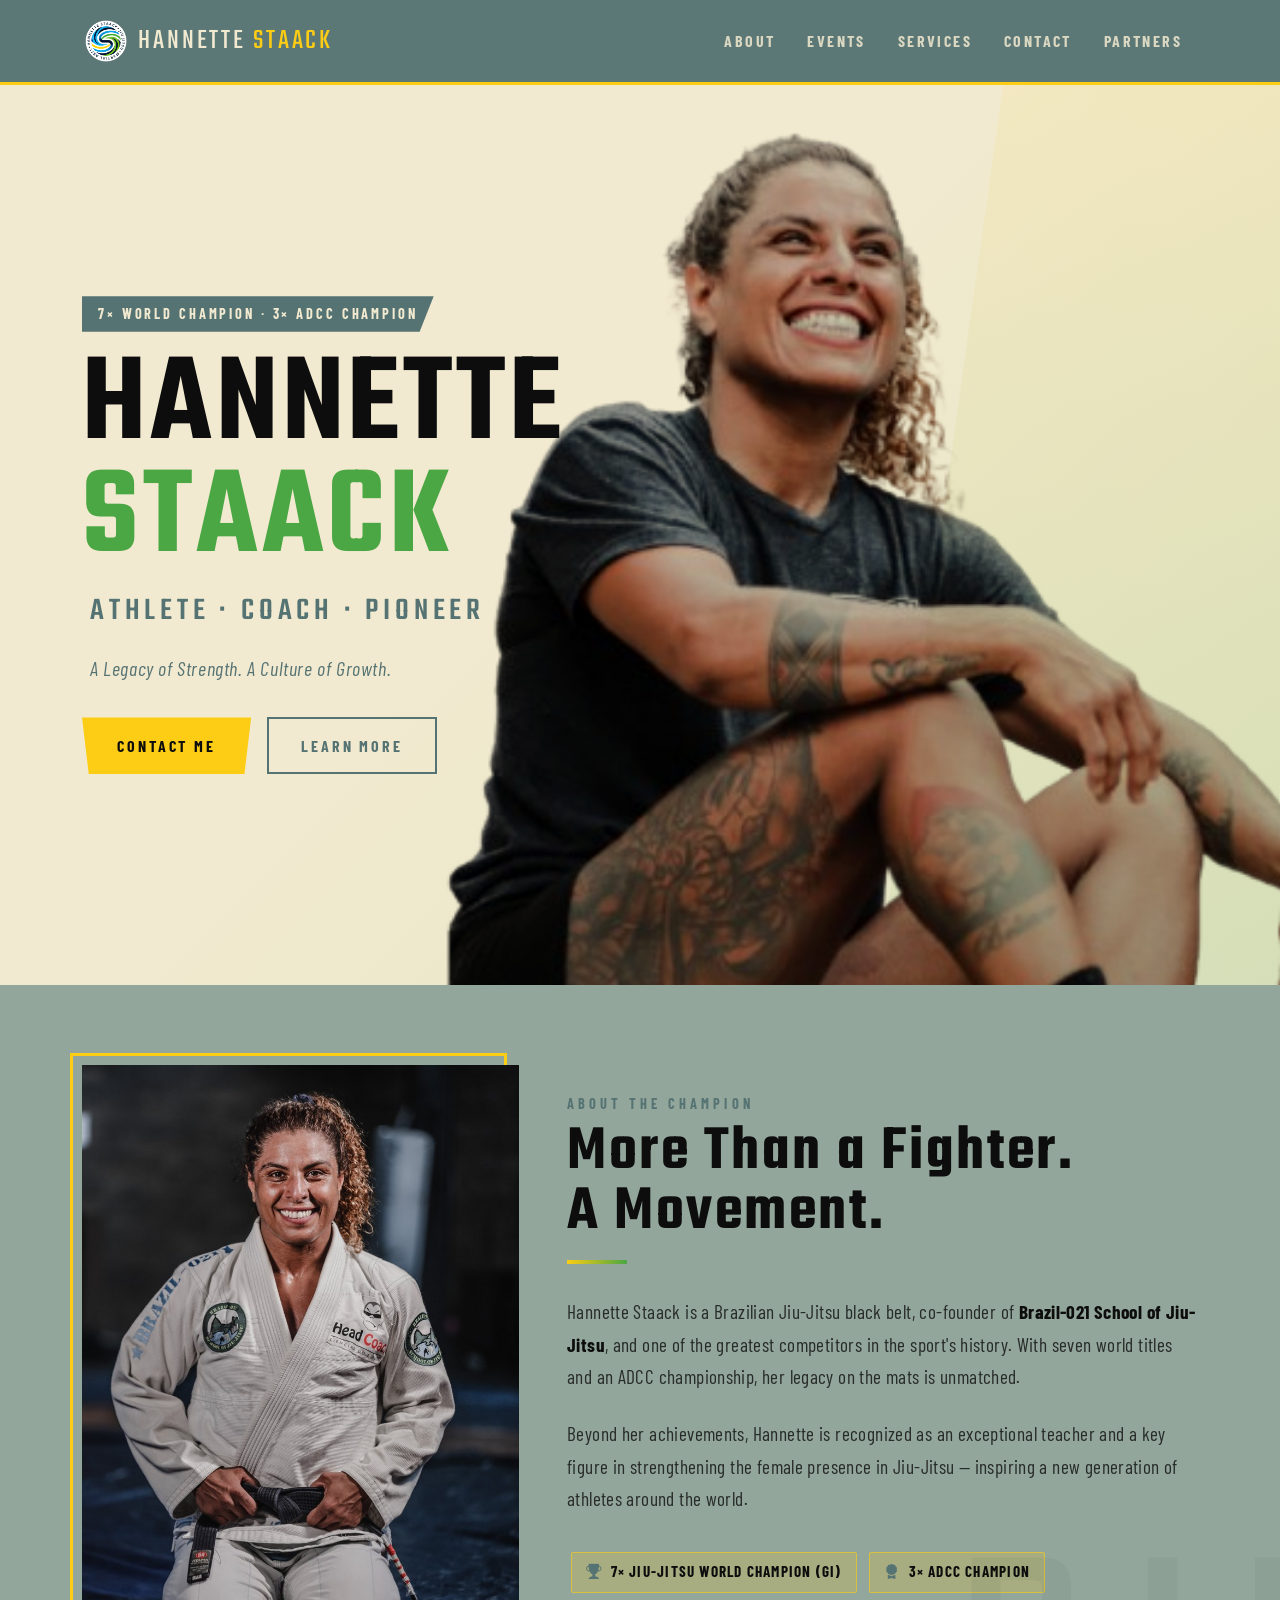
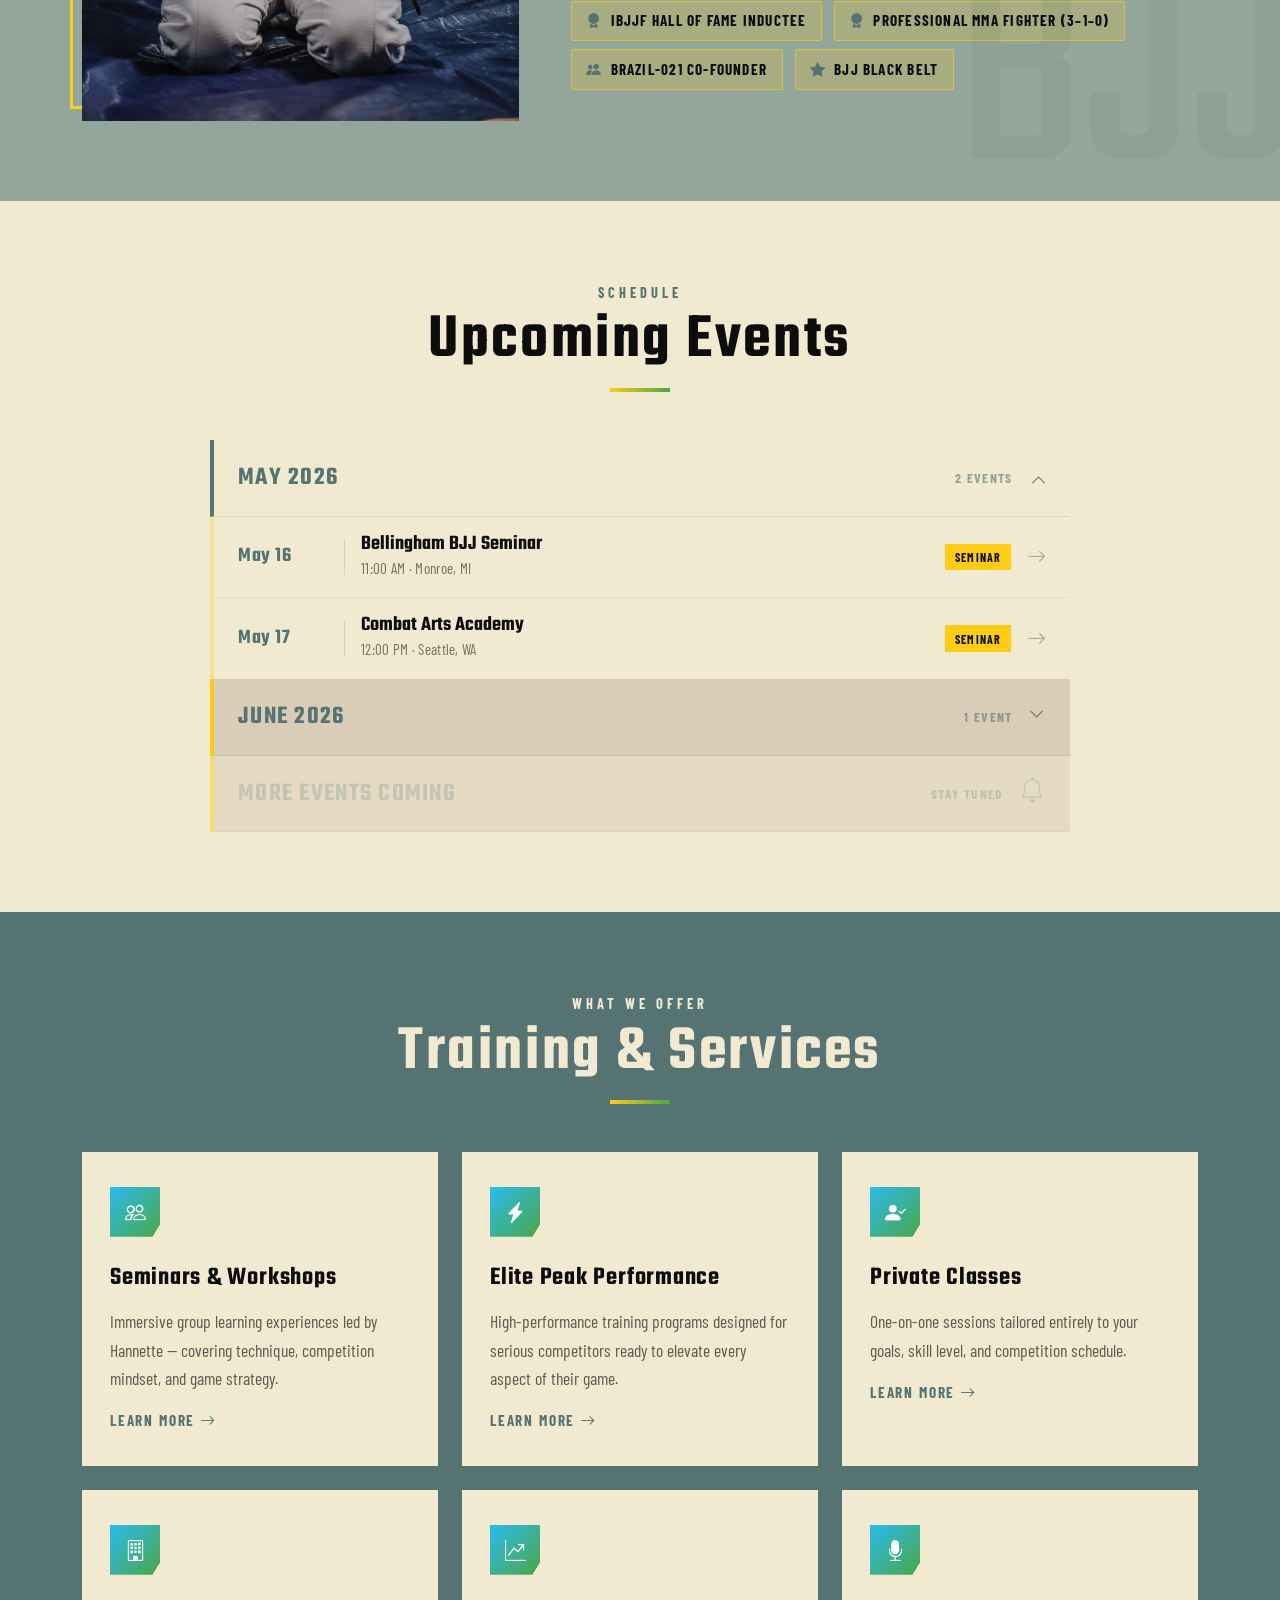
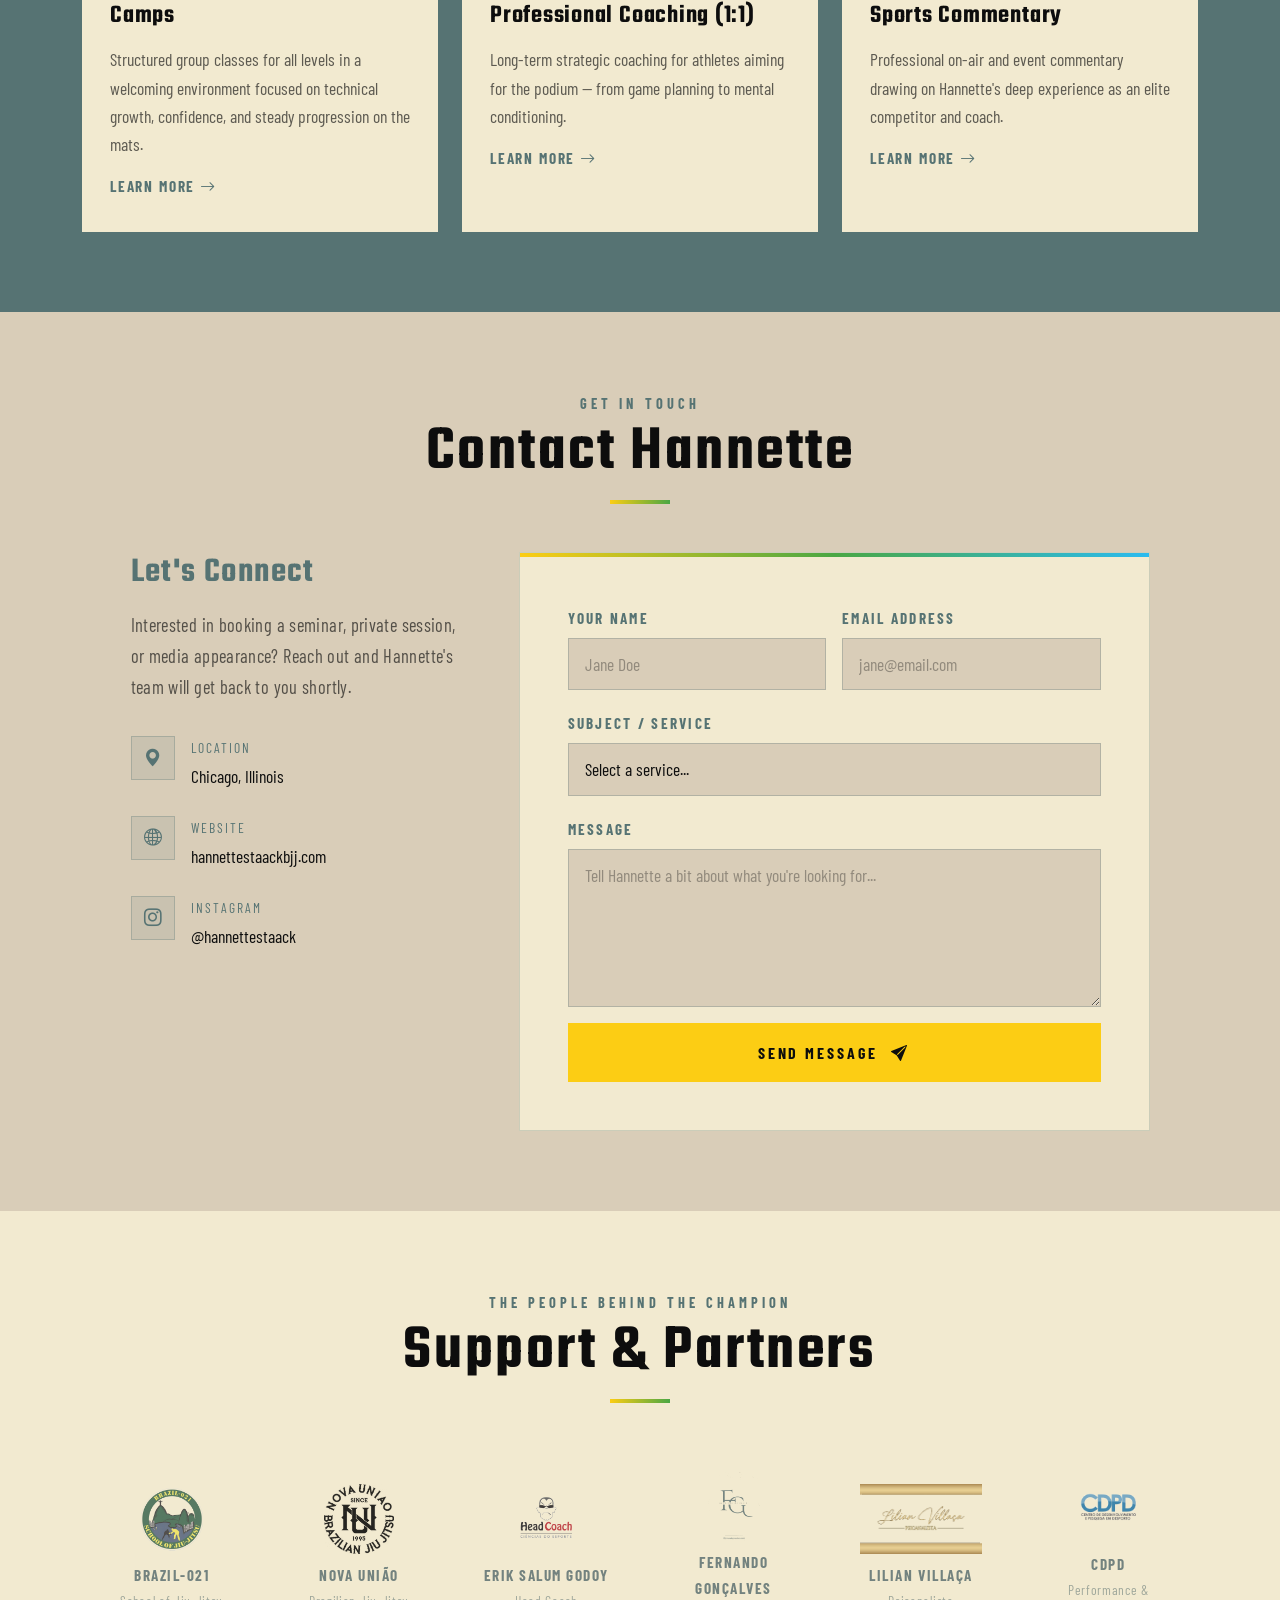
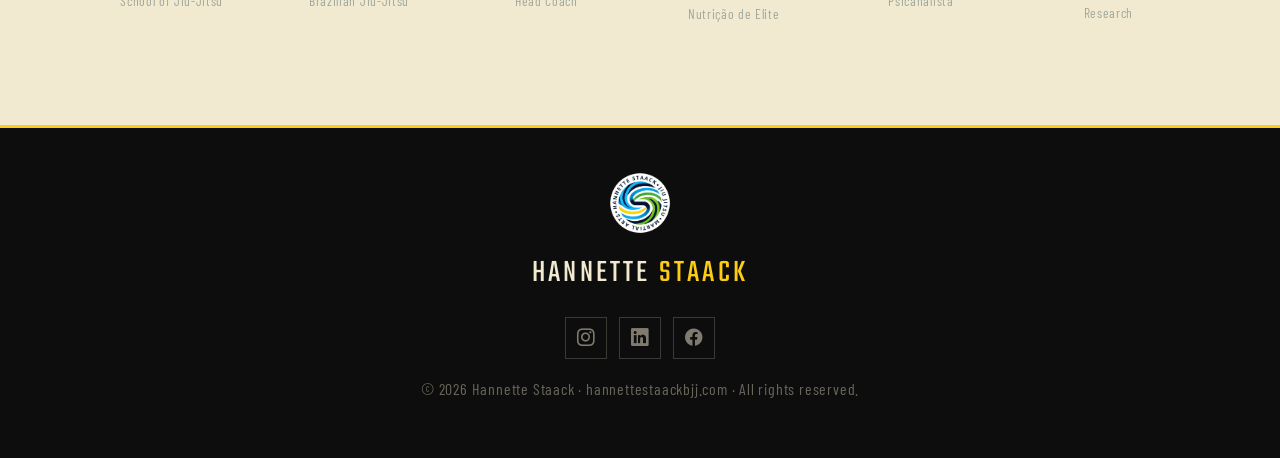
==== commit e0c971af: "novo layout de eventos com accordion e modais" ====
--- a/index.html
+++ b/index.html
@@ -5,11 +5,8 @@
   <meta name="viewport" content="width=device-width, initial-scale=1.0"/>
   <title>Hannette Staack BJJ</title>
 
-  <!-- Bootstrap 5 -->
   <link href="https://cdn.jsdelivr.net/npm/bootstrap@5.3.3/dist/css/bootstrap.min.css" rel="stylesheet"/>
-  <!-- Google Fonts — Teko + Barlow Condensed -->
   <link href="https://fonts.googleapis.com/css2?family=Teko:wght@400;500;600;700&family=Barlow+Condensed:ital,wght@0,400;0,600;0,700;1,400&display=swap" rel="stylesheet"/>
-  <!-- Bootstrap Icons -->
   <link href="https://cdn.jsdelivr.net/npm/bootstrap-icons@1.11.3/font/bootstrap-icons.min.css" rel="stylesheet"/>
 
   <style>
@@ -29,25 +26,11 @@
 
     *, *::before, *::after { box-sizing: border-box; margin: 0; padding: 0; }
     html { scroll-behavior: smooth; }
-    body {
-      background: var(--cream);
-      color: var(--dark);
-      font-family: var(--font-body);
-      font-size: 1.2rem;
-      line-height: 1.7;
-      overflow-x: hidden;
-    }
+    body { background: var(--cream); color: var(--dark); font-family: var(--font-body); font-size: 1.2rem; line-height: 1.7; overflow-x: hidden; }
     h1, h2, h3, h4, h5 { font-family: var(--font-display); letter-spacing: 0.04em; }
 
-    /* ─── NAVBAR ─── */
-    .navbar {
-      background: rgba(86,115,115,0.97);
-      backdrop-filter: blur(10px);
-      border-bottom: 3px solid var(--gold);
-      padding: 0.75rem 0;
-      position: sticky; top: 0; z-index: 1000;
-      transition: background 0.3s;
-    }
+    /* NAVBAR */
+    .navbar { background: rgba(86,115,115,0.97); backdrop-filter: blur(10px); border-bottom: 3px solid var(--gold); padding: 0.75rem 0; position: sticky; top: 0; z-index: 1000; transition: background 0.3s; }
     .navbar-brand { font-family: var(--font-display); font-size: 1.8rem; letter-spacing: 0.1em; color: var(--cream) !important; line-height: 1; }
     .navbar-brand span { color: var(--gold); }
     .nav-link { color: rgba(242,234,208,0.85) !important; font-family: var(--font-body); font-weight: 700; font-size: 1rem; letter-spacing: 0.15em; text-transform: uppercase; padding: 0.5rem 1rem !important; transition: color 0.2s; }
@@ -55,37 +38,29 @@
     .navbar-toggler { border-color: var(--gold); }
     .navbar-toggler-icon { background-image: url("data:image/svg+xml,%3csvg xmlns='http://www.w3.org/2000/svg' viewBox='0 0 30 30'%3e%3cpath stroke='%23fccd14' stroke-width='2' d='M4 7h22M4 15h22M4 23h22'/%3e%3c/svg%3e"); }
 
-    /* ─── HERO ─── */
-    #hero {
-      min-height: 100vh;
-      background: linear-gradient(135deg, rgba(242,234,208,0.96) 45%, rgba(74,167,68,0.10) 100%);
-      display: flex; align-items: center; position: relative; overflow: hidden;
-    }
-    #hero::before {
-      content: ''; position: absolute; right: -80px; top: 0; width: 420px; height: 100%;
-      background: linear-gradient(180deg, var(--gold) 0%, var(--green) 100%);
-      opacity: 0.08; transform: skewX(-8deg);
-    }
+    /* HERO */
+    #hero { min-height: 100vh; background: linear-gradient(135deg, rgba(242,234,208,0.96) 45%, rgba(74,167,68,0.10) 100%); display: flex; align-items: center; position: relative; overflow: hidden; }
+    #hero::before { content: ''; position: absolute; right: -80px; top: 0; width: 420px; height: 100%; background: linear-gradient(180deg, var(--gold) 0%, var(--green) 100%); opacity: 0.08; transform: skewX(-8deg); }
     .hero-tag { display: inline-block; background: var(--teal); color: var(--cream); font-family: var(--font-body); font-weight: 700; font-size: 0.9rem; letter-spacing: 0.2em; text-transform: uppercase; padding: 0.35rem 1rem; margin-bottom: 1.2rem; clip-path: polygon(0 0,100% 0,96% 100%,0 100%); }
     .hero-title { font-family: var(--font-display); font-size: clamp(4rem,10vw,8rem); line-height: 0.88; letter-spacing: 0.03em; color: var(--dark); font-weight: 600; }
     .hero-title .accent { color: var(--green); }
     .hero-tagline { font-family: var(--font-display); font-size: 2rem; font-weight: 500; letter-spacing: 0.15em; text-transform: uppercase; color: var(--teal); margin: 0.4rem 0 0.8rem; padding-left: 0.5rem; }
     .hero-subtitle { font-size: 1.25rem; color: var(--teal); max-width: 500px; margin: 0.3rem 0 2rem; font-style: italic; letter-spacing: 0.03em; padding-left: 0.5rem; }
 
-    /* ─── BUTTONS ─── */
+    /* BUTTONS */
     .btn-primary-custom { background: var(--gold); color: var(--dark); border: none; font-family: var(--font-body); font-weight: 700; font-size: 1rem; letter-spacing: 0.18em; text-transform: uppercase; padding: 0.9rem 2.2rem; clip-path: polygon(0 0,100% 0,96% 100%,4% 100%); transition: background 0.2s,transform 0.2s; text-decoration: none; display: inline-block; }
     .btn-primary-custom:hover { background: var(--green); color: var(--white); transform: translateY(-2px); }
     .btn-outline-custom { border: 2px solid var(--teal); color: var(--teal); background: transparent; font-family: var(--font-body); font-weight: 700; font-size: 1rem; letter-spacing: 0.18em; text-transform: uppercase; padding: 0.8rem 2rem; transition: all 0.2s; text-decoration: none; display: inline-block; }
     .btn-outline-custom:hover { background: var(--teal); color: var(--cream); }
 
-    /* ─── SECTIONS ─── */
+    /* SECTIONS */
     section { padding: 5rem 0; }
     .section-label { font-family: var(--font-body); font-size: 0.9rem; font-weight: 700; letter-spacing: 0.28em; text-transform: uppercase; color: var(--teal); margin-bottom: 0.4rem; }
     .section-title { font-family: var(--font-display); font-size: clamp(2.5rem,5vw,4rem); font-weight: 600; line-height: 0.95; color: var(--dark); margin-bottom: 1rem; }
     .section-title-light { color: var(--cream); }
     .title-bar { width: 60px; height: 4px; background: linear-gradient(90deg,var(--gold),var(--green)); margin-bottom: 2rem; }
 
-    /* ─── ABOUT ─── */
+    /* ABOUT */
     #about { background: var(--sage); position: relative; overflow: hidden; }
     #about::after { content: 'BJJ'; position: absolute; right: -20px; bottom: -40px; font-family: var(--font-display); font-size: 20rem; color: rgba(13,13,13,0.04); line-height: 1; pointer-events: none; user-select: none; }
     .about-img-wrapper { position: relative; }
@@ -95,32 +70,111 @@
     .achievement-chip { display: inline-flex; align-items: center; gap: 0.5rem; background: rgba(252,205,20,0.2); border: 1px solid rgba(252,205,20,0.6); color: var(--dark); border-radius: 2px; padding: 0.4rem 0.9rem; font-family: var(--font-body); font-size: 0.95rem; font-weight: 700; letter-spacing: 0.08em; text-transform: uppercase; margin: 0.25rem; }
     .achievement-chip i { color: var(--teal); }
 
-    /* ─── EVENTS ─── */
+    /* EVENTS */
     #events { background: var(--cream); }
-    .event-card { background: var(--sand); border-left: 4px solid var(--gold); padding: 1.75rem 2rem; position: relative; overflow: hidden; transition: transform 0.2s,box-shadow 0.2s; }
-    .event-card:hover { transform: translateY(-4px); box-shadow: 0 12px 40px rgba(86,115,115,0.2); }
-    .event-card::before { content: ''; position: absolute; top: 0; right: 0; width: 4px; height: 100%; background: var(--green); }
-    .event-badge { background: var(--gold); color: var(--dark); font-family: var(--font-display); font-size: 1rem; letter-spacing: 0.15em; padding: 0.15rem 0.8rem; text-transform: uppercase; margin-bottom: 0.75rem; display: inline-block; }
-    .event-date { font-family: var(--font-display); font-size: 1.8rem; font-weight: 500; color: var(--teal); margin-bottom: 0.2rem; }
-    .event-name { font-family: var(--font-display); font-size: 2rem; font-weight: 600; line-height: 1.05; color: var(--dark); margin-bottom: 0.5rem; }
-    .event-detail { font-family: var(--font-body); font-size: 1.1rem; color: rgba(13,13,13,0.6); letter-spacing: 0.02em; }
-    .event-detail i { color: var(--teal); margin-right: 0.3rem; }
-
-    /* ─── EVENTS CAROUSEL ─── */
-    #eventsCarousel { padding-bottom: 3rem; }
-    #eventsCarousel .carousel-inner { overflow: visible; }
-    #eventsCarousel { overflow: hidden; }
-    #eventsCarousel .carousel-item { transition: transform 0.5s ease; }
-    #eventsCarousel .carousel-item-next,
-    #eventsCarousel .carousel-item-prev { opacity: 0.4; transform: scale(0.95); }
-    #eventsCarousel .carousel-indicators { bottom: 0; }
-    #eventsCarousel .carousel-indicators button { background-color: var(--teal); width: 10px; height: 10px; border-radius: 50%; border: none; opacity: 0.35; }
-    #eventsCarousel .carousel-indicators button.active { opacity: 1; background-color: var(--gold); }
-    #eventsCarousel .carousel-control-prev, #eventsCarousel .carousel-control-next { width: 5%; opacity: 0.5; }
-    #eventsCarousel .carousel-control-prev-icon, #eventsCarousel .carousel-control-next-icon { filter: invert(1) sepia(1) saturate(2) hue-rotate(10deg); }
-    #eventsCarousel .carousel-control-prev:hover, #eventsCarousel .carousel-control-next:hover { opacity: 1; }
-
-    /* ─── SERVICES ─── */
+
+    /* Accordion meses */
+    .events-accordion { max-width: 860px; margin: 0 auto; }
+    .events-month-btn {
+      width: 100%;
+      background: var(--sand);
+      border: none;
+      border-left: 4px solid var(--gold);
+      border-bottom: 1px solid rgba(86,115,115,0.15);
+      padding: 1rem 1.5rem;
+      display: flex;
+      align-items: center;
+      justify-content: space-between;
+      cursor: pointer;
+      transition: background 0.2s;
+      font-family: var(--font-display);
+      font-size: 1.6rem;
+      font-weight: 600;
+      letter-spacing: 0.05em;
+      color: var(--teal);
+      text-transform: uppercase;
+    }
+    .events-month-btn:hover { background: var(--cream); }
+    .events-month-btn.active { background: var(--cream); border-left-color: var(--teal); }
+    .events-month-btn .month-meta {
+      font-family: var(--font-body);
+      font-size: 0.85rem;
+      font-weight: 700;
+      letter-spacing: 0.1em;
+      color: rgba(86,115,115,0.6);
+      text-transform: uppercase;
+    }
+    .events-month-btn .chevron {
+      font-size: 1rem;
+      color: var(--teal);
+      transition: transform 0.3s;
+    }
+    .events-month-btn.active .chevron { transform: rotate(180deg); }
+
+    /* Linhas de evento */
+    .events-list { background: var(--cream); border-left: 4px solid rgba(252,205,20,0.3); overflow: hidden; }
+    .event-row {
+      display: flex;
+      align-items: center;
+      padding: 1rem 1.5rem;
+      border-bottom: 1px solid rgba(86,115,115,0.1);
+      gap: 1rem;
+      cursor: pointer;
+      transition: background 0.2s;
+    }
+    .event-row:last-child { border-bottom: none; }
+    .event-row:hover { background: rgba(252,205,20,0.08); }
+    .event-row-date {
+      font-family: var(--font-display);
+      font-size: 1.3rem;
+      font-weight: 600;
+      color: var(--teal);
+      min-width: 90px;
+      letter-spacing: 0.03em;
+    }
+    .event-row-divider { width: 1px; height: 36px; background: rgba(86,115,115,0.2); flex-shrink: 0; }
+    .event-row-info { flex: 1; }
+    .event-row-name {
+      font-family: var(--font-display);
+      font-size: 1.3rem;
+      font-weight: 600;
+      color: var(--dark);
+      line-height: 1.1;
+    }
+    .event-row-sub {
+      font-family: var(--font-body);
+      font-size: 0.95rem;
+      color: rgba(13,13,13,0.55);
+      letter-spacing: 0.02em;
+    }
+    .event-row-badge {
+      background: var(--gold);
+      color: var(--dark);
+      font-family: var(--font-body);
+      font-size: 0.75rem;
+      font-weight: 700;
+      letter-spacing: 0.1em;
+      text-transform: uppercase;
+      padding: 0.2rem 0.6rem;
+      white-space: nowrap;
+      flex-shrink: 0;
+    }
+    .event-row-arrow { color: var(--teal); opacity: 0.5; flex-shrink: 0; transition: opacity 0.2s, transform 0.2s; }
+    .event-row:hover .event-row-arrow { opacity: 1; transform: translateX(3px); }
+
+    /* Modal de evento */
+    .event-modal-content { background: var(--cream); border: none; border-radius: 0; border-top: 4px solid var(--gold); }
+    .event-modal-header { background: var(--teal); border-bottom: none; padding: 1.5rem 2rem; display: flex; align-items: flex-start; justify-content: space-between; }
+    .event-modal-label { font-family: var(--font-body); font-size: 0.85rem; font-weight: 700; letter-spacing: 0.25em; text-transform: uppercase; color: rgba(242,234,208,0.6); margin-bottom: 0.2rem; }
+    .event-modal-title { font-family: var(--font-display); font-size: 2.2rem; font-weight: 600; color: var(--cream); line-height: 1; margin: 0; }
+    .event-modal-close { background: transparent; border: 1px solid rgba(242,234,208,0.3); color: var(--cream); width: 38px; height: 38px; display: flex; align-items: center; justify-content: center; cursor: pointer; transition: all 0.2s; flex-shrink: 0; }
+    .event-modal-close:hover { background: var(--gold); border-color: var(--gold); color: var(--dark); }
+    .event-modal-body { padding: 2.5rem 2rem; }
+    .event-modal-detail { display: flex; align-items: center; gap: 0.75rem; font-family: var(--font-body); font-size: 1.1rem; color: rgba(13,13,13,0.75); margin-bottom: 0.75rem; }
+    .event-modal-detail i { color: var(--teal); font-size: 1.1rem; width: 22px; }
+    .event-modal-desc { font-family: var(--font-body); font-size: 1.1rem; color: rgba(13,13,13,0.75); line-height: 1.7; margin: 1.5rem 0; padding-top: 1.5rem; border-top: 1px solid rgba(86,115,115,0.15); }
+
+    /* SERVICES */
     #services { background: var(--teal); }
     .service-card { background: var(--cream); border-top: 3px solid transparent; padding: 2rem 1.75rem; height: 100%; transition: border-color 0.2s,transform 0.2s,box-shadow 0.2s; cursor: pointer; }
     .service-card:hover { border-top-color: var(--gold); transform: translateY(-5px); box-shadow: 0 16px 48px rgba(13,13,13,0.15); }
@@ -130,7 +184,7 @@
     .service-more { font-family: var(--font-body); font-size: 0.95rem; font-weight: 700; letter-spacing: 0.12em; text-transform: uppercase; color: var(--teal); margin-top: 1rem; transition: color 0.2s; }
     .service-card:hover .service-more { color: #b8860b; }
 
-    /* ─── SERVICE MODALS ─── */
+    /* SERVICE MODALS */
     .service-modal-content { background: var(--cream); border: none; border-radius: 0; border-top: 4px solid var(--gold); }
     .service-modal-header { background: var(--teal); border-bottom: none; padding: 1.5rem 2rem; display: flex; align-items: center; justify-content: space-between; }
     .service-modal-label { font-family: var(--font-body); font-size: 0.85rem; font-weight: 700; letter-spacing: 0.25em; text-transform: uppercase; color: rgba(242,234,208,0.6); margin-bottom: 0.2rem; }
@@ -150,7 +204,7 @@
     .service-modal-img { width: 100%; height: 420px; object-fit: cover; object-position: center; display: block; }
     .service-modal-img-placeholder { width: 100%; height: 420px; background: var(--sand); display: flex; flex-direction: column; align-items: center; justify-content: center; gap: 0.75rem; color: rgba(13,13,13,0.35); font-family: var(--font-body); font-size: 1rem; letter-spacing: 0.1em; text-transform: uppercase; }
 
-    /* ─── CONTACT ─── */
+    /* CONTACT */
     #contact { background: var(--sand); }
     .contact-wrapper { background: var(--cream); border: 1px solid rgba(86,115,115,0.25); padding: 3rem; position: relative; overflow: hidden; }
     .contact-wrapper::before { content: ''; position: absolute; top: 0; left: 0; width: 100%; height: 4px; background: linear-gradient(90deg,var(--gold),var(--green),var(--blue)); }
@@ -166,7 +220,7 @@
     .contact-info-label { font-family: var(--font-body); font-size: 0.85rem; letter-spacing: 0.15em; text-transform: uppercase; color: var(--teal); margin-bottom: 0.2rem; }
     .contact-info-value { font-family: var(--font-body); font-size: 1.1rem; color: var(--dark); }
 
-    /* ─── PARTNERS ─── */
+    /* PARTNERS */
     #partners { background: var(--cream); }
     .partner-item { display: flex; flex-direction: column; align-items: center; justify-content: center; padding: 1.25rem 1.5rem; filter: grayscale(30%); opacity: 0.85; transition: filter 0.2s,opacity 0.2s,transform 0.2s; }
     .partner-item:hover { filter: grayscale(0%); opacity: 1; transform: translateY(-3px); }
@@ -174,7 +228,7 @@
     .partner-item-name { font-family: var(--font-body); font-size: 0.95rem; font-weight: 700; letter-spacing: 0.1em; text-transform: uppercase; color: var(--teal); margin-top: 0.6rem; text-align: center; }
     .partner-item-role { font-family: var(--font-body); font-size: 0.85rem; color: var(--teal); opacity: 0.65; letter-spacing: 0.05em; text-align: center; }
 
-    /* ─── FOOTER ─── */
+    /* FOOTER */
     footer { background: var(--dark); border-top: 3px solid var(--gold); padding: 2.5rem 0; text-align: center; }
     .footer-brand { font-family: var(--font-display); font-size: 2rem; letter-spacing: 0.1em; color: var(--cream); margin-bottom: 0.5rem; }
     .footer-brand span { color: var(--gold); }
@@ -183,7 +237,7 @@
     .social-link { display: inline-flex; align-items: center; justify-content: center; width: 42px; height: 42px; border: 1px solid rgba(242,234,208,0.2); color: rgba(242,234,208,0.5); font-size: 1.1rem; margin: 0 0.25rem; transition: all 0.2s; text-decoration: none; }
     .social-link:hover { background: var(--gold); border-color: var(--gold); color: var(--dark); }
 
-    /* ─── ANIMATIONS ─── */
+    /* ANIMATIONS */
     @keyframes fadeUp { from { opacity:0; transform:translateY(30px); } to { opacity:1; transform:translateY(0); } }
     .hero-content > * { animation: fadeUp 0.7s ease both; }
     .hero-content > *:nth-child(1) { animation-delay: 0.1s; }
@@ -192,10 +246,11 @@
     .hero-content > *:nth-child(4) { animation-delay: 0.55s; }
     .hero-content > *:nth-child(5) { animation-delay: 0.7s; }
 
-    /* ─── RESPONSIVE ─── */
     @media (max-width: 768px) {
       .contact-wrapper { padding: 2rem 1.5rem; }
       .hero-title { font-size: clamp(3.2rem,12vw,5rem); }
+      .event-row { flex-wrap: wrap; }
+      .event-row-date { min-width: auto; }
     }
   </style>
 </head>
@@ -280,69 +335,148 @@
         <h2 class="section-title">Upcoming Events</h2>
         <div class="title-bar mx-auto"></div>
       </div>
-      <div id="eventsCarousel" class="carousel slide" data-bs-ride="carousel" data-bs-interval="4000" data-bs-wrap="true" style="padding: 0 8%;">
-        <div class="carousel-indicators">
-          <button type="button" data-bs-target="#eventsCarousel" data-bs-slide-to="0" class="active" aria-current="true"></button>
-          <button type="button" data-bs-target="#eventsCarousel" data-bs-slide-to="1"></button>
-          <button type="button" data-bs-target="#eventsCarousel" data-bs-slide-to="2"></button>
-          <button type="button" data-bs-target="#eventsCarousel" data-bs-slide-to="3"></button>
-        </div>
-        <div class="carousel-inner">
-          <div class="carousel-item active">
-            <div class="row g-4 justify-content-center"><div class="col-lg-9">
-              <div class="event-card">
-                <div class="event-badge">Hannette Staack's Seminar</div>
-                <div class="event-date">May 16, 2026 - 11:00 AM</div>
-                <div class="event-name">BELLINGHAM BJJ SEMINAR<br>with Hannette Staack</div>
-                <p class="event-detail mt-2"><i class="bi bi-people-fill"></i> Open to all levels — gi</p>
-                <p class="event-detail"><i class="bi bi-geo-alt-fill"></i> Monroe Jiu Jitsu — 11 E Second St, Monroe, MI 48161</p>
-                <p class="event-detail"><i class="bi bi-currency-dollar"></i> 50 for member $60 non member</p>
-                <a href="https://bellinghambjj.com/hannette/" target="_blank" class="btn-primary-custom mt-3" style="font-size:0.95rem; padding:0.6rem 1.5rem;">Register Interest</a>
-              </div>
-            </div></div>
-          </div>
-          <div class="carousel-item">
-            <div class="row g-4 justify-content-center"><div class="col-lg-9">
-              <div class="event-card">
-                <div class="event-badge">Women's Camp</div>
-                <div class="event-date">June 26 – 27, 2026</div>
-                <div class="event-name">ROLLING WITH THE LADIES<br>Jiu-Jitsu Camp</div>
-                <p class="event-detail mt-2"><i class="bi bi-people-fill"></i> Featuring World Champions <strong>Hannette Staack</strong> &amp; <strong>Nathalie Ribeiro</strong></p>
-                <p class="event-detail"><i class="bi bi-geo-alt-fill"></i> Monroe Jiu Jitsu — 11 E Second St, Monroe, MI 48161</p>
-                <p class="event-detail"><i class="bi bi-currency-dollar"></i> 00 per person</p>
-                <a href="#contact" class="btn-primary-custom mt-3" style="font-size:0.95rem; padding:0.6rem 1.5rem;">Register Interest</a>
-              </div>
-            </div></div>
-          </div>
-          <div class="carousel-item">
-            <div class="row g-4 justify-content-center"><div class="col-lg-9">
-              <div class="event-card">
-                <div class="event-badge">Workshop</div>
-                <div class="event-date">October 5, 2025</div>
-                <div class="event-name">Elite Performance<br>Workshop</div>
-                <p class="event-detail mt-2"><i class="bi bi-lightning-charge-fill"></i> Competition preparation &amp; peak performance</p>
-                <p class="event-detail"><i class="bi bi-geo-alt-fill"></i> Location TBA</p>
-                <p class="event-detail"><i class="bi bi-currency-dollar"></i> $00 per person</p>
-                <a href="#contact" class="btn-primary-custom mt-3" style="font-size:0.95rem; padding:0.6rem 1.5rem;">Register Interest</a>
-              </div>
-            </div></div>
-          </div>
-          <div class="carousel-item">
-            <div class="row g-4 justify-content-center"><div class="col-lg-9">
-              <div class="event-card" style="border-left-color:var(--teal); opacity:0.6;">
-                <div class="event-badge" style="background:var(--teal); color:var(--cream);">Coming Soon</div>
-                <div class="event-date" style="color:rgba(13,13,13,0.4);">More events coming</div>
-                <div class="event-name" style="color:rgba(13,13,13,0.4);">Stay Tuned</div>
-                <p class="event-detail mt-2"><i class="bi bi-bell-fill"></i> Follow on social media or subscribe below for updates.</p>
-              </div>
-            </div></div>
-          </div>
-        </div>
-        <button class="carousel-control-prev" type="button" data-bs-target="#eventsCarousel" data-bs-slide="prev"><span class="carousel-control-prev-icon"></span></button>
-        <button class="carousel-control-next" type="button" data-bs-target="#eventsCarousel" data-bs-slide="next"><span class="carousel-control-next-icon"></span></button>
+
+      <div class="events-accordion">
+
+        <!-- MAY 2026 — aberto por padrão -->
+        <button class="events-month-btn active" onclick="toggleMonth(this)">
+          <span>May 2026</span>
+          <div style="display:flex; align-items:center; gap:1rem;">
+            <span class="month-meta">2 Events</span>
+            <i class="bi bi-chevron-down chevron"></i>
+          </div>
+        </button>
+        <div class="events-list">
+          <div class="event-row" data-bs-toggle="modal" data-bs-target="#modalEvent1">
+            <div class="event-row-date">May 16</div>
+            <div class="event-row-divider"></div>
+            <div class="event-row-info">
+              <div class="event-row-name">Bellingham BJJ Seminar</div>
+              <div class="event-row-sub">11:00 AM · Monroe, MI</div>
+            </div>
+            <span class="event-row-badge">Seminar</span>
+            <i class="bi bi-arrow-right event-row-arrow"></i>
+          </div>
+          <div class="event-row" data-bs-toggle="modal" data-bs-target="#modalEvent2">
+            <div class="event-row-date">May 17</div>
+            <div class="event-row-divider"></div>
+            <div class="event-row-info">
+              <div class="event-row-name">Combat Arts Academy</div>
+              <div class="event-row-sub">12:00 PM · Seattle, WA</div>
+            </div>
+            <span class="event-row-badge">Seminar</span>
+            <i class="bi bi-arrow-right event-row-arrow"></i>
+          </div>
+        </div>
+
+        <!-- JUNE 2026 -->
+        <button class="events-month-btn" onclick="toggleMonth(this)">
+          <span>June 2026</span>
+          <div style="display:flex; align-items:center; gap:1rem;">
+            <span class="month-meta">1 Event</span>
+            <i class="bi bi-chevron-down chevron"></i>
+          </div>
+        </button>
+        <div class="events-list" style="display:none;">
+          <div class="event-row" data-bs-toggle="modal" data-bs-target="#modalEvent3">
+            <div class="event-row-date">Jun 26–27</div>
+            <div class="event-row-divider"></div>
+            <div class="event-row-info">
+              <div class="event-row-name">Rolling with the Ladies</div>
+              <div class="event-row-sub">Jiu-Jitsu Camp · Monroe, MI</div>
+            </div>
+            <span class="event-row-badge">Women's Camp</span>
+            <i class="bi bi-arrow-right event-row-arrow"></i>
+          </div>
+        </div>
+
+        <!-- COMING SOON -->
+        <button class="events-month-btn" style="opacity:0.5; cursor:default;">
+          <span style="color:rgba(86,115,115,0.5);">More events coming</span>
+          <div style="display:flex; align-items:center; gap:1rem;">
+            <span class="month-meta">Stay tuned</span>
+            <i class="bi bi-bell" style="color:var(--teal); opacity:0.4;"></i>
+          </div>
+        </button>
+
       </div>
     </div>
   </section>
+
+  <!-- MODAL: Event 1 — Bellingham -->
+  <div class="modal fade" id="modalEvent1" tabindex="-1" aria-hidden="true">
+    <div class="modal-dialog modal-lg modal-dialog-centered">
+      <div class="modal-content event-modal-content">
+        <div class="modal-header event-modal-header">
+          <div>
+            <div class="event-modal-label">Upcoming Event · May 16, 2026</div>
+            <h2 class="event-modal-title">Bellingham BJJ Seminar</h2>
+          </div>
+          <button type="button" class="event-modal-close" data-bs-dismiss="modal"><i class="bi bi-x-lg"></i></button>
+        </div>
+        <div class="modal-body event-modal-body">
+          <div class="event-modal-detail"><i class="bi bi-calendar-event-fill"></i> May 16, 2026 — 11:00 AM</div>
+          <div class="event-modal-detail"><i class="bi bi-geo-alt-fill"></i> Monroe Jiu Jitsu — 11 E Second St, Monroe, MI 48161</div>
+          <div class="event-modal-detail"><i class="bi bi-people-fill"></i> Open to all levels — Gi</div>
+          <div class="event-modal-detail"><i class="bi bi-currency-dollar"></i> $50 members · $60 non-members</div>
+          <p class="event-modal-desc">Join Hannette Staack for an immersive Jiu-Jitsu seminar open to all levels. Expect technical breakdowns, focused drilling and direct instruction from a 7× World Champion.</p>
+          <a href="https://bellinghambjj.com/hannette/" target="_blank" class="btn-primary-custom" style="clip-path:none; padding:0.85rem 2rem;">
+            Register Now <i class="bi bi-box-arrow-up-right ms-1"></i>
+          </a>
+        </div>
+      </div>
+    </div>
+  </div>
+
+  <!-- MODAL: Event 2 — Combat Arts -->
+  <div class="modal fade" id="modalEvent2" tabindex="-1" aria-hidden="true">
+    <div class="modal-dialog modal-lg modal-dialog-centered">
+      <div class="modal-content event-modal-content">
+        <div class="modal-header event-modal-header">
+          <div>
+            <div class="event-modal-label">Upcoming Event · May 17, 2026</div>
+            <h2 class="event-modal-title">Combat Arts Academy Seminar</h2>
+          </div>
+          <button type="button" class="event-modal-close" data-bs-dismiss="modal"><i class="bi bi-x-lg"></i></button>
+        </div>
+        <div class="modal-body event-modal-body">
+          <div class="event-modal-detail"><i class="bi bi-calendar-event-fill"></i> May 17, 2026 — 12:00 PM</div>
+          <div class="event-modal-detail"><i class="bi bi-geo-alt-fill"></i> 5050 Delridge Way SW, Seattle, WA 98106</div>
+          <div class="event-modal-detail"><i class="bi bi-people-fill"></i> Open to all levels — Gi</div>
+          <div class="event-modal-detail"><i class="bi bi-currency-dollar"></i> $75 before May 16 · $85 day-of</div>
+          <p class="event-modal-desc">Hannette Staack brings her world-class instruction to Combat Arts Academy Seattle. A unique opportunity to train directly with one of the greatest competitors in Jiu-Jitsu history.</p>
+          <a href="https://caaseattle.com/caa-events" target="_blank" class="btn-primary-custom" style="clip-path:none; padding:0.85rem 2rem;">
+            Register Now <i class="bi bi-box-arrow-up-right ms-1"></i>
+          </a>
+        </div>
+      </div>
+    </div>
+  </div>
+
+  <!-- MODAL: Event 3 — Rolling with the Ladies -->
+  <div class="modal fade" id="modalEvent3" tabindex="-1" aria-hidden="true">
+    <div class="modal-dialog modal-lg modal-dialog-centered">
+      <div class="modal-content event-modal-content">
+        <div class="modal-header event-modal-header">
+          <div>
+            <div class="event-modal-label">Upcoming Event · June 26–27, 2026</div>
+            <h2 class="event-modal-title">Rolling with the Ladies</h2>
+          </div>
+          <button type="button" class="event-modal-close" data-bs-dismiss="modal"><i class="bi bi-x-lg"></i></button>
+        </div>
+        <div class="modal-body event-modal-body">
+          <div class="event-modal-detail"><i class="bi bi-calendar-event-fill"></i> June 26–27, 2026</div>
+          <div class="event-modal-detail"><i class="bi bi-geo-alt-fill"></i> Monroe Jiu Jitsu — 11 E Second St, Monroe, MI 48161</div>
+          <div class="event-modal-detail"><i class="bi bi-people-fill"></i> Featuring Hannette Staack &amp; Nathalie Ribeiro</div>
+          <div class="event-modal-detail"><i class="bi bi-currency-dollar"></i> Price TBA</div>
+          <p class="event-modal-desc">A women's Jiu-Jitsu camp featuring two world champions. Two days of immersive training, technique, and community — designed to elevate the female presence on the mats.</p>
+          <a href="#contact" class="btn-primary-custom" data-bs-dismiss="modal" style="clip-path:none; padding:0.85rem 2rem;">
+            Register Interest <i class="bi bi-arrow-right ms-1"></i>
+          </a>
+        </div>
+      </div>
+    </div>
+  </div>
 
   <!-- SERVICES -->
   <section id="services">
@@ -410,37 +544,26 @@
     <div class="modal-dialog modal-xl modal-dialog-centered modal-dialog-scrollable">
       <div class="modal-content service-modal-content">
         <div class="modal-header service-modal-header">
-          <div>
-            <div class="service-modal-label">What We Offer</div>
-            <h2 class="service-modal-title" id="modalSeminarsLabel">Seminars & Workshops</h2>
-          </div>
+          <div><div class="service-modal-label">What We Offer</div><h2 class="service-modal-title" id="modalSeminarsLabel">Seminars & Workshops</h2></div>
           <button type="button" class="service-modal-close" data-bs-dismiss="modal"><i class="bi bi-x-lg"></i></button>
         </div>
         <div class="modal-body service-modal-body">
           <div class="row g-5 align-items-start">
             <div class="col-lg-6">
-              <p class="service-modal-text">These sessions are built to create meaningful learning experiences that go beyond step-by-step instruction. I focus on developing a clear and structured environment where students of different levels can learn effectively together. Each seminar is adapted to the needs of the hosting academy and may include technical breakdowns, focused drilling, situational training, and open discussion. The goal is to help students not only learn techniques, but also understand the principles behind them so they can apply and evolve their Jiu-Jitsu with confidence.</p>
+              <p class="service-modal-text">These sessions are built to create meaningful learning experiences that go beyond step-by-step instruction. I focus on developing a clear and structured environment where students of different levels can learn effectively together. Each seminar is adapted to the needs of the hosting academy and may include technical breakdowns, focused drilling, situational training, and open discussion.</p>
               <div class="service-modal-divider"></div>
               <div class="service-modal-testimonials-label">What People Are Saying</div>
               <div class="service-testimonial">
                 <p class="service-testimonial-quote">"One of the most well-structured seminars I've attended. Everything was explained clearly and built up in a way that made complex details easy to understand and apply."</p>
-                <div class="service-testimonial-author">
-                  <span class="service-testimonial-name">Cebolinha</span>
-                  <span class="service-testimonial-role">Black Belt Student</span>
-                </div>
+                <div class="service-testimonial-author"><span class="service-testimonial-name">Cebolinha</span><span class="service-testimonial-role">Black Belt Student</span></div>
               </div>
               <div class="service-testimonial">
                 <p class="service-testimonial-quote">"Great balance between technique, drilling, and live application. Everyone in the room, from beginners to advanced students, was fully engaged the entire time."</p>
-                <div class="service-testimonial-author">
-                  <span class="service-testimonial-name">Cascão</span>
-                  <span class="service-testimonial-role">Academy Owner</span>
-                </div>
+                <div class="service-testimonial-author"><span class="service-testimonial-name">Cascão</span><span class="service-testimonial-role">Academy Owner</span></div>
               </div>
               <a href="#contact" class="btn-primary-custom mt-4" data-bs-dismiss="modal" style="clip-path:none; padding:0.85rem 2rem;">Book a Seminar <i class="bi bi-arrow-right ms-1"></i></a>
             </div>
-            <div class="col-lg-6">
-              <img src="img/seminar-photo.jpg" alt="Hannette Staack Seminar" class="service-modal-img">
-            </div>
+            <div class="col-lg-6"><img src="img/seminar-photo.jpg" alt="Hannette Staack Seminar" class="service-modal-img"></div>
           </div>
         </div>
       </div>
@@ -461,10 +584,7 @@
               <p class="service-modal-text">High-performance training programs designed for serious competitors ready to elevate every aspect of their game. These programs combine technical refinement, strategic game planning, and mental conditioning to prepare athletes for the highest level of competition.</p>
               <div class="service-modal-divider"></div>
               <div class="service-modal-testimonials-label">What People Are Saying</div>
-              <div class="service-testimonial">
-                <p class="service-testimonial-quote">"Add your testimonial here."</p>
-                <div class="service-testimonial-author"><span class="service-testimonial-name">Student Name</span><span class="service-testimonial-role">Belt & Role</span></div>
-              </div>
+              <div class="service-testimonial"><p class="service-testimonial-quote">"Add your testimonial here."</p><div class="service-testimonial-author"><span class="service-testimonial-name">Student Name</span><span class="service-testimonial-role">Belt & Role</span></div></div>
               <a href="#contact" class="btn-primary-custom mt-4" data-bs-dismiss="modal" style="clip-path:none; padding:0.85rem 2rem;">Get Started <i class="bi bi-arrow-right ms-1"></i></a>
             </div>
             <div class="col-lg-6"><div class="service-modal-img-placeholder"><i class="bi bi-image" style="font-size:2.5rem; opacity:0.3;"></i><span>Add photo here</span></div></div>
@@ -488,10 +608,7 @@
               <p class="service-modal-text">One-on-one sessions tailored entirely to your goals, skill level, and competition schedule. Private classes offer the most focused and personalized attention, allowing for rapid improvement in areas that matter most to your game.</p>
               <div class="service-modal-divider"></div>
               <div class="service-modal-testimonials-label">What People Are Saying</div>
-              <div class="service-testimonial">
-                <p class="service-testimonial-quote">"Add your testimonial here."</p>
-                <div class="service-testimonial-author"><span class="service-testimonial-name">Student Name</span><span class="service-testimonial-role">Belt & Role</span></div>
-              </div>
+              <div class="service-testimonial"><p class="service-testimonial-quote">"Add your testimonial here."</p><div class="service-testimonial-author"><span class="service-testimonial-name">Student Name</span><span class="service-testimonial-role">Belt & Role</span></div></div>
               <a href="#contact" class="btn-primary-custom mt-4" data-bs-dismiss="modal" style="clip-path:none; padding:0.85rem 2rem;">Book a Private <i class="bi bi-arrow-right ms-1"></i></a>
             </div>
             <div class="col-lg-6"><div class="service-modal-img-placeholder"><i class="bi bi-image" style="font-size:2.5rem; opacity:0.3;"></i><span>Add photo here</span></div></div>
@@ -515,10 +632,7 @@
               <p class="service-modal-text">Structured group classes for all levels in a welcoming environment focused on technical growth, confidence, and steady progression on the mats. Camps offer an immersive multi-day experience combining drilling, live training, and direct coaching from Hannette.</p>
               <div class="service-modal-divider"></div>
               <div class="service-modal-testimonials-label">What People Are Saying</div>
-              <div class="service-testimonial">
-                <p class="service-testimonial-quote">"Add your testimonial here."</p>
-                <div class="service-testimonial-author"><span class="service-testimonial-name">Student Name</span><span class="service-testimonial-role">Belt & Role</span></div>
-              </div>
+              <div class="service-testimonial"><p class="service-testimonial-quote">"Add your testimonial here."</p><div class="service-testimonial-author"><span class="service-testimonial-name">Student Name</span><span class="service-testimonial-role">Belt & Role</span></div></div>
               <a href="#contact" class="btn-primary-custom mt-4" data-bs-dismiss="modal" style="clip-path:none; padding:0.85rem 2rem;">Join a Camp <i class="bi bi-arrow-right ms-1"></i></a>
             </div>
             <div class="col-lg-6"><div class="service-modal-img-placeholder"><i class="bi bi-image" style="font-size:2.5rem; opacity:0.3;"></i><span>Add photo here</span></div></div>
@@ -542,10 +656,7 @@
               <p class="service-modal-text">Long-term strategic coaching for athletes aiming for the podium — from game planning to mental conditioning. This is a committed partnership built around your specific goals, competition calendar, and development as both an athlete and person.</p>
               <div class="service-modal-divider"></div>
               <div class="service-modal-testimonials-label">What People Are Saying</div>
-              <div class="service-testimonial">
-                <p class="service-testimonial-quote">"Add your testimonial here."</p>
-                <div class="service-testimonial-author"><span class="service-testimonial-name">Student Name</span><span class="service-testimonial-role">Belt & Role</span></div>
-              </div>
+              <div class="service-testimonial"><p class="service-testimonial-quote">"Add your testimonial here."</p><div class="service-testimonial-author"><span class="service-testimonial-name">Student Name</span><span class="service-testimonial-role">Belt & Role</span></div></div>
               <a href="#contact" class="btn-primary-custom mt-4" data-bs-dismiss="modal" style="clip-path:none; padding:0.85rem 2rem;">Start Coaching <i class="bi bi-arrow-right ms-1"></i></a>
             </div>
             <div class="col-lg-6"><div class="service-modal-img-placeholder"><i class="bi bi-image" style="font-size:2.5rem; opacity:0.3;"></i><span>Add photo here</span></div></div>
@@ -569,10 +680,7 @@
               <p class="service-modal-text">Professional on-air and event commentary drawing on Hannette's deep experience as an elite competitor and coach. Available for live events, broadcast productions, and digital content that requires an authoritative and engaging voice in Jiu-Jitsu and martial arts.</p>
               <div class="service-modal-divider"></div>
               <div class="service-modal-testimonials-label">What People Are Saying</div>
-              <div class="service-testimonial">
-                <p class="service-testimonial-quote">"Add your testimonial here."</p>
-                <div class="service-testimonial-author"><span class="service-testimonial-name">Contact Name</span><span class="service-testimonial-role">Event / Organization</span></div>
-              </div>
+              <div class="service-testimonial"><p class="service-testimonial-quote">"Add your testimonial here."</p><div class="service-testimonial-author"><span class="service-testimonial-name">Contact Name</span><span class="service-testimonial-role">Event / Organization</span></div></div>
               <a href="#contact" class="btn-primary-custom mt-4" data-bs-dismiss="modal" style="clip-path:none; padding:0.85rem 2rem;">Get in Touch <i class="bi bi-arrow-right ms-1"></i></a>
             </div>
             <div class="col-lg-6"><div class="service-modal-img-placeholder"><i class="bi bi-image" style="font-size:2.5rem; opacity:0.3;"></i><span>Add photo here</span></div></div>
@@ -660,48 +768,12 @@
         <div class="title-bar mx-auto"></div>
       </div>
       <div class="row justify-content-center align-items-center g-2">
-        <div class="col-6 col-sm-4 col-lg-2">
-          <div class="partner-item">
-            <img src="img/partner-brazil021.png" alt="Brazil-021 School of Jiu-Jitsu">
-            <div class="partner-item-name">Brazil-021</div>
-            <div class="partner-item-role">School of Jiu-Jitsu</div>
-          </div>
-        </div>
-        <div class="col-6 col-sm-4 col-lg-2">
-          <div class="partner-item">
-            <img src="img/partner-nova-uniao.png" alt="Nova União BJJ">
-            <div class="partner-item-name">Nova União</div>
-            <div class="partner-item-role">Brazilian Jiu-Jitsu</div>
-          </div>
-        </div>
-        <div class="col-6 col-sm-4 col-lg-2">
-          <div class="partner-item">
-            <img src="img/partner-erik.png" alt="Erik Salum Godoy">
-            <div class="partner-item-name">Erik Salum Godoy</div>
-            <div class="partner-item-role">Head Coach</div>
-          </div>
-        </div>
-        <div class="col-6 col-sm-4 col-lg-2">
-          <div class="partner-item">
-            <img src="img/partner-fg.png" alt="Fernando Gonçalves">
-            <div class="partner-item-name">Fernando Gonçalves</div>
-            <div class="partner-item-role">Nutrição de Elite</div>
-          </div>
-        </div>
-        <div class="col-6 col-sm-4 col-lg-2">
-          <div class="partner-item">
-            <img src="img/partner-lilian.png" alt="Lilian Villaça">
-            <div class="partner-item-name">Lilian Villaça</div>
-            <div class="partner-item-role">Psicanalista</div>
-          </div>
-        </div>
-        <div class="col-6 col-sm-4 col-lg-2">
-          <div class="partner-item">
-            <img src="img/partner-cdpd.png" alt="CDPD">
-            <div class="partner-item-name">CDPD</div>
-            <div class="partner-item-role">Performance & Research</div>
-          </div>
-        </div>
+        <div class="col-6 col-sm-4 col-lg-2"><div class="partner-item"><img src="img/partner-brazil021.png" alt="Brazil-021"><div class="partner-item-name">Brazil-021</div><div class="partner-item-role">School of Jiu-Jitsu</div></div></div>
+        <div class="col-6 col-sm-4 col-lg-2"><div class="partner-item"><img src="img/partner-nova-uniao.png" alt="Nova União BJJ"><div class="partner-item-name">Nova União</div><div class="partner-item-role">Brazilian Jiu-Jitsu</div></div></div>
+        <div class="col-6 col-sm-4 col-lg-2"><div class="partner-item"><img src="img/partner-erik.png" alt="Erik Salum Godoy"><div class="partner-item-name">Erik Salum Godoy</div><div class="partner-item-role">Head Coach</div></div></div>
+        <div class="col-6 col-sm-4 col-lg-2"><div class="partner-item"><img src="img/partner-fg.png" alt="Fernando Gonçalves"><div class="partner-item-name">Fernando Gonçalves</div><div class="partner-item-role">Nutrição de Elite</div></div></div>
+        <div class="col-6 col-sm-4 col-lg-2"><div class="partner-item"><img src="img/partner-lilian.png" alt="Lilian Villaça"><div class="partner-item-name">Lilian Villaça</div><div class="partner-item-role">Psicanalista</div></div></div>
+        <div class="col-6 col-sm-4 col-lg-2"><div class="partner-item"><img src="img/partner-cdpd.png" alt="CDPD"><div class="partner-item-name">CDPD</div><div class="partner-item-role">Performance & Research</div></div></div>
       </div>
     </div>
   </section>
@@ -722,6 +794,7 @@
 
   <script src="https://cdn.jsdelivr.net/npm/bootstrap@5.3.3/dist/js/bootstrap.bundle.min.js"></script>
   <script>
+    // Nav highlight
     const sections = document.querySelectorAll('section[id]');
     const navLinks = document.querySelectorAll('.nav-link');
     window.addEventListener('scroll', () => {
@@ -732,12 +805,21 @@
         if (link.getAttribute('href') === '#' + current) link.classList.add('active');
       });
     });
-    const eventsSection = document.getElementById('events');
-    const carousel = bootstrap.Carousel.getOrCreateInstance(document.getElementById('eventsCarousel'));
-    const observer = new IntersectionObserver((entries) => {
-      entries.forEach(entry => { if (!entry.isIntersecting) carousel.to(0); });
-    }, { threshold: 0.1 });
-    observer.observe(eventsSection);
+
+    // Accordion por mês
+    function toggleMonth(btn) {
+      const list = btn.nextElementSibling;
+      const isOpen = btn.classList.contains('active');
+      if (isOpen) {
+        btn.classList.remove('active');
+        list.style.display = 'none';
+      } else {
+        btn.classList.add('active');
+        list.style.display = 'block';
+      }
+    }
+
+    // Ano dinâmico
     document.getElementById('ano').textContent = new Date().getFullYear();
   </script>
 </body>
